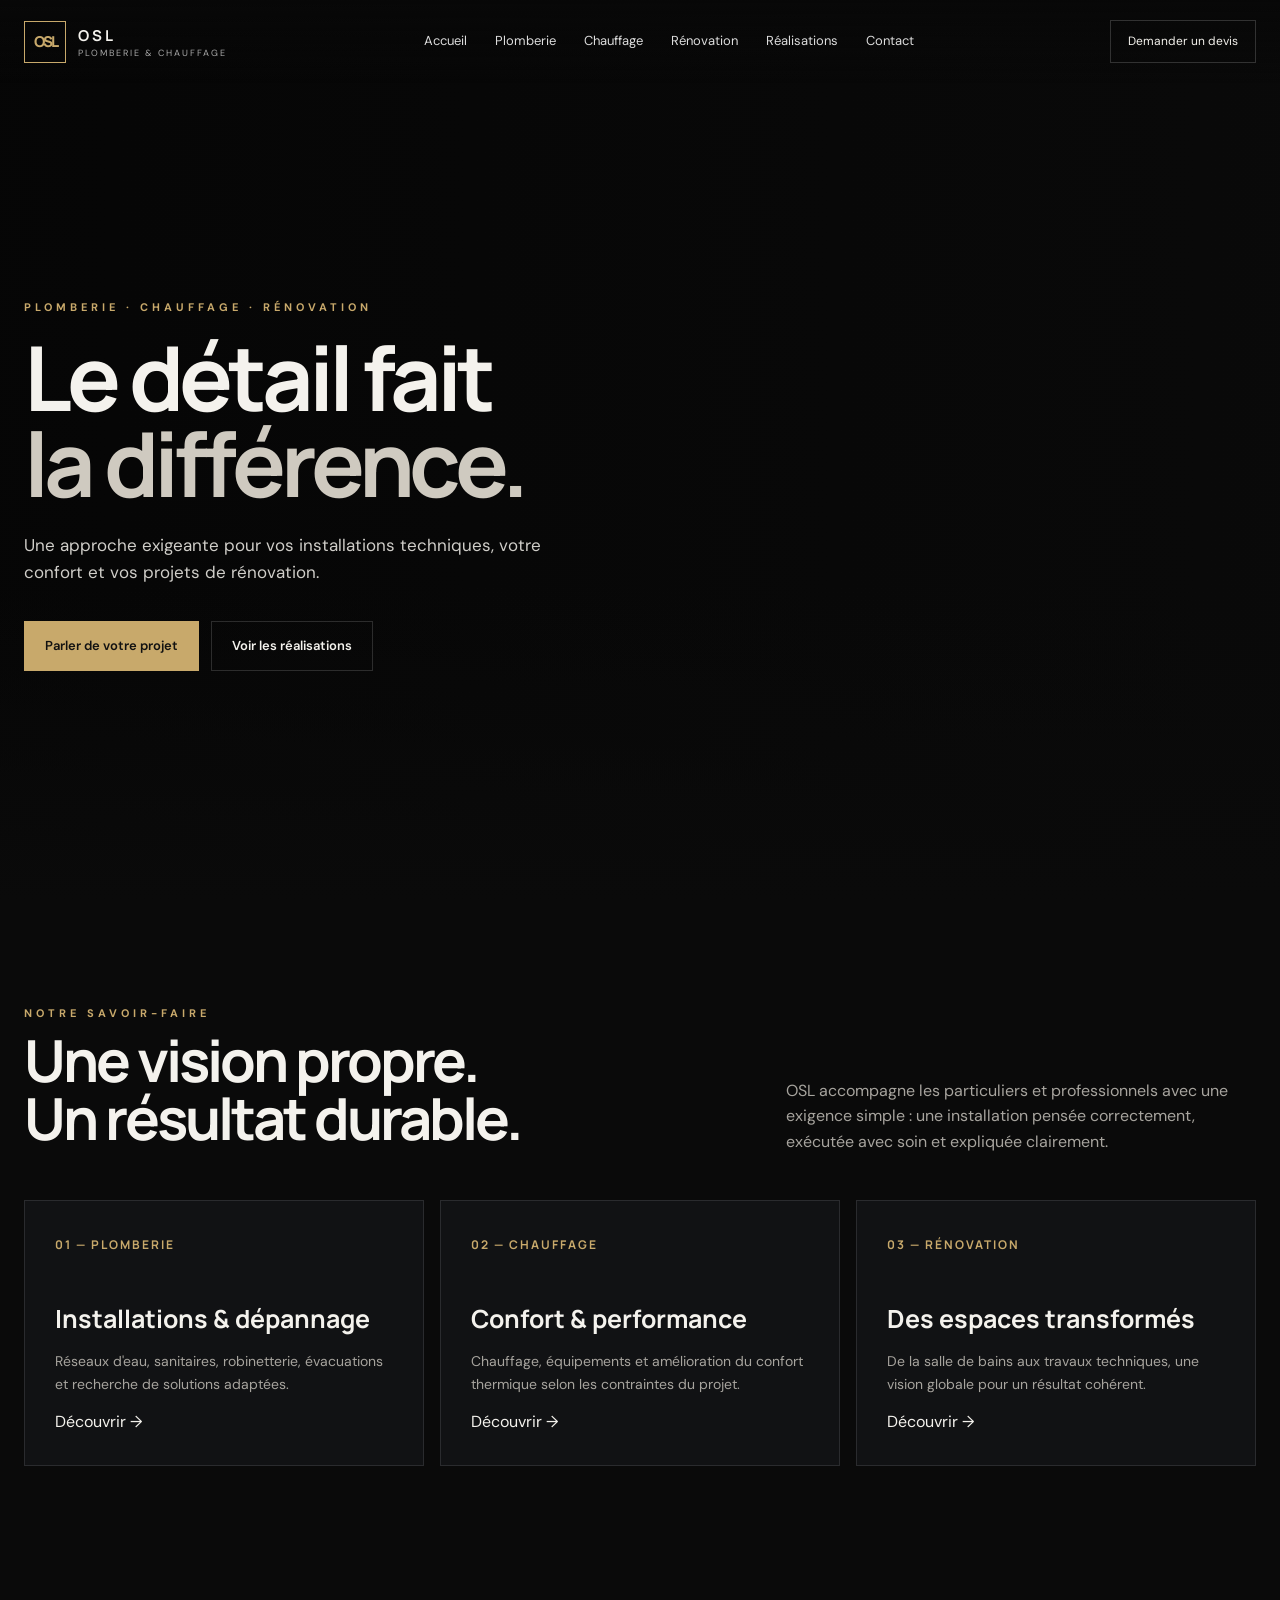
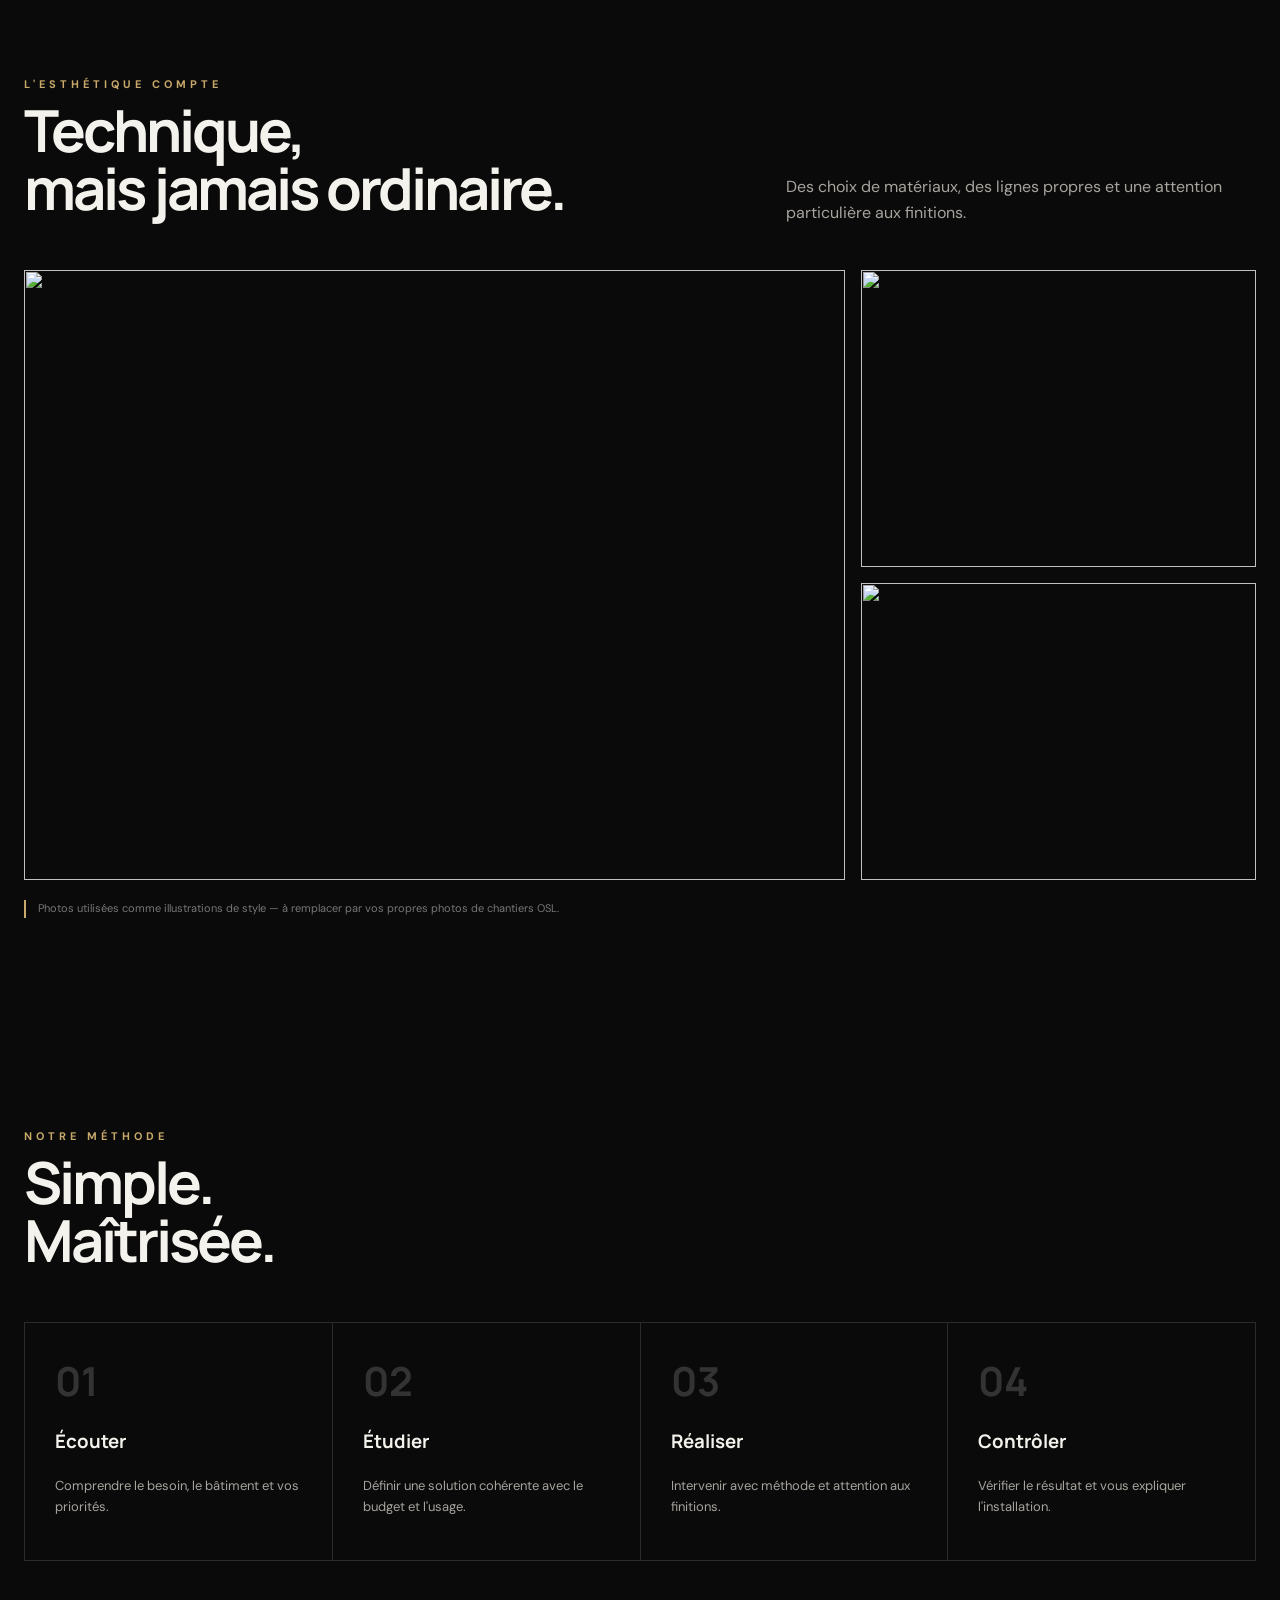
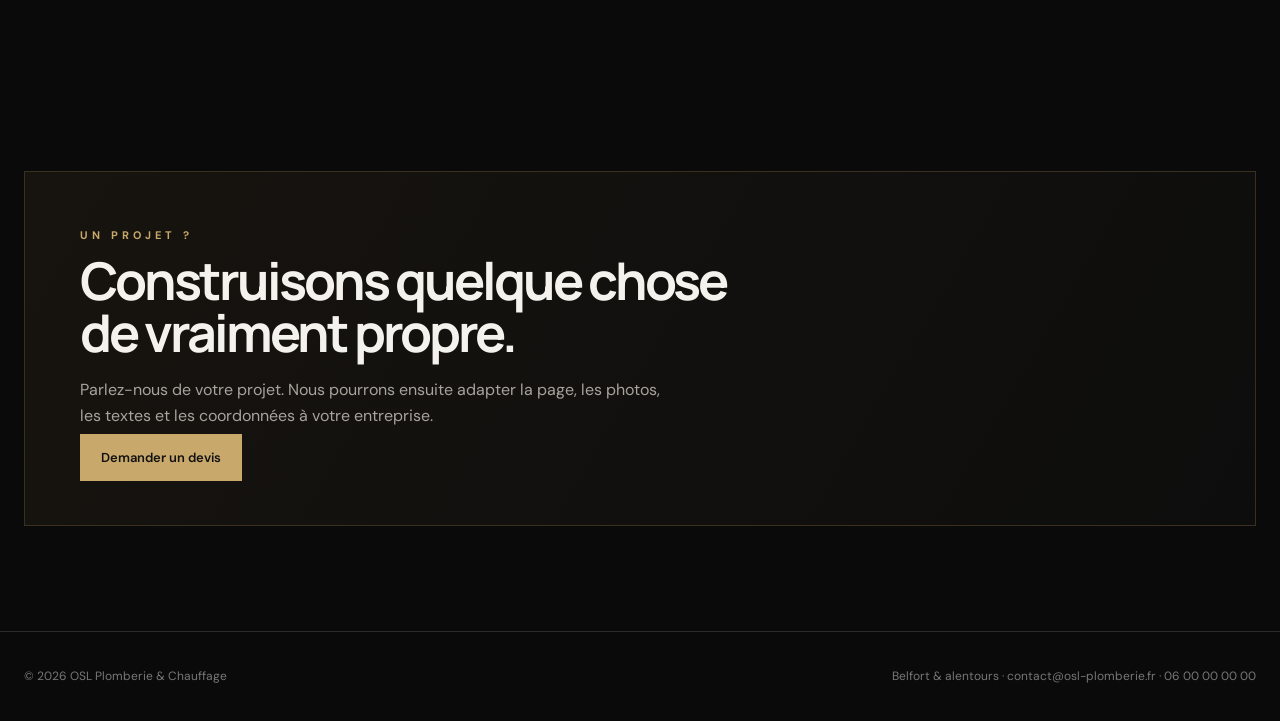
==== index.html @ 5820beb4 "Add files via upload" ====
<!doctype html><html lang="fr"><head><meta charset="utf-8"><meta name="viewport" content="width=device-width,initial-scale=1"><title>Accueil — OSL Plomberie & Chauffage</title><meta name="description" content="OSL Plomberie & Chauffage — plomberie, chauffage et rénovation à Belfort et alentours."><link rel="stylesheet" href="style.css"></head><body>
<nav class="nav"><div class="container navin"><a class="brand" href="index.html"><span class="mark">OSL</span><span><strong>OSL</strong><small>PLOMBERIE & CHAUFFAGE</small></span></a><div class="links"><a href="index.html">Accueil</a><a href="plomberie.html">Plomberie</a><a href="chauffage.html">Chauffage</a><a href="renovation.html">Rénovation</a><a href="realisations.html">Réalisations</a><a href="contact.html">Contact</a></div><a class="navcta" href="contact.html">Demander un devis</a><button class="menu">☰</button></div></nav>

<header class="hero"><div class="container reveal"><div class="eyebrow">Plomberie · Chauffage · Rénovation</div><h1>Le détail fait<br><em>la différence.</em></h1><p>Une approche exigeante pour vos installations techniques, votre confort et vos projets de rénovation.</p><div class="buttons"><a class="btn primary" href="contact.html">Parler de votre projet</a><a class="btn" href="realisations.html">Voir les réalisations</a></div></div></header>
<section><div class="container"><div class="head reveal"><div><div class="eyebrow">Notre savoir-faire</div><h2>Une vision propre.<br>Un résultat durable.</h2></div><p>OSL accompagne les particuliers et professionnels avec une exigence simple : une installation pensée correctement, exécutée avec soin et expliquée clairement.</p></div>
<div class="grid"><article class="card reveal"><span class="num">01 — PLOMBERIE</span><h3>Installations & dépannage</h3><p>Réseaux d'eau, sanitaires, robinetterie, évacuations et recherche de solutions adaptées.</p><a href="plomberie.html">Découvrir →</a></article><article class="card reveal"><span class="num">02 — CHAUFFAGE</span><h3>Confort & performance</h3><p>Chauffage, équipements et amélioration du confort thermique selon les contraintes du projet.</p><a href="chauffage.html">Découvrir →</a></article><article class="card reveal"><span class="num">03 — RÉNOVATION</span><h3>Des espaces transformés</h3><p>De la salle de bains aux travaux techniques, une vision globale pour un résultat cohérent.</p><a href="renovation.html">Découvrir →</a></article></div></div></section>
<section><div class="container"><div class="head reveal"><div><div class="eyebrow">L'esthétique compte</div><h2>Technique,<br>mais jamais ordinaire.</h2></div><p>Des choix de matériaux, des lignes propres et une attention particulière aux finitions.</p></div><div class="photo-grid reveal"><img class="big" src="https://images.unsplash.com/photo-1581578731548-c64695cc6952?auto=format&fit=crop&w=1400&q=85"><div class="stack"><img src="https://images.unsplash.com/photo-1621905252507-b35492cc74b4?auto=format&fit=crop&w=1000&q=85"><img src="https://images.unsplash.com/photo-1763485956310-55f3c0e822d5?auto=format&fit=crop&w=1000&q=85"></div></div><div class="notice">Photos utilisées comme illustrations de style — à remplacer par vos propres photos de chantiers OSL.</div></div></section>
<section><div class="container"><div class="head reveal"><div><div class="eyebrow">Notre méthode</div><h2>Simple.<br>Maîtrisée.</h2></div></div><div class="process"><div class="step reveal"><b>01</b><h3>Écouter</h3><p>Comprendre le besoin, le bâtiment et vos priorités.</p></div><div class="step reveal"><b>02</b><h3>Étudier</h3><p>Définir une solution cohérente avec le budget et l'usage.</p></div><div class="step reveal"><b>03</b><h3>Réaliser</h3><p>Intervenir avec méthode et attention aux finitions.</p></div><div class="step reveal"><b>04</b><h3>Contrôler</h3><p>Vérifier le résultat et vous expliquer l'installation.</p></div></div></div></section>
<section><div class="container"><div class="quote reveal"><div class="eyebrow">Un projet ?</div><h2>Construisons quelque chose<br>de vraiment propre.</h2><p>Parlez-nous de votre projet. Nous pourrons ensuite adapter la page, les photos, les textes et les coordonnées à votre entreprise.</p><a class="btn primary" href="contact.html">Demander un devis</a></div></div></section>

<footer class="footer"><div class="container footerin"><div>© 2026 OSL Plomberie & Chauffage</div><div>Belfort & alentours · contact@osl-plomberie.fr · 06 00 00 00 00</div></div></footer><script src="script.js"></script></body></html>
---- style.css ----
@import url('https://fonts.googleapis.com/css2?family=DM+Sans:wght@400;500;600;700&family=Manrope:wght@500;600;700;800&display=swap');
:root{--bg:#0a0a0a;--panel:#111214;--soft:#18191b;--line:#2a2b2e;--text:#f4f2ed;--muted:#a7a49e;--gold:#c8a96b;--gold2:#e2c98f;--max:1240px}
*{box-sizing:border-box}html{scroll-behavior:smooth}body{margin:0;background:var(--bg);color:var(--text);font-family:"DM Sans",sans-serif;line-height:1.6}a{text-decoration:none;color:inherit}img{display:block;width:100%;object-fit:cover}.container{width:min(calc(100% - 48px),var(--max));margin:auto}.nav{position:fixed;z-index:20;top:0;left:0;right:0;padding:20px 0;background:linear-gradient(#080808e8,transparent);transition:.3s}.nav.scrolled{background:#090909ed;border-bottom:1px solid #ffffff12;backdrop-filter:blur(16px)}.navin{display:flex;align-items:center;justify-content:space-between}.brand{display:flex;align-items:center;gap:12px}.mark{width:42px;height:42px;border:1px solid var(--gold);display:grid;place-items:center;font-family:Manrope;font-weight:800;letter-spacing:-2px;color:var(--gold);font-size:15px}.brand strong{font-family:Manrope;letter-spacing:3px;font-size:15px}.brand small{display:block;color:#aaa;font-size:9px;letter-spacing:2px;margin-top:-3px}.links{display:flex;gap:28px;font-size:13px;color:#ddd}.links a:hover{color:var(--gold)}.navcta{padding:11px 17px;border:1px solid #ffffff2b;font-size:12px}.menu{display:none;background:none;border:0;color:#fff;font-size:26px}.hero{min-height:100vh;display:grid;align-items:end;position:relative;overflow:hidden;background:linear-gradient(90deg,#050505dc 0%,#05050585 48%,#05050528),url("https://images.unsplash.com/photo-1504307651254-35680f356dfd?auto=format&fit=crop&w=2200&q=85") center/cover}.hero:after{content:"";position:absolute;inset:0;background:linear-gradient(0deg,#0a0a0a 0%,transparent 35%)}.hero .container{position:relative;z-index:2;padding:160px 0 90px}.eyebrow{color:var(--gold);text-transform:uppercase;letter-spacing:4px;font-size:11px;font-weight:700}.hero h1{font-family:Manrope;font-size:clamp(48px,7vw,96px);line-height:.96;letter-spacing:-5px;max-width:900px;margin:18px 0 26px}.hero h1 em{font-style:normal;color:#cfcac0}.hero p{max-width:580px;color:#d0cec9;font-size:17px}.buttons{display:flex;gap:12px;flex-wrap:wrap;margin-top:34px}.btn{padding:14px 20px;border:1px solid #ffffff26;font-weight:600;font-size:13px}.btn.primary{background:var(--gold);color:#111;border-color:var(--gold)}.btn:hover{transform:translateY(-2px)}section{padding:105px 0}.head{display:flex;justify-content:space-between;gap:40px;align-items:end;margin-bottom:45px}.head h2{font:700 clamp(34px,5vw,58px)/1 Manrope;letter-spacing:-3px;margin:8px 0}.head p{max-width:470px;color:var(--muted);margin:0}.grid{display:grid;grid-template-columns:repeat(3,1fr);gap:16px}.card{background:var(--panel);border:1px solid var(--line);padding:30px;min-height:250px;transition:.3s}.card:hover{transform:translateY(-5px);border-color:#6b5b3d}.num{font:700 12px Manrope;color:var(--gold);letter-spacing:2px}.card h3{font:700 25px Manrope;margin:45px 0 10px}.card p{color:var(--muted);font-size:14px}.photo-grid{display:grid;grid-template-columns:1.35fr .65fr;gap:16px}.photo-grid .big{height:610px}.photo-grid .stack{display:grid;gap:16px}.photo-grid .stack img{height:297px}.caption{display:flex;justify-content:space-between;margin-top:12px;font-size:12px;color:#aaa}.process{display:grid;grid-template-columns:repeat(4,1fr);gap:1px;background:var(--line);border:1px solid var(--line)}.step{background:var(--bg);padding:30px}.step b{font:700 40px Manrope;color:#333}.step h3{font-family:Manrope}.step p{font-size:13px;color:var(--muted)}.split{display:grid;grid-template-columns:1fr 1fr;gap:70px;align-items:center}.split img{height:600px}.quote{background:linear-gradient(120deg,#17140f,#0d0d0d);border:1px solid #3a3020;padding:55px}.quote h2{font:700 52px/1 Manrope;letter-spacing:-3px;margin:10px 0 18px}.quote p{color:var(--muted);max-width:600px}.facts{display:grid;grid-template-columns:repeat(3,1fr);gap:1px;background:var(--line);margin-top:35px}.fact{background:#0b0b0b;padding:24px}.fact strong{display:block;font:700 28px Manrope}.fact span{color:var(--muted);font-size:12px}.faq{border-top:1px solid var(--line)}details{border-bottom:1px solid var(--line);padding:20px 0}summary{cursor:pointer;font:600 17px Manrope}details p{color:var(--muted);max-width:760px}.contact{display:grid;grid-template-columns:.8fr 1.2fr;gap:45px}.contactbox{border:1px solid var(--line);padding:30px;background:var(--panel)}.contactbox h3{font-family:Manrope}.contactbox p,.contactbox a{color:var(--muted);display:block}.form{display:grid;grid-template-columns:1fr 1fr;gap:14px}.form .full{grid-column:1/-1}.form input,.form textarea,.form select{width:100%;background:#0d0d0e;border:1px solid var(--line);padding:15px;color:#fff;font:inherit}.form textarea{min-height:150px;resize:vertical}.footer{border-top:1px solid var(--line);padding:35px 0;color:#777;font-size:12px}.footerin{display:flex;justify-content:space-between;gap:20px}.reveal{opacity:0;transform:translateY(25px);transition:.7s}.reveal.show{opacity:1;transform:none}.subhero{padding:180px 0 90px;background:radial-gradient(circle at 80% 20%,#2a2418,transparent 35%)}.subhero h1{font:700 clamp(50px,7vw,90px)/.95 Manrope;letter-spacing:-5px;max-width:850px;margin:16px 0}.subhero p{color:var(--muted);max-width:650px;font-size:17px}.gallery{display:grid;grid-template-columns:repeat(2,1fr);gap:16px}.gallery figure{margin:0}.gallery img{height:440px}.gallery figcaption{padding:12px 0;color:#888;font-size:12px}.notice{font-size:11px;color:#777;border-left:2px solid var(--gold);padding-left:12px;margin-top:20px}
@media(max-width:800px){.container{width:min(calc(100% - 30px),var(--max))}.links,.navcta{display:none}.menu{display:block}.nav.open .links{display:flex;position:absolute;top:80px;left:15px;right:15px;flex-direction:column;background:#101010;padding:25px;border:1px solid var(--line)}.hero h1{letter-spacing:-3px}.hero .container{padding-bottom:65px}.grid,.process,.contact,.split,.gallery,.photo-grid{grid-template-columns:1fr}.photo-grid .big,.photo-grid .stack img{height:360px}.head{display:block}.facts{grid-template-columns:1fr}.quote{padding:30px}.quote h2{font-size:40px}.form{grid-template-columns:1fr}.form .full{grid-column:auto}.footerin{display:block}.footerin div+div{margin-top:10px}section{padding:75px 0}}
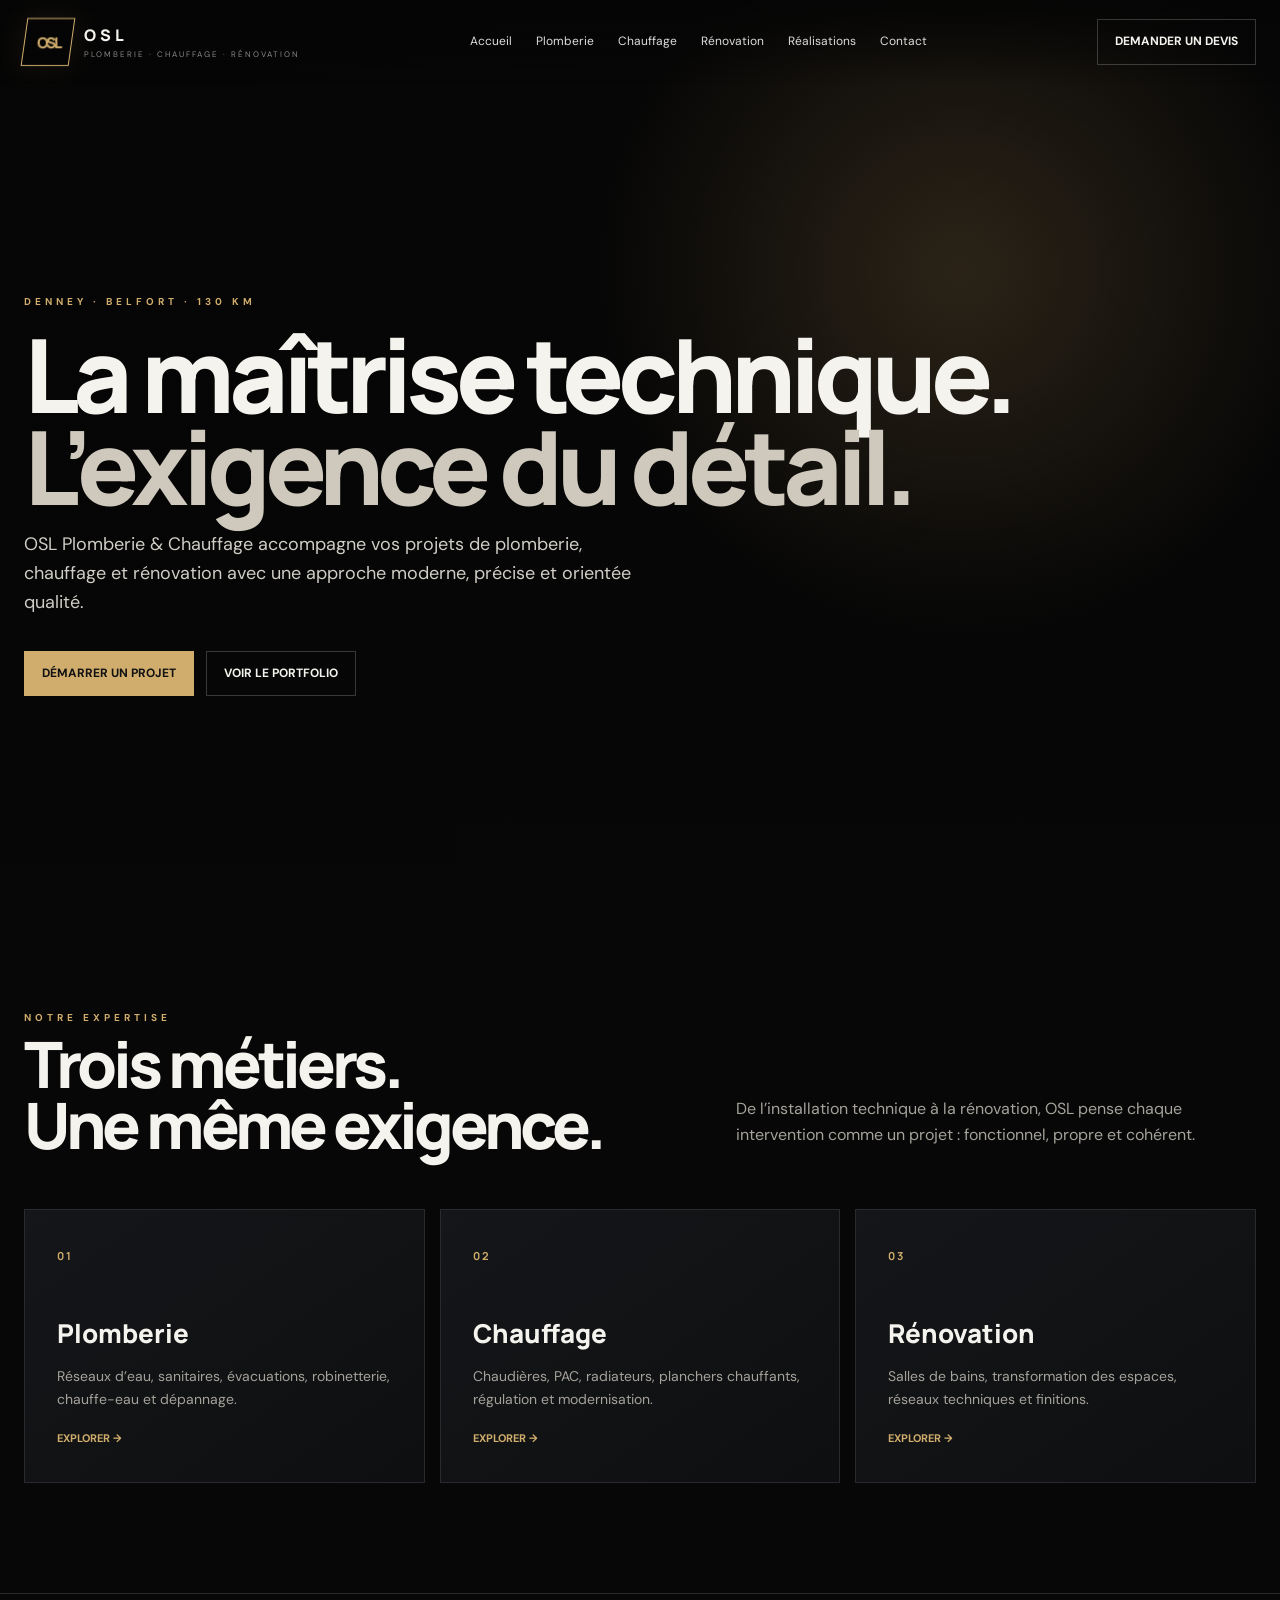
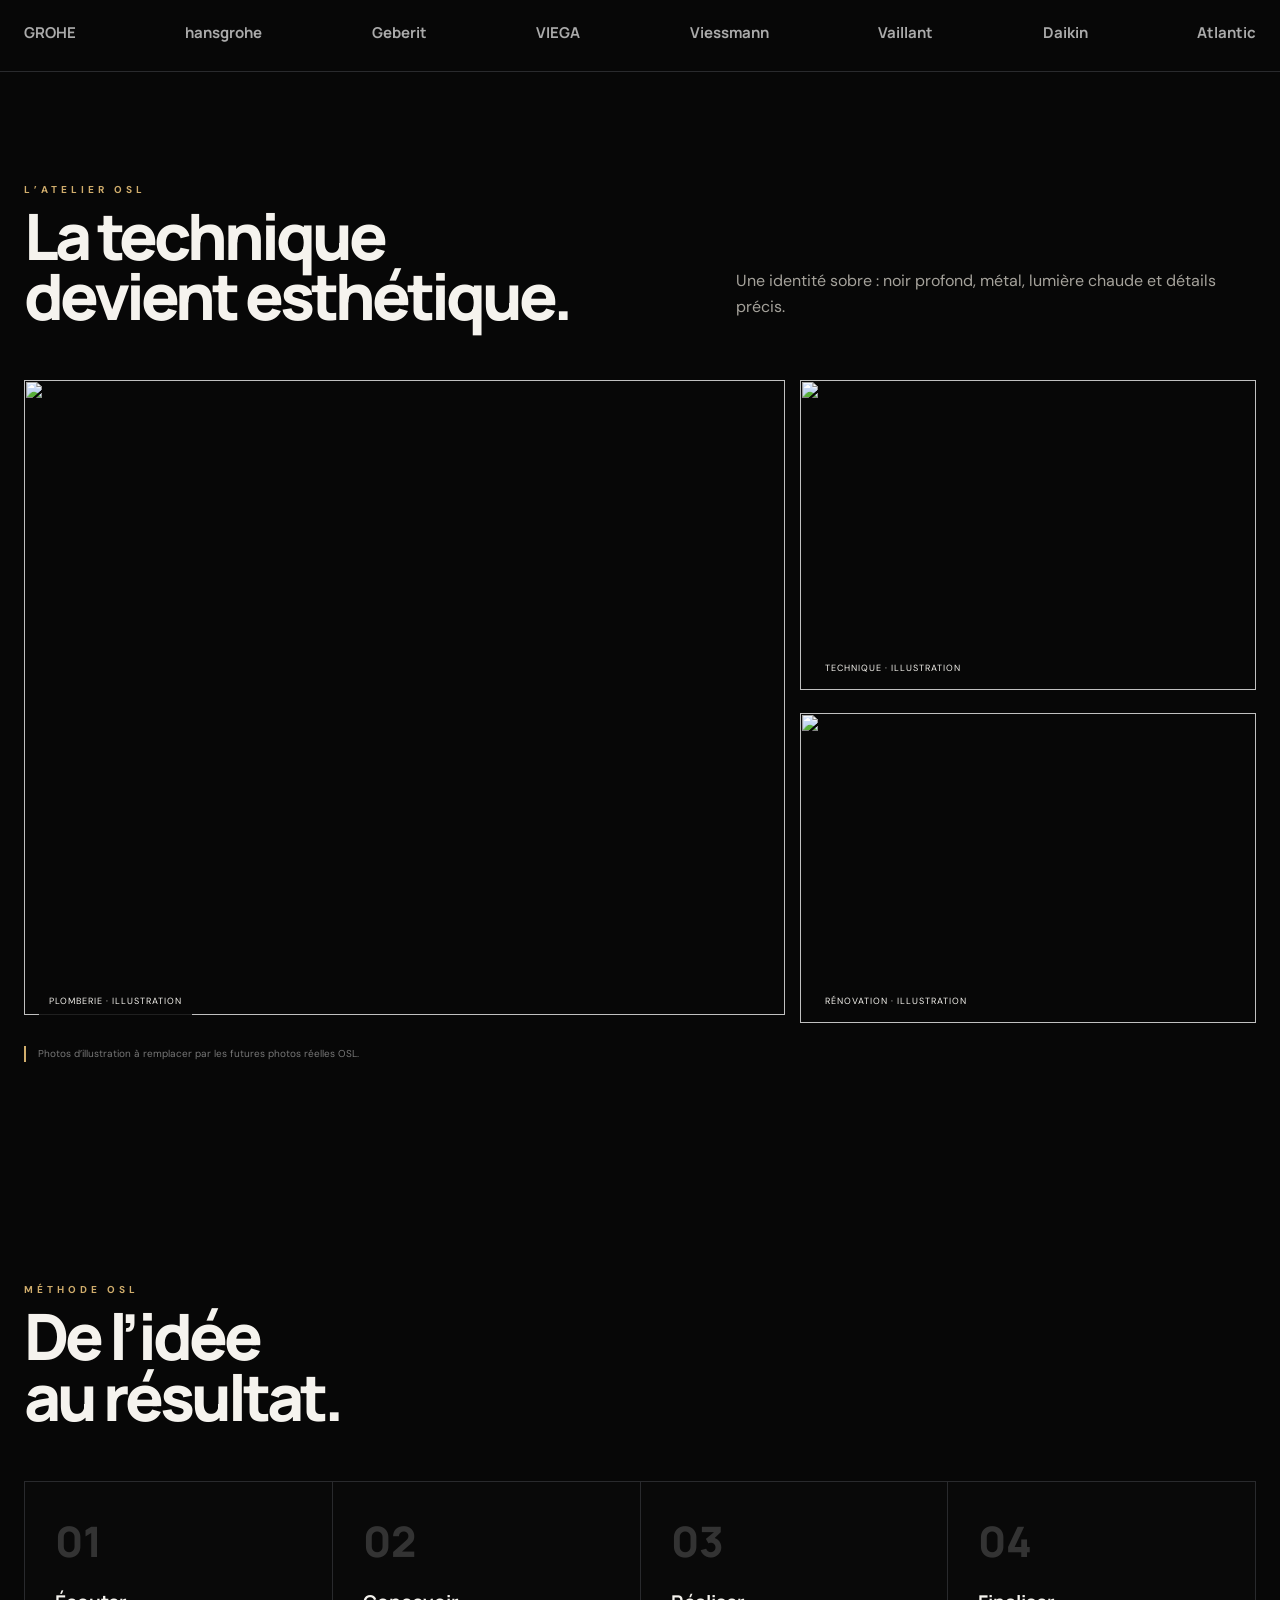
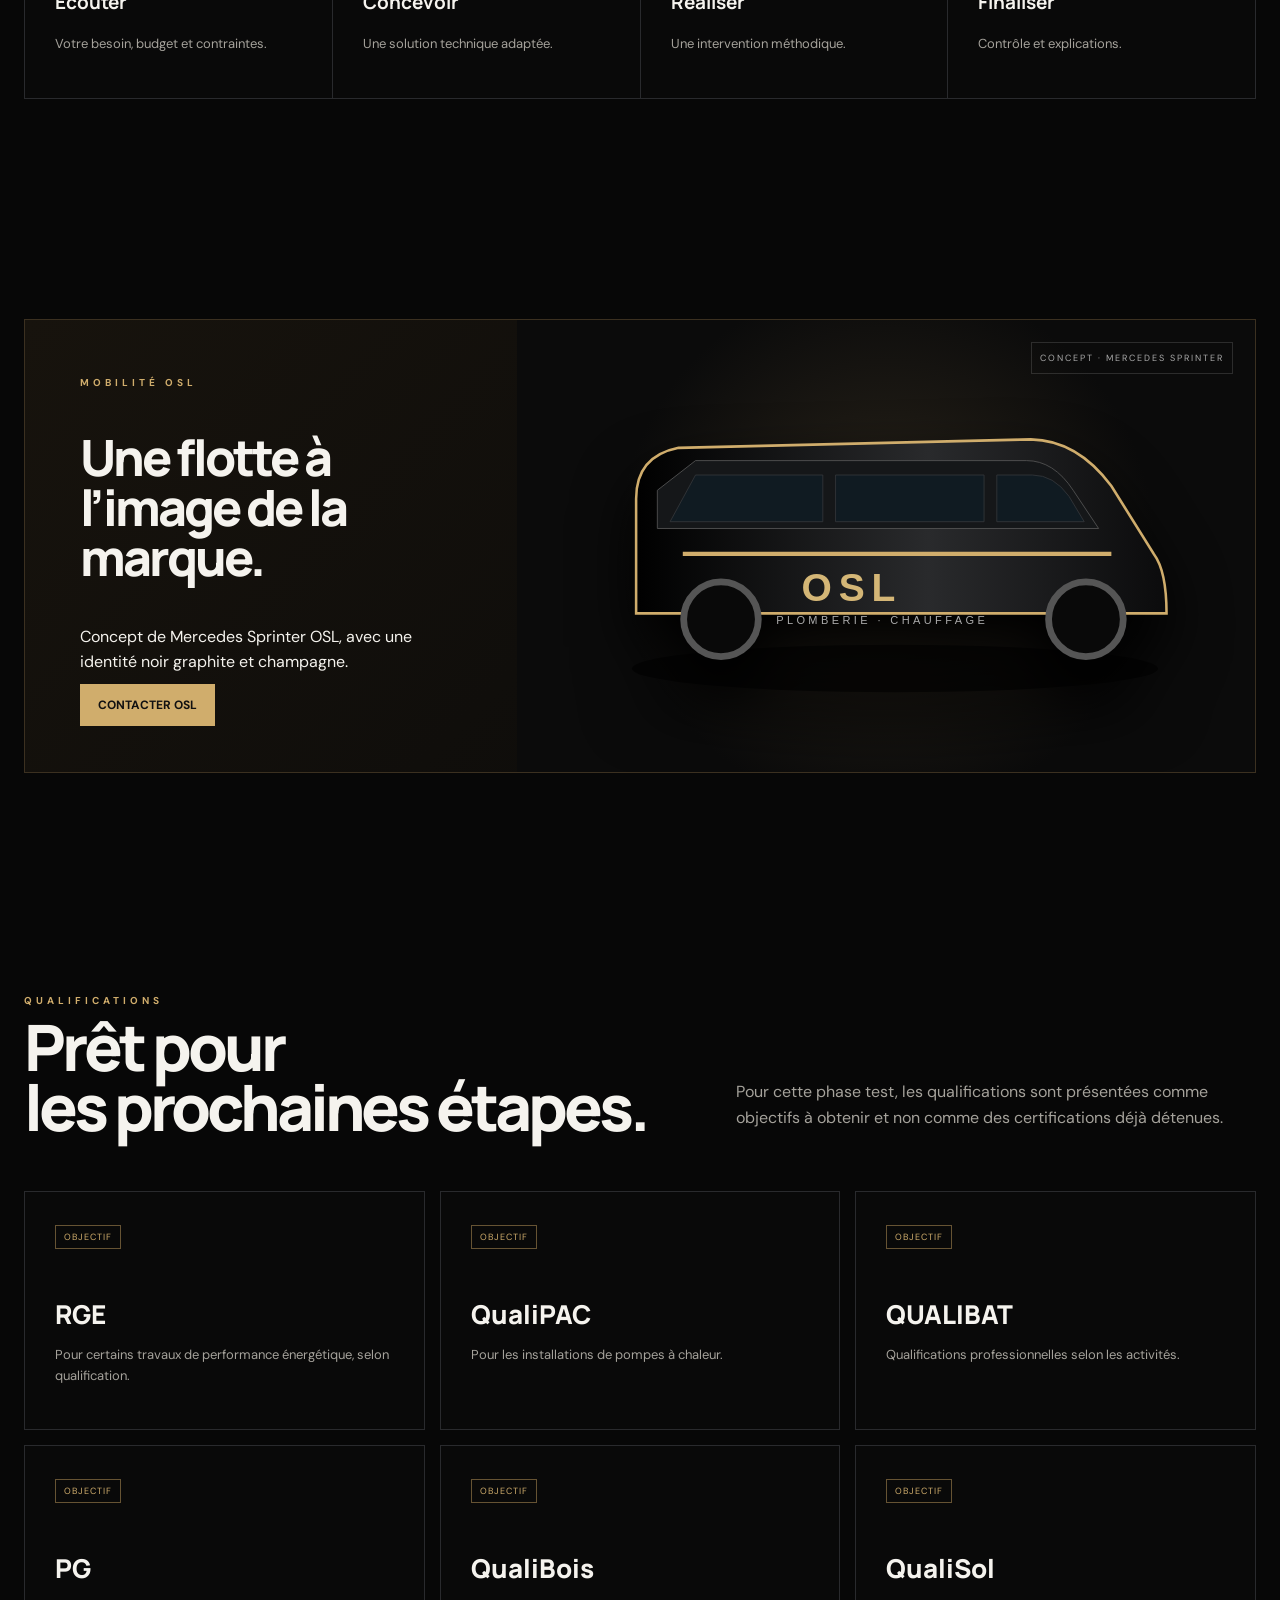
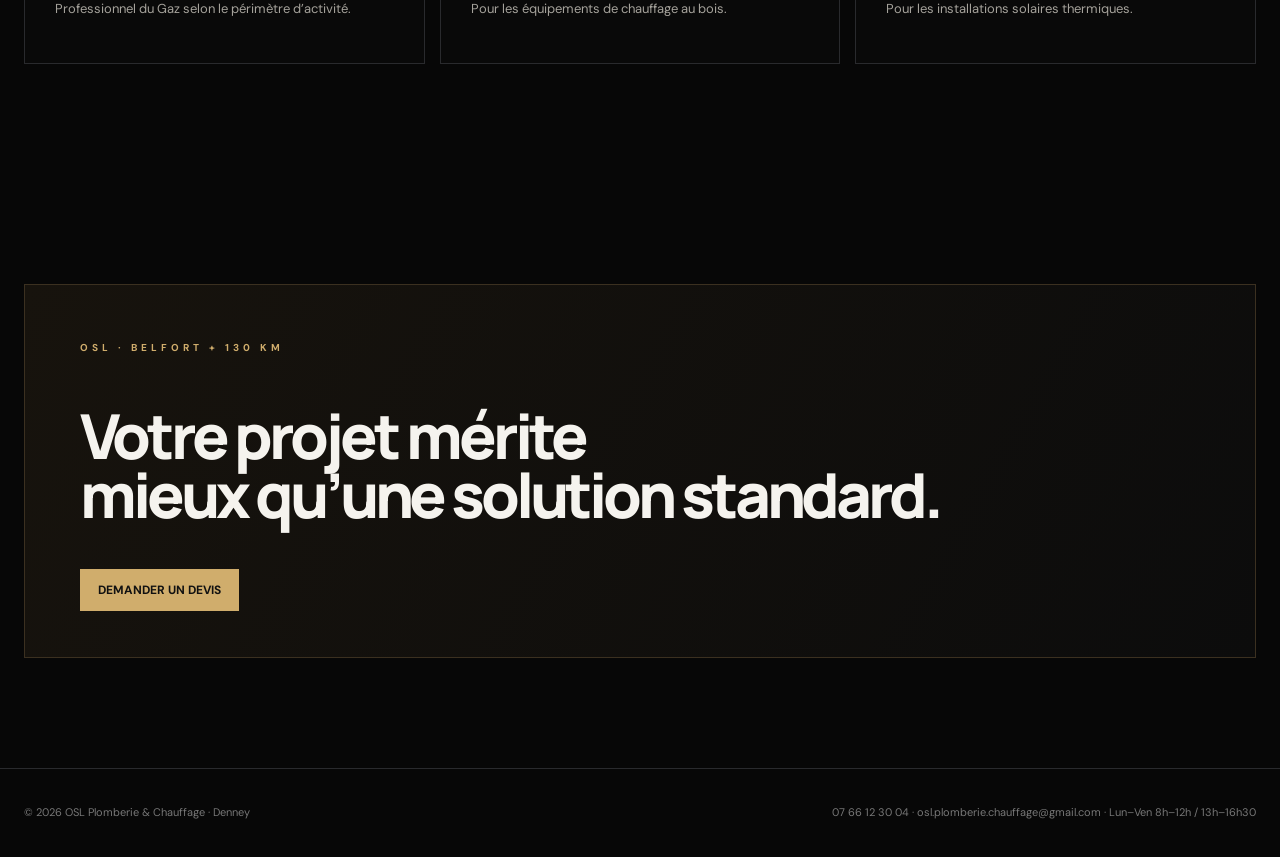
==== commit 5015d341: "Add files via upload" ====
--- a/index.html
+++ b/index.html
@@ -1,11 +1,8 @@
-<!doctype html><html lang="fr"><head><meta charset="utf-8"><meta name="viewport" content="width=device-width,initial-scale=1"><title>Accueil — OSL Plomberie & Chauffage</title><meta name="description" content="OSL Plomberie & Chauffage — plomberie, chauffage et rénovation à Belfort et alentours."><link rel="stylesheet" href="style.css"></head><body>
-<nav class="nav"><div class="container navin"><a class="brand" href="index.html"><span class="mark">OSL</span><span><strong>OSL</strong><small>PLOMBERIE & CHAUFFAGE</small></span></a><div class="links"><a href="index.html">Accueil</a><a href="plomberie.html">Plomberie</a><a href="chauffage.html">Chauffage</a><a href="renovation.html">Rénovation</a><a href="realisations.html">Réalisations</a><a href="contact.html">Contact</a></div><a class="navcta" href="contact.html">Demander un devis</a><button class="menu">☰</button></div></nav>
-
-<header class="hero"><div class="container reveal"><div class="eyebrow">Plomberie · Chauffage · Rénovation</div><h1>Le détail fait<br><em>la différence.</em></h1><p>Une approche exigeante pour vos installations techniques, votre confort et vos projets de rénovation.</p><div class="buttons"><a class="btn primary" href="contact.html">Parler de votre projet</a><a class="btn" href="realisations.html">Voir les réalisations</a></div></div></header>
-<section><div class="container"><div class="head reveal"><div><div class="eyebrow">Notre savoir-faire</div><h2>Une vision propre.<br>Un résultat durable.</h2></div><p>OSL accompagne les particuliers et professionnels avec une exigence simple : une installation pensée correctement, exécutée avec soin et expliquée clairement.</p></div>
-<div class="grid"><article class="card reveal"><span class="num">01 — PLOMBERIE</span><h3>Installations & dépannage</h3><p>Réseaux d'eau, sanitaires, robinetterie, évacuations et recherche de solutions adaptées.</p><a href="plomberie.html">Découvrir →</a></article><article class="card reveal"><span class="num">02 — CHAUFFAGE</span><h3>Confort & performance</h3><p>Chauffage, équipements et amélioration du confort thermique selon les contraintes du projet.</p><a href="chauffage.html">Découvrir →</a></article><article class="card reveal"><span class="num">03 — RÉNOVATION</span><h3>Des espaces transformés</h3><p>De la salle de bains aux travaux techniques, une vision globale pour un résultat cohérent.</p><a href="renovation.html">Découvrir →</a></article></div></div></section>
-<section><div class="container"><div class="head reveal"><div><div class="eyebrow">L'esthétique compte</div><h2>Technique,<br>mais jamais ordinaire.</h2></div><p>Des choix de matériaux, des lignes propres et une attention particulière aux finitions.</p></div><div class="photo-grid reveal"><img class="big" src="https://images.unsplash.com/photo-1581578731548-c64695cc6952?auto=format&fit=crop&w=1400&q=85"><div class="stack"><img src="https://images.unsplash.com/photo-1621905252507-b35492cc74b4?auto=format&fit=crop&w=1000&q=85"><img src="https://images.unsplash.com/photo-1763485956310-55f3c0e822d5?auto=format&fit=crop&w=1000&q=85"></div></div><div class="notice">Photos utilisées comme illustrations de style — à remplacer par vos propres photos de chantiers OSL.</div></div></section>
-<section><div class="container"><div class="head reveal"><div><div class="eyebrow">Notre méthode</div><h2>Simple.<br>Maîtrisée.</h2></div></div><div class="process"><div class="step reveal"><b>01</b><h3>Écouter</h3><p>Comprendre le besoin, le bâtiment et vos priorités.</p></div><div class="step reveal"><b>02</b><h3>Étudier</h3><p>Définir une solution cohérente avec le budget et l'usage.</p></div><div class="step reveal"><b>03</b><h3>Réaliser</h3><p>Intervenir avec méthode et attention aux finitions.</p></div><div class="step reveal"><b>04</b><h3>Contrôler</h3><p>Vérifier le résultat et vous expliquer l'installation.</p></div></div></div></section>
-<section><div class="container"><div class="quote reveal"><div class="eyebrow">Un projet ?</div><h2>Construisons quelque chose<br>de vraiment propre.</h2><p>Parlez-nous de votre projet. Nous pourrons ensuite adapter la page, les photos, les textes et les coordonnées à votre entreprise.</p><a class="btn primary" href="contact.html">Demander un devis</a></div></div></section>
-
-<footer class="footer"><div class="container footerin"><div>© 2026 OSL Plomberie & Chauffage</div><div>Belfort & alentours · contact@osl-plomberie.fr · 06 00 00 00 00</div></div></footer><script src="script.js"></script></body></html>+<!doctype html><html lang="fr"><head><meta charset="utf-8"><meta name="viewport" content="width=device-width,initial-scale=1"><title>Accueil — OSL</title><meta name="description" content="OSL Plomberie & Chauffage à Denney, Belfort et alentours jusqu’à 130 km."><link rel="stylesheet" href="style.css"></head><body><nav class="nav"><div class="container navin"><a class="brand" href="index.html"><span class="logo"><b>OSL</b></span><span><strong>OSL</strong><small>PLOMBERIE · CHAUFFAGE · RÉNOVATION</small></span></a><div class="links"><a href="index.html">Accueil</a><a href="plomberie.html">Plomberie</a><a href="chauffage.html">Chauffage</a><a href="renovation.html">Rénovation</a><a href="realisations.html">Réalisations</a><a href="contact.html">Contact</a></div><a class="navcta" href="contact.html">DEMANDER UN DEVIS</a><button class="menu">☰</button></div></nav><header class="hero"><div class="container reveal"><div class="eyebrow">Denney · Belfort · 130 km</div><h1>La maîtrise technique.<br><span>L’exigence du détail.</span></h1><p>OSL Plomberie & Chauffage accompagne vos projets de plomberie, chauffage et rénovation avec une approche moderne, précise et orientée qualité.</p><div class="actions"><a class="btn primary" href="contact.html">DÉMARRER UN PROJET</a><a class="btn" href="realisations.html">VOIR LE PORTFOLIO</a></div></div></header>
+<section><div class="container"><div class="head reveal"><div><div class="eyebrow">Notre expertise</div><h2>Trois métiers.<br>Une même exigence.</h2></div><p>De l’installation technique à la rénovation, OSL pense chaque intervention comme un projet : fonctionnel, propre et cohérent.</p></div><div class="grid"><article class="card tilt reveal"><span class="num">01</span><h3>Plomberie</h3><p>Réseaux d’eau, sanitaires, évacuations, robinetterie, chauffe-eau et dépannage.</p><a href="plomberie.html">EXPLORER →</a></article><article class="card tilt reveal"><span class="num">02</span><h3>Chauffage</h3><p>Chaudières, PAC, radiateurs, planchers chauffants, régulation et modernisation.</p><a href="chauffage.html">EXPLORER →</a></article><article class="card tilt reveal"><span class="num">03</span><h3>Rénovation</h3><p>Salles de bains, transformation des espaces, réseaux techniques et finitions.</p><a href="renovation.html">EXPLORER →</a></article></div></div></section>
+<div class="strip"><div class="container brands"><b>GROHE</b><b>hansgrohe</b><b>Geberit</b><b>VIEGA</b><b>Viessmann</b><b>Vaillant</b><b>Daikin</b><b>Atlantic</b></div></div>
+<section><div class="container"><div class="head reveal"><div><div class="eyebrow">L’atelier OSL</div><h2>La technique<br>devient esthétique.</h2></div><p>Une identité sobre : noir profond, métal, lumière chaude et détails précis.</p></div><div class="visual reveal"><figure><img class="large" src="https://images.unsplash.com/photo-1581578731548-c64695cc6952?auto=format&fit=crop&w=1500&q=88"><span class="label">PLOMBERIE · ILLUSTRATION</span></figure><div class="stack"><figure><img src="https://images.unsplash.com/photo-1621905252507-b35492cc74b4?auto=format&fit=crop&w=1000&q=88"><span class="label">TECHNIQUE · ILLUSTRATION</span></figure><figure><img src="https://images.unsplash.com/photo-1763485956310-55f3c0e822d5?auto=format&fit=crop&w=1000&q=88"><span class="label">RÉNOVATION · ILLUSTRATION</span></figure></div></div><div class="notice">Photos d’illustration à remplacer par les futures photos réelles OSL.</div></div></section>
+<section><div class="container"><div class="head reveal"><div><div class="eyebrow">Méthode OSL</div><h2>De l’idée<br>au résultat.</h2></div></div><div class="process"><div class="step reveal"><strong>01</strong><h3>Écouter</h3><p>Votre besoin, budget et contraintes.</p></div><div class="step reveal"><strong>02</strong><h3>Concevoir</h3><p>Une solution technique adaptée.</p></div><div class="step reveal"><strong>03</strong><h3>Réaliser</h3><p>Une intervention méthodique.</p></div><div class="step reveal"><strong>04</strong><h3>Finaliser</h3><p>Contrôle et explications.</p></div></div></div></section>
+<section><div class="container fleet"><div class="fleetin"><div class="fleettext reveal"><div class="eyebrow">Mobilité OSL</div><h2>Une flotte à l’image de la marque.</h2><p>Concept de Mercedes Sprinter OSL, avec une identité noir graphite et champagne.</p><a class="btn primary" href="contact.html">CONTACTER OSL</a></div><div class="van reveal"><span class="badge">CONCEPT · MERCEDES SPRINTER</span><svg viewBox="0 0 800 430"><defs><linearGradient id="g"><stop/><stop offset=".55" stop-color="#292a2c"/><stop offset="1" stop-color="#0b0b0c"/></linearGradient></defs><ellipse cx="410" cy="360" rx="310" ry="28" fill="#000" opacity=".6"/><path d="M105 295V160Q105 110 155 100L570 90Q625 91 665 145L715 225Q730 245 730 295Z" fill="url(#g)" stroke="#d0ad6c" stroke-width="3"/><path d="M130 150l45-35h390q32 0 55 35l30 45H130z" fill="#151719" stroke="#555"/><path d="M175 132h150v55H145zM340 132h175v55H340zM530 132h42q25 0 43 25l18 30H530z" fill="#101b22" stroke="#34373a"/><path d="M160 225h505" stroke="#d0ad6c" stroke-width="5"/><text x="300" y="280" fill="#d4b676" font-family="Arial" font-size="46" font-weight="800" letter-spacing="8">OSL</text><text x="270" y="307" fill="#aaa" font-family="Arial" font-size="13" letter-spacing="4">PLOMBERIE · CHAUFFAGE</text><circle cx="205" cy="302" r="44" fill="#090909" stroke="#555" stroke-width="8"/><circle cx="635" cy="302" r="44" fill="#090909" stroke="#555" stroke-width="8"/></svg></div></div></div></section>
+<section><div class="container"><div class="head reveal"><div><div class="eyebrow">Qualifications</div><h2>Prêt pour<br>les prochaines étapes.</h2></div><p>Pour cette phase test, les qualifications sont présentées comme objectifs à obtenir et non comme des certifications déjà détenues.</p></div><div class="cert"><div class="card reveal"><span class="tag">OBJECTIF</span><h3>RGE</h3><p>Pour certains travaux de performance énergétique, selon qualification.</p></div><div class="card reveal"><span class="tag">OBJECTIF</span><h3>QualiPAC</h3><p>Pour les installations de pompes à chaleur.</p></div><div class="card reveal"><span class="tag">OBJECTIF</span><h3>QUALIBAT</h3><p>Qualifications professionnelles selon les activités.</p></div><div class="card reveal"><span class="tag">OBJECTIF</span><h3>PG</h3><p>Professionnel du Gaz selon le périmètre d’activité.</p></div><div class="card reveal"><span class="tag">OBJECTIF</span><h3>QualiBois</h3><p>Pour les équipements de chauffage au bois.</p></div><div class="card reveal"><span class="tag">OBJECTIF</span><h3>QualiSol</h3><p>Pour les installations solaires thermiques.</p></div></div></div></section>
+<section><div class="container"><div style="padding:55px;background:linear-gradient(120deg,#17130d,#0c0c0c);border:1px solid #3b3020" class="reveal"><div class="eyebrow">OSL · Belfort + 130 km</div><h2 style="font:800 clamp(38px,5vw,62px)/.95 Manrope;letter-spacing:-4px">Votre projet mérite<br>mieux qu’une solution standard.</h2><a class="btn primary" href="contact.html">DEMANDER UN DEVIS</a></div></div></section><footer class="footer"><div class="container footerin"><div>© 2026 OSL Plomberie & Chauffage · Denney</div><div>07 66 12 30 04 · osl.plomberie.chauffage@gmail.com · Lun–Ven 8h–12h / 13h–16h30</div></div></footer><script src="script.js"></script></body></html>
--- a/style.css
+++ b/style.css
@@ -1,5 +1,3 @@
-
-@import url('https://fonts.googleapis.com/css2?family=DM+Sans:wght@400;500;600;700&family=Manrope:wght@500;600;700;800&display=swap');
-:root{--bg:#0a0a0a;--panel:#111214;--soft:#18191b;--line:#2a2b2e;--text:#f4f2ed;--muted:#a7a49e;--gold:#c8a96b;--gold2:#e2c98f;--max:1240px}
-*{box-sizing:border-box}html{scroll-behavior:smooth}body{margin:0;background:var(--bg);color:var(--text);font-family:"DM Sans",sans-serif;line-height:1.6}a{text-decoration:none;color:inherit}img{display:block;width:100%;object-fit:cover}.container{width:min(calc(100% - 48px),var(--max));margin:auto}.nav{position:fixed;z-index:20;top:0;left:0;right:0;padding:20px 0;background:linear-gradient(#080808e8,transparent);transition:.3s}.nav.scrolled{background:#090909ed;border-bottom:1px solid #ffffff12;backdrop-filter:blur(16px)}.navin{display:flex;align-items:center;justify-content:space-between}.brand{display:flex;align-items:center;gap:12px}.mark{width:42px;height:42px;border:1px solid var(--gold);display:grid;place-items:center;font-family:Manrope;font-weight:800;letter-spacing:-2px;color:var(--gold);font-size:15px}.brand strong{font-family:Manrope;letter-spacing:3px;font-size:15px}.brand small{display:block;color:#aaa;font-size:9px;letter-spacing:2px;margin-top:-3px}.links{display:flex;gap:28px;font-size:13px;color:#ddd}.links a:hover{color:var(--gold)}.navcta{padding:11px 17px;border:1px solid #ffffff2b;font-size:12px}.menu{display:none;background:none;border:0;color:#fff;font-size:26px}.hero{min-height:100vh;display:grid;align-items:end;position:relative;overflow:hidden;background:linear-gradient(90deg,#050505dc 0%,#05050585 48%,#05050528),url("https://images.unsplash.com/photo-1504307651254-35680f356dfd?auto=format&fit=crop&w=2200&q=85") center/cover}.hero:after{content:"";position:absolute;inset:0;background:linear-gradient(0deg,#0a0a0a 0%,transparent 35%)}.hero .container{position:relative;z-index:2;padding:160px 0 90px}.eyebrow{color:var(--gold);text-transform:uppercase;letter-spacing:4px;font-size:11px;font-weight:700}.hero h1{font-family:Manrope;font-size:clamp(48px,7vw,96px);line-height:.96;letter-spacing:-5px;max-width:900px;margin:18px 0 26px}.hero h1 em{font-style:normal;color:#cfcac0}.hero p{max-width:580px;color:#d0cec9;font-size:17px}.buttons{display:flex;gap:12px;flex-wrap:wrap;margin-top:34px}.btn{padding:14px 20px;border:1px solid #ffffff26;font-weight:600;font-size:13px}.btn.primary{background:var(--gold);color:#111;border-color:var(--gold)}.btn:hover{transform:translateY(-2px)}section{padding:105px 0}.head{display:flex;justify-content:space-between;gap:40px;align-items:end;margin-bottom:45px}.head h2{font:700 clamp(34px,5vw,58px)/1 Manrope;letter-spacing:-3px;margin:8px 0}.head p{max-width:470px;color:var(--muted);margin:0}.grid{display:grid;grid-template-columns:repeat(3,1fr);gap:16px}.card{background:var(--panel);border:1px solid var(--line);padding:30px;min-height:250px;transition:.3s}.card:hover{transform:translateY(-5px);border-color:#6b5b3d}.num{font:700 12px Manrope;color:var(--gold);letter-spacing:2px}.card h3{font:700 25px Manrope;margin:45px 0 10px}.card p{color:var(--muted);font-size:14px}.photo-grid{display:grid;grid-template-columns:1.35fr .65fr;gap:16px}.photo-grid .big{height:610px}.photo-grid .stack{display:grid;gap:16px}.photo-grid .stack img{height:297px}.caption{display:flex;justify-content:space-between;margin-top:12px;font-size:12px;color:#aaa}.process{display:grid;grid-template-columns:repeat(4,1fr);gap:1px;background:var(--line);border:1px solid var(--line)}.step{background:var(--bg);padding:30px}.step b{font:700 40px Manrope;color:#333}.step h3{font-family:Manrope}.step p{font-size:13px;color:var(--muted)}.split{display:grid;grid-template-columns:1fr 1fr;gap:70px;align-items:center}.split img{height:600px}.quote{background:linear-gradient(120deg,#17140f,#0d0d0d);border:1px solid #3a3020;padding:55px}.quote h2{font:700 52px/1 Manrope;letter-spacing:-3px;margin:10px 0 18px}.quote p{color:var(--muted);max-width:600px}.facts{display:grid;grid-template-columns:repeat(3,1fr);gap:1px;background:var(--line);margin-top:35px}.fact{background:#0b0b0b;padding:24px}.fact strong{display:block;font:700 28px Manrope}.fact span{color:var(--muted);font-size:12px}.faq{border-top:1px solid var(--line)}details{border-bottom:1px solid var(--line);padding:20px 0}summary{cursor:pointer;font:600 17px Manrope}details p{color:var(--muted);max-width:760px}.contact{display:grid;grid-template-columns:.8fr 1.2fr;gap:45px}.contactbox{border:1px solid var(--line);padding:30px;background:var(--panel)}.contactbox h3{font-family:Manrope}.contactbox p,.contactbox a{color:var(--muted);display:block}.form{display:grid;grid-template-columns:1fr 1fr;gap:14px}.form .full{grid-column:1/-1}.form input,.form textarea,.form select{width:100%;background:#0d0d0e;border:1px solid var(--line);padding:15px;color:#fff;font:inherit}.form textarea{min-height:150px;resize:vertical}.footer{border-top:1px solid var(--line);padding:35px 0;color:#777;font-size:12px}.footerin{display:flex;justify-content:space-between;gap:20px}.reveal{opacity:0;transform:translateY(25px);transition:.7s}.reveal.show{opacity:1;transform:none}.subhero{padding:180px 0 90px;background:radial-gradient(circle at 80% 20%,#2a2418,transparent 35%)}.subhero h1{font:700 clamp(50px,7vw,90px)/.95 Manrope;letter-spacing:-5px;max-width:850px;margin:16px 0}.subhero p{color:var(--muted);max-width:650px;font-size:17px}.gallery{display:grid;grid-template-columns:repeat(2,1fr);gap:16px}.gallery figure{margin:0}.gallery img{height:440px}.gallery figcaption{padding:12px 0;color:#888;font-size:12px}.notice{font-size:11px;color:#777;border-left:2px solid var(--gold);padding-left:12px;margin-top:20px}
-@media(max-width:800px){.container{width:min(calc(100% - 30px),var(--max))}.links,.navcta{display:none}.menu{display:block}.nav.open .links{display:flex;position:absolute;top:80px;left:15px;right:15px;flex-direction:column;background:#101010;padding:25px;border:1px solid var(--line)}.hero h1{letter-spacing:-3px}.hero .container{padding-bottom:65px}.grid,.process,.contact,.split,.gallery,.photo-grid{grid-template-columns:1fr}.photo-grid .big,.photo-grid .stack img{height:360px}.head{display:block}.facts{grid-template-columns:1fr}.quote{padding:30px}.quote h2{font-size:40px}.form{grid-template-columns:1fr}.form .full{grid-column:auto}.footerin{display:block}.footerin div+div{margin-top:10px}section{padding:75px 0}}
+@import url("https://fonts.googleapis.com/css2?family=DM+Sans:wght@400;600;700&family=Manrope:wght@600;800&display=swap");
+:root{--bg:#070707;--p:#111214;--l:#292a2d;--t:#f5f3ee;--m:#a5a29b;--g:#d0ad6c;--max:1280px}*{box-sizing:border-box}html{scroll-behavior:smooth}body{margin:0;background:var(--bg);color:var(--t);font-family:"DM Sans";line-height:1.6}a{color:inherit;text-decoration:none}.container{width:min(calc(100% - 48px),var(--max));margin:auto}.nav{position:fixed;z-index:9;inset:0 0 auto;padding:18px 0;background:linear-gradient(#050505ed,transparent);transition:.3s}.nav.scrolled{background:#080808e8;backdrop-filter:blur(18px);border-bottom:1px solid #fff1}.navin{display:flex;align-items:center;justify-content:space-between}.brand{display:flex;align-items:center;gap:12px}.logo{width:48px;height:48px;border:1px solid var(--g);display:grid;place-items:center;transform:skew(-8deg);box-shadow:0 0 30px #d0ad6c18}.logo b{color:var(--g);font:800 15px Manrope;transform:skew(8deg);letter-spacing:-2px}.brand strong{font:800 16px Manrope;letter-spacing:4px}.brand small{display:block;color:#888;font-size:8px;letter-spacing:2px}.links{display:flex;gap:24px;font-size:12px;color:#ddd}.links a:hover{color:var(--g)}.navcta,.btn{border:1px solid #fff3;padding:12px 17px;font-size:12px;font-weight:700}.menu{display:none;background:none;border:0;color:#fff;font-size:25px}.hero{min-height:100vh;display:grid;align-items:end;position:relative;overflow:hidden;background:radial-gradient(circle at 75% 30%,#2b2317,transparent 32%),linear-gradient(90deg,#050505f0,#05050575,#05050520),url("https://images.unsplash.com/photo-1504307651254-35680f356dfd?auto=format&fit=crop&w=2400&q=90") center/cover}.hero:after{content:"";position:absolute;inset:0;background:linear-gradient(0deg,#070707,transparent 45%)}.hero .container{position:relative;z-index:2;padding:180px 0 90px}.eyebrow{color:var(--g);text-transform:uppercase;letter-spacing:4px;font-size:10px;font-weight:700}.hero h1{font:800 clamp(52px,8vw,112px)/.9 Manrope;letter-spacing:-6px;max-width:1050px;margin:18px 0}.hero h1 span{color:#cfc9bd}.hero p{font-size:18px;color:#d0cdc6;max-width:620px}.actions{display:flex;gap:12px;flex-wrap:wrap;margin-top:34px}.primary{background:var(--g);color:#111;border-color:var(--g)}.btn:hover,.navcta:hover{transform:translateY(-3px)}section{padding:110px 0}.head{display:flex;justify-content:space-between;align-items:end;gap:40px;margin-bottom:45px}.head h2{font:800 clamp(36px,5.5vw,64px)/.95 Manrope;letter-spacing:-4px;margin:8px 0}.head p{color:var(--m);max-width:520px}.grid{display:grid;grid-template-columns:repeat(3,1fr);gap:15px}.card{background:linear-gradient(145deg,#151619,#0e0f10);border:1px solid var(--l);padding:32px;min-height:270px;transition:.4s;transform-style:preserve-3d;overflow:hidden}.card:hover{transform:perspective(900px) rotateX(2deg) rotateY(-3deg) translateY(-7px);border-color:#6b5837;box-shadow:0 25px 60px #0008}.num{color:var(--g);font:700 11px Manrope;letter-spacing:2px}.card h3{font:800 26px Manrope;margin:48px 0 10px}.card p{color:var(--m);font-size:14px}.card a{color:var(--g);font-size:11px;font-weight:700}.strip{border-block:1px solid var(--l);padding:28px 0}.brands{display:flex;justify-content:space-between;gap:25px;flex-wrap:wrap;color:#aaa}.brands b{font:700 15px Manrope}.visual{display:grid;grid-template-columns:1.25fr .75fr;gap:15px}.visual figure{margin:0;position:relative;overflow:hidden}.visual img{width:100%;height:310px;object-fit:cover;transition:.6s}.visual .large{height:635px}.visual figure:hover img{transform:scale(1.04)}.label{position:absolute;bottom:15px;left:15px;background:#070707dd;padding:7px 10px;font-size:9px;letter-spacing:1px}.stack{display:grid;gap:15px}.process,.cert{display:grid;grid-template-columns:repeat(4,1fr);gap:1px;background:var(--l);border:1px solid var(--l)}.step,.cert .card{background:#090909;padding:30px}.step strong{font:800 42px Manrope;color:#333}.step h3{font:700 19px Manrope}.step p,.cert p{color:var(--m);font-size:13px}.cert{grid-template-columns:repeat(3,1fr);background:transparent;border:0;gap:15px}.cert .card{border:1px solid var(--l);min-height:185px}.tag{border:1px solid #665333;color:var(--g);padding:5px 8px;font-size:9px;letter-spacing:1px}.fleet{background:linear-gradient(135deg,#17130d,#090909);border:1px solid #3b3020;overflow:hidden}.fleetin{display:grid;grid-template-columns:.8fr 1.2fr}.fleettext{padding:55px}.fleettext h2{font:800 50px/1 Manrope;letter-spacing:-3px}.van{min-height:420px;display:grid;place-items:center;background:radial-gradient(circle,#2b251b,#0b0b0b 62%);position:relative}.van svg{width:92%;filter:drop-shadow(0 30px 30px #000)}.badge{position:absolute;right:22px;top:22px;color:#aaa;border:1px solid #fff2;padding:8px;font-size:9px;letter-spacing:2px}.split{display:grid;grid-template-columns:1fr 1fr;gap:65px;align-items:center}.split img{width:100%;height:600px;object-fit:cover}.list{list-style:none;padding:0}.list li{border-bottom:1px solid var(--l);padding:11px 0;font-size:13px}.list li:before{content:"✦";color:var(--g);margin-right:10px}.contact{display:grid;grid-template-columns:.75fr 1.25fr;gap:18px}.contactbox{background:var(--p);border:1px solid var(--l);padding:35px}.contactbox a,.contactbox p{display:block;color:var(--m)}.form{display:grid;grid-template-columns:1fr 1fr;gap:13px}.full{grid-column:1/-1}.form input,.form textarea,.form select{background:#0b0c0d;color:#fff;border:1px solid var(--l);padding:15px}.form textarea{min-height:145px}.footer{border-top:1px solid var(--l);padding:35px 0;color:#777;font-size:11px}.footerin{display:flex;justify-content:space-between}.reveal{opacity:0;transform:translateY(25px);transition:.8s}.reveal.show{opacity:1;transform:none}.notice{font-size:10px;color:#777;border-left:2px solid var(--g);padding-left:12px;margin-top:16px}
+@media(max-width:850px){.container{width:min(calc(100% - 30px),var(--max))}.links,.navcta{display:none}.menu{display:block}.nav.open .links{display:flex;position:absolute;top:76px;left:15px;right:15px;flex-direction:column;background:#0d0d0d;padding:24px;border:1px solid var(--l)}.hero h1{letter-spacing:-3px}.grid,.visual,.process,.cert,.fleetin,.split,.contact{grid-template-columns:1fr}.visual .large,.visual img{height:360px}.fleettext{padding:32px}.fleettext h2{font-size:39px}.van{min-height:280px}.form{grid-template-columns:1fr}.full{grid-column:auto}.footerin{display:block}.footerin div+div{margin-top:10px}section{padding:78px 0}.head{display:block}}
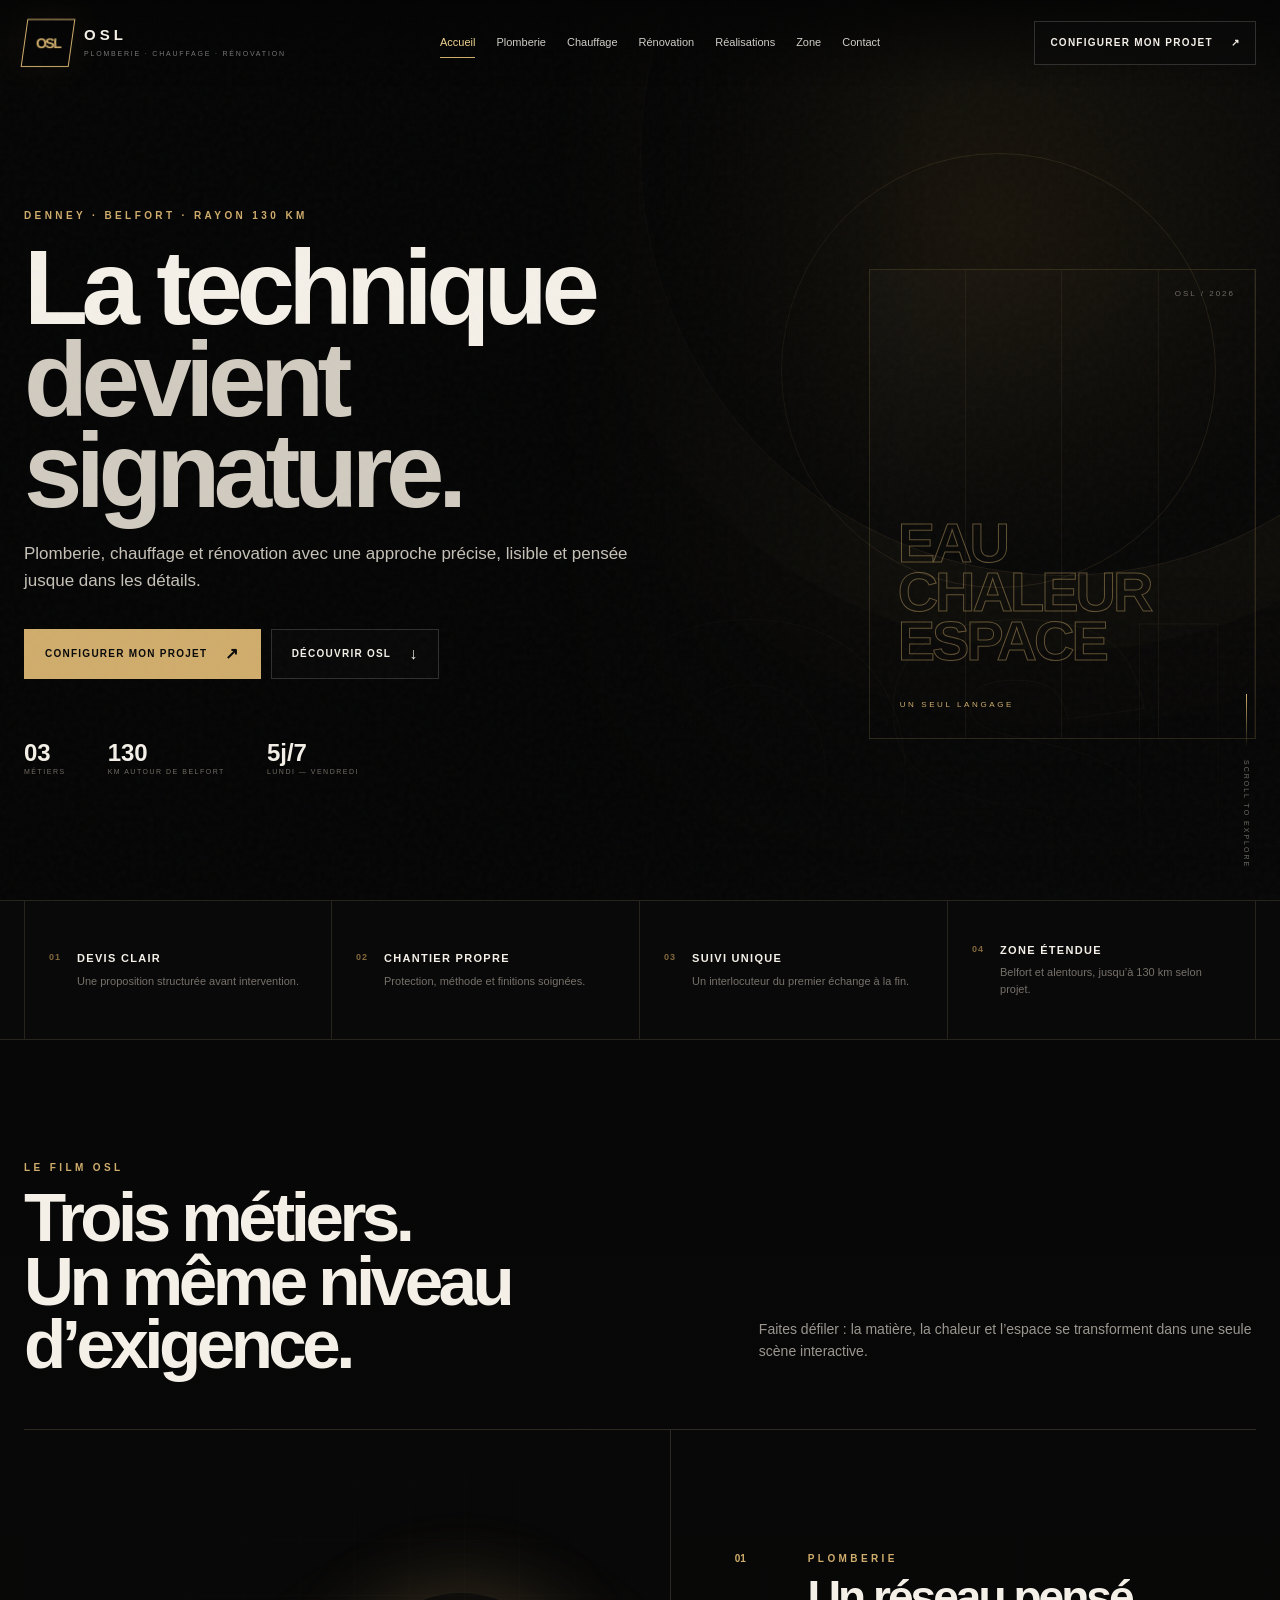
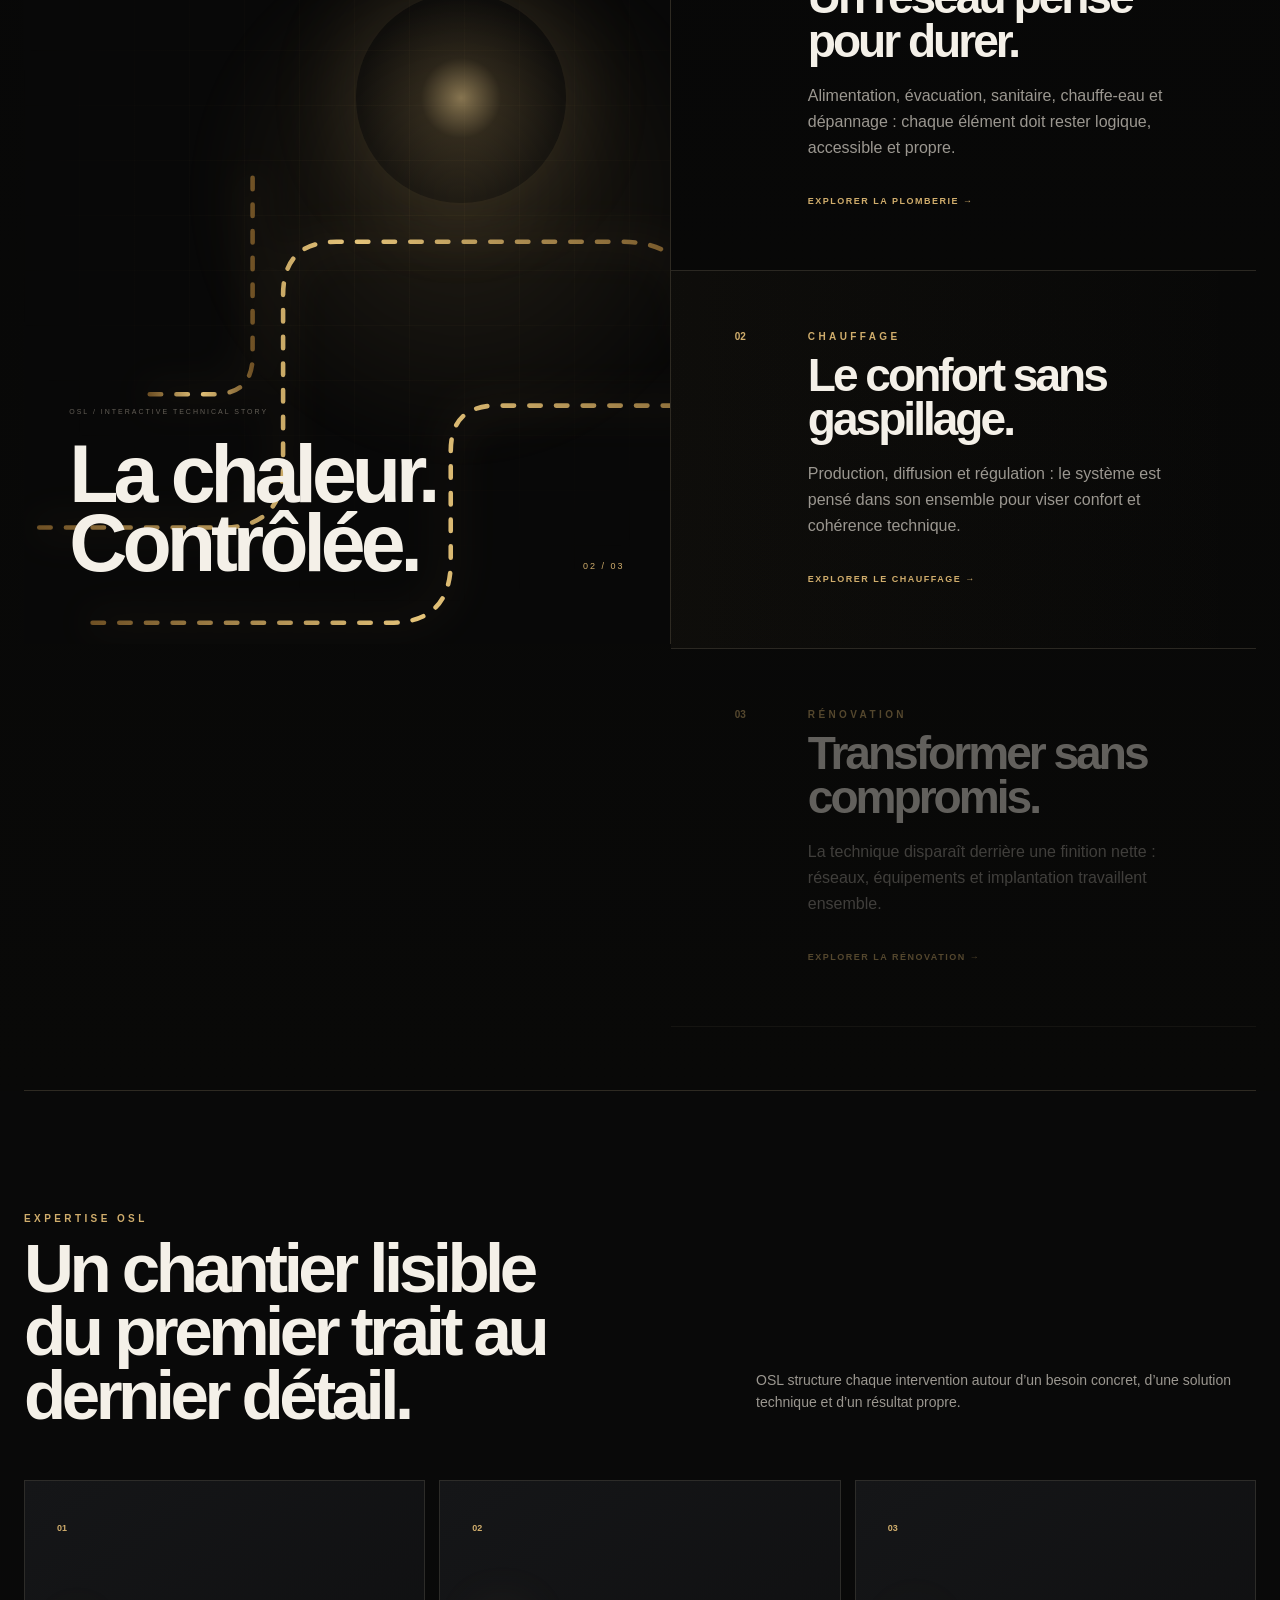
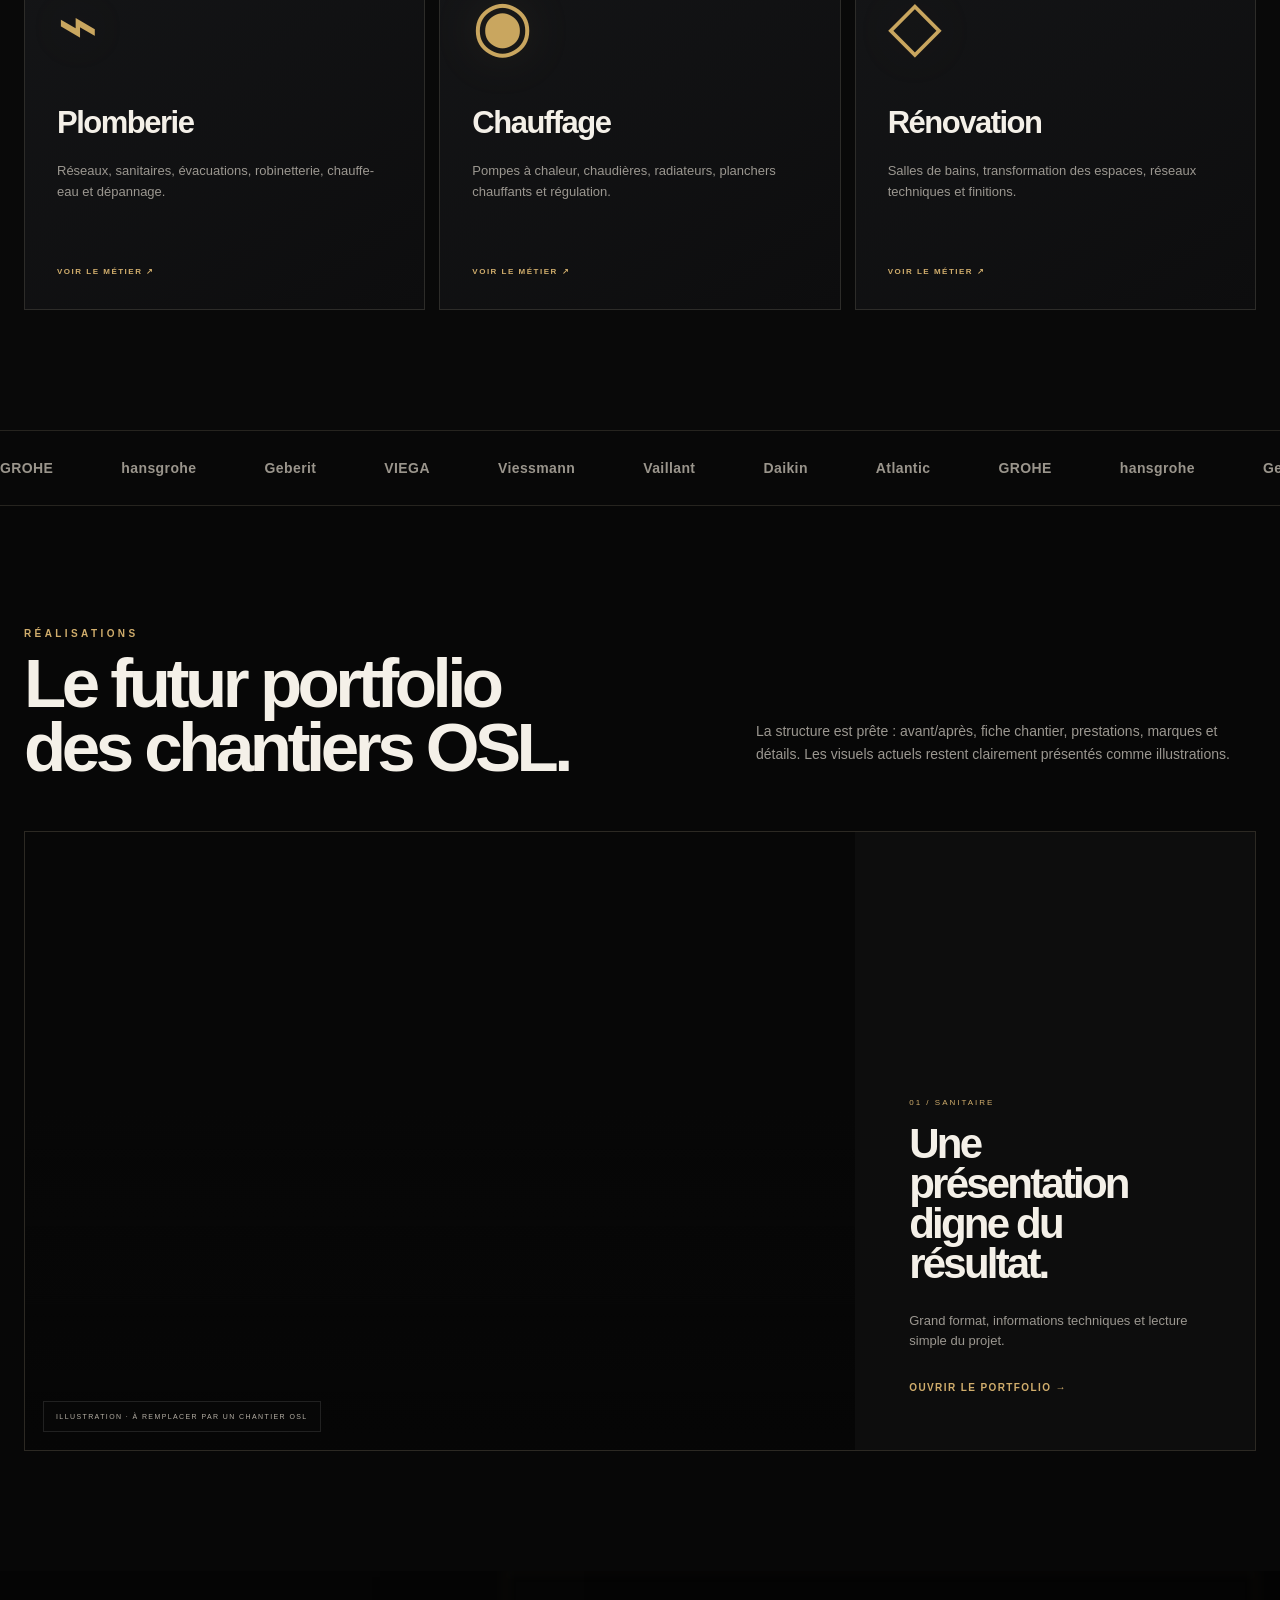
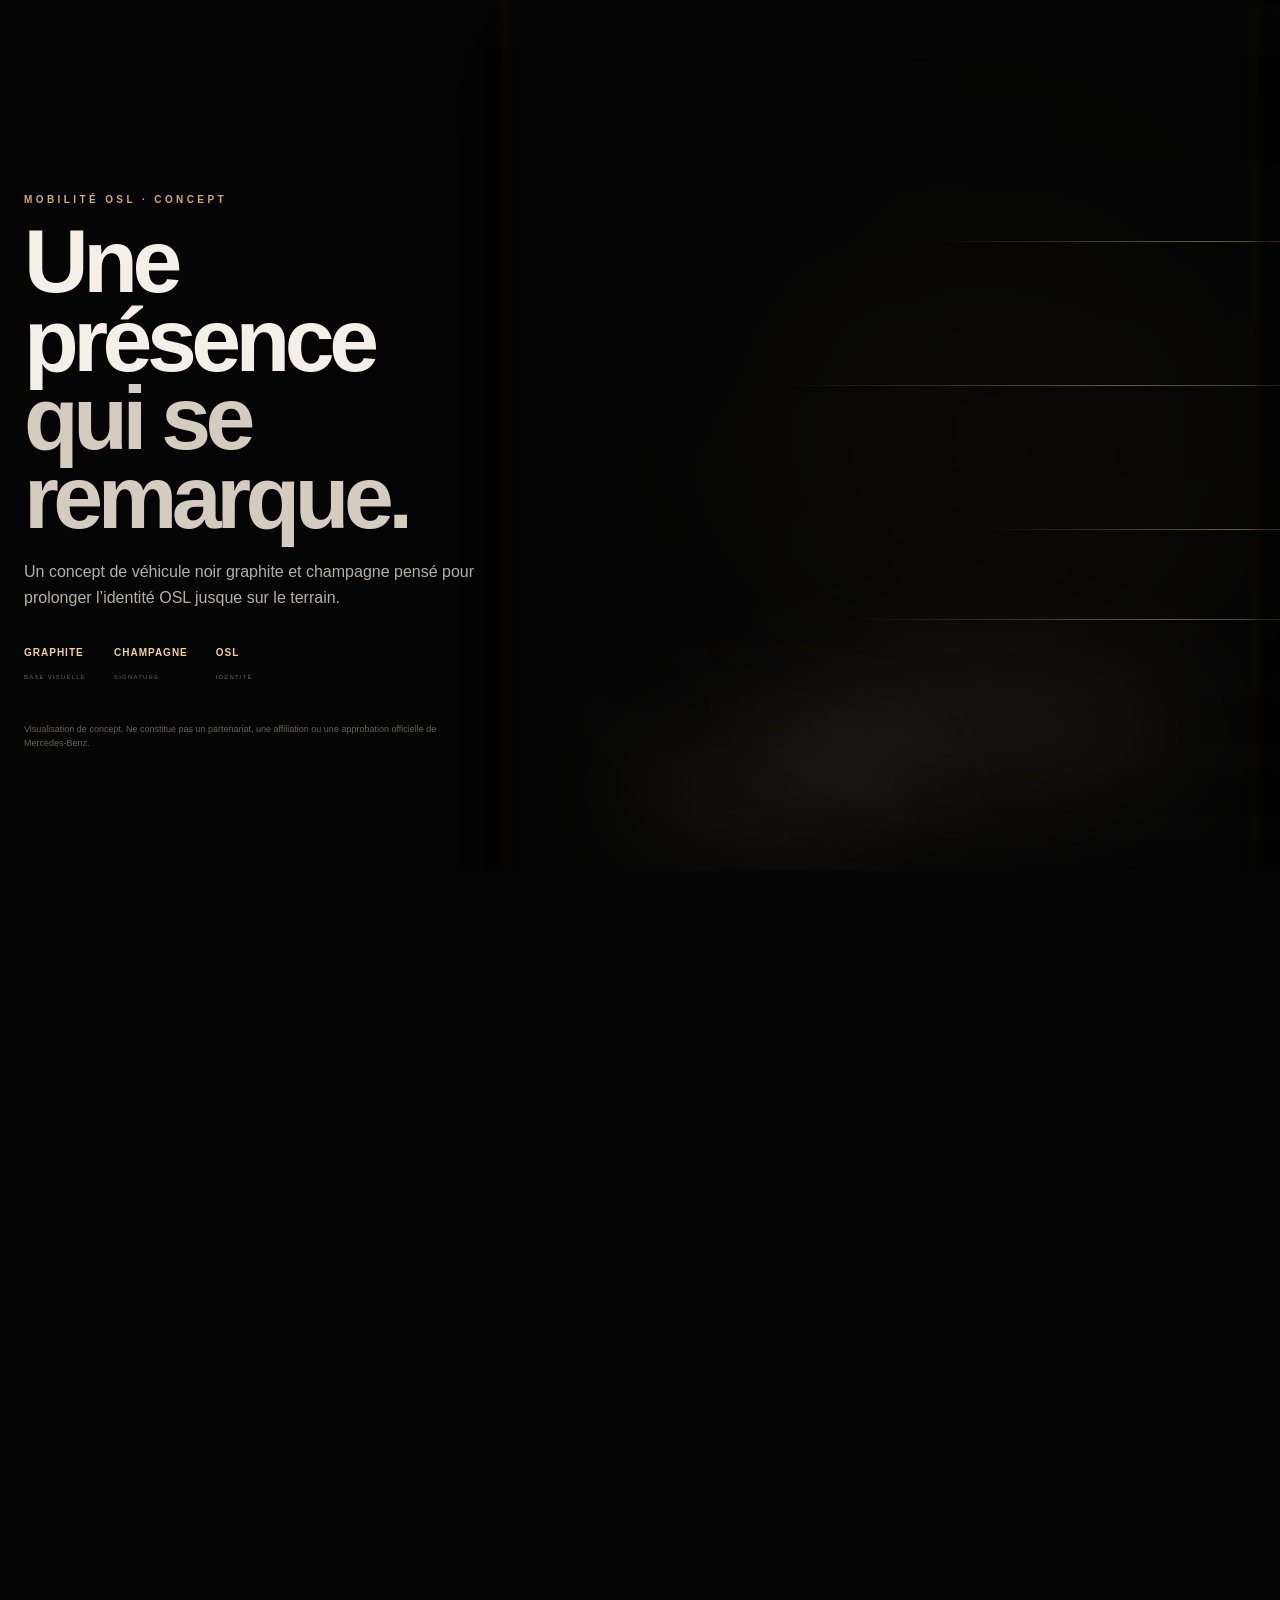
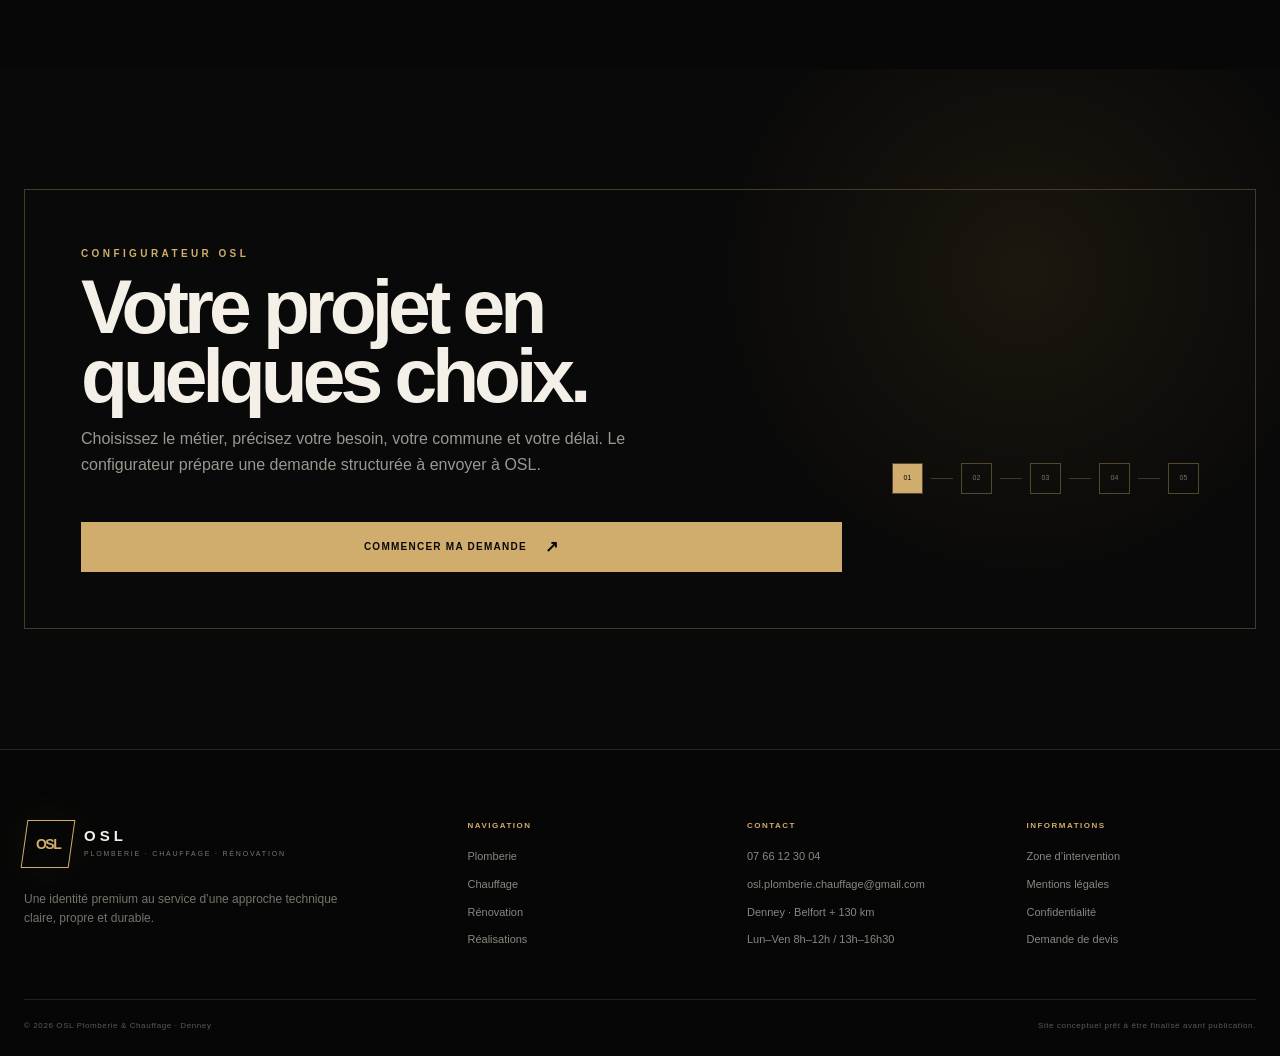
==== commit 72669a62: "Add files via upload" ====
--- a/index.html
+++ b/index.html
@@ -1,8 +1,243 @@
-<!doctype html><html lang="fr"><head><meta charset="utf-8"><meta name="viewport" content="width=device-width,initial-scale=1"><title>Accueil — OSL</title><meta name="description" content="OSL Plomberie & Chauffage à Denney, Belfort et alentours jusqu’à 130 km."><link rel="stylesheet" href="style.css"></head><body><nav class="nav"><div class="container navin"><a class="brand" href="index.html"><span class="logo"><b>OSL</b></span><span><strong>OSL</strong><small>PLOMBERIE · CHAUFFAGE · RÉNOVATION</small></span></a><div class="links"><a href="index.html">Accueil</a><a href="plomberie.html">Plomberie</a><a href="chauffage.html">Chauffage</a><a href="renovation.html">Rénovation</a><a href="realisations.html">Réalisations</a><a href="contact.html">Contact</a></div><a class="navcta" href="contact.html">DEMANDER UN DEVIS</a><button class="menu">☰</button></div></nav><header class="hero"><div class="container reveal"><div class="eyebrow">Denney · Belfort · 130 km</div><h1>La maîtrise technique.<br><span>L’exigence du détail.</span></h1><p>OSL Plomberie & Chauffage accompagne vos projets de plomberie, chauffage et rénovation avec une approche moderne, précise et orientée qualité.</p><div class="actions"><a class="btn primary" href="contact.html">DÉMARRER UN PROJET</a><a class="btn" href="realisations.html">VOIR LE PORTFOLIO</a></div></div></header>
-<section><div class="container"><div class="head reveal"><div><div class="eyebrow">Notre expertise</div><h2>Trois métiers.<br>Une même exigence.</h2></div><p>De l’installation technique à la rénovation, OSL pense chaque intervention comme un projet : fonctionnel, propre et cohérent.</p></div><div class="grid"><article class="card tilt reveal"><span class="num">01</span><h3>Plomberie</h3><p>Réseaux d’eau, sanitaires, évacuations, robinetterie, chauffe-eau et dépannage.</p><a href="plomberie.html">EXPLORER →</a></article><article class="card tilt reveal"><span class="num">02</span><h3>Chauffage</h3><p>Chaudières, PAC, radiateurs, planchers chauffants, régulation et modernisation.</p><a href="chauffage.html">EXPLORER →</a></article><article class="card tilt reveal"><span class="num">03</span><h3>Rénovation</h3><p>Salles de bains, transformation des espaces, réseaux techniques et finitions.</p><a href="renovation.html">EXPLORER →</a></article></div></div></section>
-<div class="strip"><div class="container brands"><b>GROHE</b><b>hansgrohe</b><b>Geberit</b><b>VIEGA</b><b>Viessmann</b><b>Vaillant</b><b>Daikin</b><b>Atlantic</b></div></div>
-<section><div class="container"><div class="head reveal"><div><div class="eyebrow">L’atelier OSL</div><h2>La technique<br>devient esthétique.</h2></div><p>Une identité sobre : noir profond, métal, lumière chaude et détails précis.</p></div><div class="visual reveal"><figure><img class="large" src="https://images.unsplash.com/photo-1581578731548-c64695cc6952?auto=format&fit=crop&w=1500&q=88"><span class="label">PLOMBERIE · ILLUSTRATION</span></figure><div class="stack"><figure><img src="https://images.unsplash.com/photo-1621905252507-b35492cc74b4?auto=format&fit=crop&w=1000&q=88"><span class="label">TECHNIQUE · ILLUSTRATION</span></figure><figure><img src="https://images.unsplash.com/photo-1763485956310-55f3c0e822d5?auto=format&fit=crop&w=1000&q=88"><span class="label">RÉNOVATION · ILLUSTRATION</span></figure></div></div><div class="notice">Photos d’illustration à remplacer par les futures photos réelles OSL.</div></div></section>
-<section><div class="container"><div class="head reveal"><div><div class="eyebrow">Méthode OSL</div><h2>De l’idée<br>au résultat.</h2></div></div><div class="process"><div class="step reveal"><strong>01</strong><h3>Écouter</h3><p>Votre besoin, budget et contraintes.</p></div><div class="step reveal"><strong>02</strong><h3>Concevoir</h3><p>Une solution technique adaptée.</p></div><div class="step reveal"><strong>03</strong><h3>Réaliser</h3><p>Une intervention méthodique.</p></div><div class="step reveal"><strong>04</strong><h3>Finaliser</h3><p>Contrôle et explications.</p></div></div></div></section>
-<section><div class="container fleet"><div class="fleetin"><div class="fleettext reveal"><div class="eyebrow">Mobilité OSL</div><h2>Une flotte à l’image de la marque.</h2><p>Concept de Mercedes Sprinter OSL, avec une identité noir graphite et champagne.</p><a class="btn primary" href="contact.html">CONTACTER OSL</a></div><div class="van reveal"><span class="badge">CONCEPT · MERCEDES SPRINTER</span><svg viewBox="0 0 800 430"><defs><linearGradient id="g"><stop/><stop offset=".55" stop-color="#292a2c"/><stop offset="1" stop-color="#0b0b0c"/></linearGradient></defs><ellipse cx="410" cy="360" rx="310" ry="28" fill="#000" opacity=".6"/><path d="M105 295V160Q105 110 155 100L570 90Q625 91 665 145L715 225Q730 245 730 295Z" fill="url(#g)" stroke="#d0ad6c" stroke-width="3"/><path d="M130 150l45-35h390q32 0 55 35l30 45H130z" fill="#151719" stroke="#555"/><path d="M175 132h150v55H145zM340 132h175v55H340zM530 132h42q25 0 43 25l18 30H530z" fill="#101b22" stroke="#34373a"/><path d="M160 225h505" stroke="#d0ad6c" stroke-width="5"/><text x="300" y="280" fill="#d4b676" font-family="Arial" font-size="46" font-weight="800" letter-spacing="8">OSL</text><text x="270" y="307" fill="#aaa" font-family="Arial" font-size="13" letter-spacing="4">PLOMBERIE · CHAUFFAGE</text><circle cx="205" cy="302" r="44" fill="#090909" stroke="#555" stroke-width="8"/><circle cx="635" cy="302" r="44" fill="#090909" stroke="#555" stroke-width="8"/></svg></div></div></div></section>
-<section><div class="container"><div class="head reveal"><div><div class="eyebrow">Qualifications</div><h2>Prêt pour<br>les prochaines étapes.</h2></div><p>Pour cette phase test, les qualifications sont présentées comme objectifs à obtenir et non comme des certifications déjà détenues.</p></div><div class="cert"><div class="card reveal"><span class="tag">OBJECTIF</span><h3>RGE</h3><p>Pour certains travaux de performance énergétique, selon qualification.</p></div><div class="card reveal"><span class="tag">OBJECTIF</span><h3>QualiPAC</h3><p>Pour les installations de pompes à chaleur.</p></div><div class="card reveal"><span class="tag">OBJECTIF</span><h3>QUALIBAT</h3><p>Qualifications professionnelles selon les activités.</p></div><div class="card reveal"><span class="tag">OBJECTIF</span><h3>PG</h3><p>Professionnel du Gaz selon le périmètre d’activité.</p></div><div class="card reveal"><span class="tag">OBJECTIF</span><h3>QualiBois</h3><p>Pour les équipements de chauffage au bois.</p></div><div class="card reveal"><span class="tag">OBJECTIF</span><h3>QualiSol</h3><p>Pour les installations solaires thermiques.</p></div></div></div></section>
-<section><div class="container"><div style="padding:55px;background:linear-gradient(120deg,#17130d,#0c0c0c);border:1px solid #3b3020" class="reveal"><div class="eyebrow">OSL · Belfort + 130 km</div><h2 style="font:800 clamp(38px,5vw,62px)/.95 Manrope;letter-spacing:-4px">Votre projet mérite<br>mieux qu’une solution standard.</h2><a class="btn primary" href="contact.html">DEMANDER UN DEVIS</a></div></div></section><footer class="footer"><div class="container footerin"><div>© 2026 OSL Plomberie & Chauffage · Denney</div><div>07 66 12 30 04 · osl.plomberie.chauffage@gmail.com · Lun–Ven 8h–12h / 13h–16h30</div></div></footer><script src="script.js"></script></body></html>+<!doctype html>
+<html lang="fr">
+<head>
+<meta charset="utf-8">
+<meta name="viewport" content="width=device-width,initial-scale=1,viewport-fit=cover">
+<meta name="theme-color" content="#070707">
+<meta name="color-scheme" content="dark">
+<title>OSL Plomberie & Chauffage — Denney, Belfort et alentours</title>
+<meta name="description" content="OSL Plomberie & Chauffage à Denney : plomberie, chauffage et rénovation autour de Belfort jusqu’à 130 km. Découvrez l’univers OSL et configurez votre projet.">
+<meta property="og:title" content="OSL Plomberie & Chauffage — Denney, Belfort et alentours">
+<meta property="og:description" content="OSL Plomberie & Chauffage à Denney : plomberie, chauffage et rénovation autour de Belfort jusqu’à 130 km. Découvrez l’univers OSL et configurez votre projet.">
+<meta property="og:type" content="website">
+<link rel="icon" href="assets/favicon.svg" type="image/svg+xml">
+<link rel="stylesheet" href="style.css">
+<script type="application/ld+json">
+{"@context":"https://schema.org","@type":"HomeAndConstructionBusiness","name":"OSL Plomberie & Chauffage","email":"osl.plomberie.chauffage@gmail.com","telephone":"+33766123004","areaServed":"Belfort et alentours jusqu’à 130 km","address":{"@type":"PostalAddress","addressLocality":"Denney","addressCountry":"FR"},"openingHours":"Mo-Fr 08:00-12:00,13:00-16:30"}
+</script></head>
+<body class="home-page">
+<div class="scroll-progress" aria-hidden="true"></div>
+<div class="grain" aria-hidden="true"></div>
+<div class="cursor-glow" aria-hidden="true"></div>
+
+<a class="skip-link" href="#main">Aller au contenu</a>
+<nav class="nav" aria-label="Navigation principale">
+  <div class="container navin">
+    <a class="brand" href="index.html" aria-label="OSL — Accueil">
+      <span class="logo"><b>OSL</b></span>
+      <span class="brand-copy"><strong>OSL</strong><small>PLOMBERIE · CHAUFFAGE · RÉNOVATION</small></span>
+    </a>
+    <div class="links">
+      <a href="index.html">Accueil</a>
+      <a href="plomberie.html">Plomberie</a>
+      <a href="chauffage.html">Chauffage</a>
+      <a href="renovation.html">Rénovation</a>
+      <a href="realisations.html">Réalisations</a>
+      <a href="zones.html">Zone</a>
+      <a href="contact.html">Contact</a>
+    </div>
+    <a class="navcta magnetic" href="devis.html">CONFIGURER MON PROJET <span>↗</span></a>
+    <button class="menu" aria-label="Ouvrir le menu" aria-expanded="false"><span></span><span></span></button>
+  </div>
+</nav>
+
+
+<div class="site-loader" aria-hidden="true">
+  <div class="loader-frame"><span>OSL</span><i></i><small>SIGNATURE / 08</small></div>
+  <p>PLOMBERIE · CHAUFFAGE · RÉNOVATION</p>
+</div>
+
+<main id="main">
+<header class="signature-hero">
+  <div class="hero-noise" aria-hidden="true"></div>
+  <div class="hero-ring ring-one" aria-hidden="true"></div>
+  <div class="hero-ring ring-two" aria-hidden="true"></div>
+  <div class="hero-scan" aria-hidden="true"></div>
+  <div class="hero-ghost" aria-hidden="true">OSL</div>
+  <div class="container hero-layout">
+    <div class="hero-copy reveal">
+      <div class="eyebrow">DENNEY · BELFORT · RAYON 130 KM</div>
+      <h1>La technique<br><span>devient signature.</span></h1>
+      <p>Plomberie, chauffage et rénovation avec une approche précise, lisible et pensée jusque dans les détails.</p>
+      <div class="actions">
+        <a class="btn primary magnetic" href="devis.html">CONFIGURER MON PROJET <i>↗</i></a>
+        <a class="btn magnetic" href="#signature-story">DÉCOUVRIR OSL <i>↓</i></a>
+      </div>
+      <div class="hero-metrics" aria-label="Informations clés">
+        <span><b data-count="3">03</b><small>MÉTIERS</small></span>
+        <span><b data-count="130">130</b><small>KM AUTOUR DE BELFORT</small></span>
+        <span><b>5j/7</b><small>LUNDI — VENDREDI</small></span>
+      </div>
+    </div>
+    <div class="hero-signature reveal" aria-hidden="true">
+      <div class="signature-card">
+        <span class="signature-index">OSL / 2026</span>
+        <div class="signature-lines"><i></i><i></i><i></i><i></i></div>
+        <strong>EAU<br>CHALEUR<br>ESPACE</strong>
+        <small>UN SEUL LANGAGE</small>
+      </div>
+    </div>
+  </div>
+  <div class="scroll-cue"><span></span>SCROLL TO EXPLORE</div>
+</header>
+
+<section class="trust-rail">
+  <div class="container trust-grid">
+    <article><span>01</span><div><b>DEVIS CLAIR</b><small>Une proposition structurée avant intervention.</small></div></article>
+    <article><span>02</span><div><b>CHANTIER PROPRE</b><small>Protection, méthode et finitions soignées.</small></div></article>
+    <article><span>03</span><div><b>SUIVI UNIQUE</b><small>Un interlocuteur du premier échange à la fin.</small></div></article>
+    <article><span>04</span><div><b>ZONE ÉTENDUE</b><small>Belfort et alentours, jusqu’à 130 km selon projet.</small></div></article>
+  </div>
+</section>
+
+<section class="story-shell" id="signature-story">
+  <div class="container story-head reveal">
+    <div><div class="eyebrow">LE FILM OSL</div><h2>Trois métiers.<br>Un même niveau d’exigence.</h2></div>
+    <p>Faites défiler : la matière, la chaleur et l’espace se transforment dans une seule scène interactive.</p>
+  </div>
+  <div class="story-wrap">
+    <div class="story-visual" data-scene="water">
+      <div class="story-grid" aria-hidden="true"></div>
+      <div class="story-aura" aria-hidden="true"></div>
+      <div class="water-drop" aria-hidden="true"></div>
+      <div class="heat-core" aria-hidden="true"></div>
+      <div class="reno-frame frame-a" aria-hidden="true"></div>
+      <div class="reno-frame frame-b" aria-hidden="true"></div>
+      <svg class="story-pipes" viewBox="0 0 1000 760" aria-hidden="true">
+        <defs><linearGradient id="storyGold" x1="0" x2="1"><stop stop-color="#6f5125"/><stop offset=".48" stop-color="#e5c47a"/><stop offset="1" stop-color="#6f5125"/></linearGradient></defs>
+        <path d="M20 565H260Q340 565 340 485V260Q340 190 410 190H785Q880 190 880 285V330"/>
+        <path d="M90 690H480Q560 690 560 610V465Q560 405 620 405H985"/>
+        <path d="M165 390H250Q300 390 300 340V95"/>
+      </svg>
+      <div class="story-display">
+        <small>OSL / INTERACTIVE TECHNICAL STORY</small>
+        <strong class="story-title">L’eau.<br>Maîtrisée.</strong>
+        <span class="story-counter">01 / 03</span>
+      </div>
+    </div>
+    <div class="story-chapters">
+      <article class="story-chapter active" data-scene="water" data-title="L’eau.|Maîtrisée." data-index="01 / 03">
+        <span>01</span><div><div class="eyebrow">PLOMBERIE</div><h3>Un réseau pensé pour durer.</h3><p>Alimentation, évacuation, sanitaire, chauffe-eau et dépannage : chaque élément doit rester logique, accessible et propre.</p><a href="plomberie.html">EXPLORER LA PLOMBERIE →</a></div>
+      </article>
+      <article class="story-chapter" data-scene="heat" data-title="La chaleur.|Contrôlée." data-index="02 / 03">
+        <span>02</span><div><div class="eyebrow">CHAUFFAGE</div><h3>Le confort sans gaspillage.</h3><p>Production, diffusion et régulation : le système est pensé dans son ensemble pour viser confort et cohérence technique.</p><a href="chauffage.html">EXPLORER LE CHAUFFAGE →</a></div>
+      </article>
+      <article class="story-chapter" data-scene="reno" data-title="L’espace.|Transformé." data-index="03 / 03">
+        <span>03</span><div><div class="eyebrow">RÉNOVATION</div><h3>Transformer sans compromis.</h3><p>La technique disparaît derrière une finition nette : réseaux, équipements et implantation travaillent ensemble.</p><a href="renovation.html">EXPLORER LA RÉNOVATION →</a></div>
+      </article>
+    </div>
+  </div>
+</section>
+
+<section class="expertise">
+  <div class="container">
+    <div class="section-head reveal"><div><div class="eyebrow">EXPERTISE OSL</div><h2>Un chantier lisible<br>du premier trait au dernier détail.</h2></div><p>OSL structure chaque intervention autour d’un besoin concret, d’une solution technique et d’un résultat propre.</p></div>
+    <div class="expertise-grid">
+      <a class="expertise-card tilt reveal" href="plomberie.html"><span>01</span><div class="service-symbol water-symbol">⌁</div><h3>Plomberie</h3><p>Réseaux, sanitaires, évacuations, robinetterie, chauffe-eau et dépannage.</p><b>VOIR LE MÉTIER ↗</b></a>
+      <a class="expertise-card tilt reveal" href="chauffage.html"><span>02</span><div class="service-symbol heat-symbol">◉</div><h3>Chauffage</h3><p>Pompes à chaleur, chaudières, radiateurs, planchers chauffants et régulation.</p><b>VOIR LE MÉTIER ↗</b></a>
+      <a class="expertise-card tilt reveal" href="renovation.html"><span>03</span><div class="service-symbol reno-symbol">◇</div><h3>Rénovation</h3><p>Salles de bains, transformation des espaces, réseaux techniques et finitions.</p><b>VOIR LE MÉTIER ↗</b></a>
+    </div>
+  </div>
+</section>
+
+<div class="brand-marquee" aria-label="Marques de référence du secteur">
+  <div class="brand-track">
+    <b>GROHE</b><b>hansgrohe</b><b>Geberit</b><b>VIEGA</b><b>Viessmann</b><b>Vaillant</b><b>Daikin</b><b>Atlantic</b>
+    <b>GROHE</b><b>hansgrohe</b><b>Geberit</b><b>VIEGA</b><b>Viessmann</b><b>Vaillant</b><b>Daikin</b><b>Atlantic</b>
+  </div>
+</div>
+
+<section class="portfolio-tease">
+  <div class="container">
+    <div class="section-head reveal"><div><div class="eyebrow">RÉALISATIONS</div><h2>Le futur portfolio<br>des chantiers OSL.</h2></div><p>La structure est prête : avant/après, fiche chantier, prestations, marques et détails. Les visuels actuels restent clairement présentés comme illustrations.</p></div>
+    <div class="portfolio-feature reveal">
+      <div class="portfolio-image pi-one"><span>ILLUSTRATION · À REMPLACER PAR UN CHANTIER OSL</span></div>
+      <div class="portfolio-copy"><span>01 / SANITAIRE</span><h3>Une présentation digne du résultat.</h3><p>Grand format, informations techniques et lecture simple du projet.</p><a class="text-link" href="realisations.html">OUVRIR LE PORTFOLIO →</a></div>
+    </div>
+  </div>
+</section>
+
+<section class="vehicle-cinema" id="flotte">
+  <div class="vehicle-sticky">
+    <div class="vehicle-bg" aria-hidden="true"></div>
+    <div class="vehicle-speed-lines" aria-hidden="true"><i></i><i></i><i></i><i></i></div>
+    <div class="vehicle-light-sweep" aria-hidden="true"></div>
+    <div class="vehicle-smoke smoke-a" aria-hidden="true"></div>
+    <div class="vehicle-smoke smoke-b" aria-hidden="true"></div>
+    <div class="container vehicle-layout">
+      <div class="vehicle-copy">
+        <div class="eyebrow">MOBILITÉ OSL · CONCEPT</div>
+        <h2>Une présence<br><span>qui se remarque.</span></h2>
+        <p>Un concept de véhicule noir graphite et champagne pensé pour prolonger l’identité OSL jusque sur le terrain.</p>
+        <div class="vehicle-stats">
+          <span><b>GRAPHITE</b><small>BASE VISUELLE</small></span>
+          <span><b>CHAMPAGNE</b><small>SIGNATURE</small></span>
+          <span><b>OSL</b><small>IDENTITÉ</small></span>
+        </div>
+        <small class="concept-note">Visualisation de concept. Ne constitue pas un partenariat, une affiliation ou une approbation officielle de Mercedes-Benz.</small>
+      </div>
+      <div class="vehicle-frame">
+        <picture>
+          <source media="(max-width:700px)" srcset="assets/sprinter-mobile.webp">
+          <img src="assets/sprinter-cinematic.webp" width="1800" height="1000" loading="lazy" alt="Concept visuel d’un fourgon OSL noir graphite et champagne">
+        </picture>
+        <div class="vehicle-hud hud-a"><b>01</b><span>PLOMBERIE</span></div>
+        <div class="vehicle-hud hud-b"><b>02</b><span>CHAUFFAGE</span></div>
+        <div class="vehicle-hud hud-c"><b>03</b><span>RÉNOVATION</span></div>
+        <div class="vehicle-caption">CONCEPT OSL / CINEMATIC FLEET 01</div>
+      </div>
+    </div>
+  </div>
+</section>
+
+<section class="method">
+  <div class="container">
+    <div class="section-head reveal"><div><div class="eyebrow">MÉTHODE OSL</div><h2>Simple pour le client.<br>Structuré derrière.</h2></div><p>Le projet avance étape par étape, sans brouiller les responsabilités ni les décisions.</p></div>
+    <div class="method-grid">
+      <article class="reveal"><span>01</span><h3>Comprendre</h3><p>Besoin, contraintes, commune, délai et niveau de finition recherché.</p></article>
+      <article class="reveal"><span>02</span><h3>Concevoir</h3><p>Choix de la solution, implantation, matériels et logique d’intervention.</p></article>
+      <article class="reveal"><span>03</span><h3>Réaliser</h3><p>Organisation du chantier, protection, pose et contrôles intermédiaires.</p></article>
+      <article class="reveal"><span>04</span><h3>Finaliser</h3><p>Contrôle final, explications et remise d’un résultat propre.</p></article>
+    </div>
+  </div>
+</section>
+
+<section class="qualification-section">
+  <div class="container">
+    <div class="section-head reveal"><div><div class="eyebrow">QUALIFICATIONS</div><h2>Des objectifs affichés<br>sans les présenter comme acquis.</h2></div><p>Les mentions ci-dessous restent des objectifs de développement à mettre à jour uniquement après obtention réelle.</p></div>
+    <div class="qualification-grid">
+      <article class="reveal"><span>OBJECTIF</span><b>RGE</b></article>
+      <article class="reveal"><span>OBJECTIF</span><b>QualiPAC</b></article>
+      <article class="reveal"><span>OBJECTIF</span><b>QUALIBAT</b></article>
+      <article class="reveal"><span>OBJECTIF</span><b>PG</b></article>
+      <article class="reveal"><span>OBJECTIF</span><b>QualiBois</b></article>
+      <article class="reveal"><span>OBJECTIF</span><b>QualiSol</b></article>
+    </div>
+  </div>
+</section>
+
+<section class="project-config-tease">
+  <div class="container config-panel reveal">
+    <div><div class="eyebrow">CONFIGURATEUR OSL</div><h2>Votre projet en<br>quelques choix.</h2><p>Choisissez le métier, précisez votre besoin, votre commune et votre délai. Le configurateur prépare une demande structurée à envoyer à OSL.</p></div>
+    <div class="config-preview" aria-hidden="true"><span class="active">01</span><i></i><span>02</span><i></i><span>03</span><i></i><span>04</span><i></i><span>05</span></div>
+    <a class="btn primary magnetic" href="devis.html">COMMENCER MA DEMANDE <i>↗</i></a>
+  </div>
+</section>
+</main>
+
+<footer class="footer">
+  <div class="container footer-grid">
+    <div class="footer-brand">
+      <a class="brand" href="index.html"><span class="logo"><b>OSL</b></span><span class="brand-copy"><strong>OSL</strong><small>PLOMBERIE · CHAUFFAGE · RÉNOVATION</small></span></a>
+      <p>Une identité premium au service d’une approche technique claire, propre et durable.</p>
+    </div>
+    <div><b>NAVIGATION</b><a href="plomberie.html">Plomberie</a><a href="chauffage.html">Chauffage</a><a href="renovation.html">Rénovation</a><a href="realisations.html">Réalisations</a></div>
+    <div><b>CONTACT</b><a href="tel:0766123004">07 66 12 30 04</a><a href="mailto:osl.plomberie.chauffage@gmail.com">osl.plomberie.chauffage@gmail.com</a><span>Denney · Belfort + 130 km</span><span>Lun–Ven 8h–12h / 13h–16h30</span></div>
+    <div><b>INFORMATIONS</b><a href="zones.html">Zone d’intervention</a><a href="mentions-legales.html">Mentions légales</a><a href="confidentialite.html">Confidentialité</a><a href="devis.html">Demande de devis</a></div>
+  </div>
+  <div class="container footer-bottom"><span>© 2026 OSL Plomberie & Chauffage · Denney</span><span>Site conceptuel prêt à être finalisé avant publication.</span></div>
+</footer>
+<a class="mobile-call" href="tel:0766123004">APPELER OSL <span>↗</span></a>
+<script src="script.js"></script>
+
+</body></html>
--- a/style.css
+++ b/style.css
@@ -1,3 +1,300 @@
-@import url("https://fonts.googleapis.com/css2?family=DM+Sans:wght@400;600;700&family=Manrope:wght@600;800&display=swap");
-:root{--bg:#070707;--p:#111214;--l:#292a2d;--t:#f5f3ee;--m:#a5a29b;--g:#d0ad6c;--max:1280px}*{box-sizing:border-box}html{scroll-behavior:smooth}body{margin:0;background:var(--bg);color:var(--t);font-family:"DM Sans";line-height:1.6}a{color:inherit;text-decoration:none}.container{width:min(calc(100% - 48px),var(--max));margin:auto}.nav{position:fixed;z-index:9;inset:0 0 auto;padding:18px 0;background:linear-gradient(#050505ed,transparent);transition:.3s}.nav.scrolled{background:#080808e8;backdrop-filter:blur(18px);border-bottom:1px solid #fff1}.navin{display:flex;align-items:center;justify-content:space-between}.brand{display:flex;align-items:center;gap:12px}.logo{width:48px;height:48px;border:1px solid var(--g);display:grid;place-items:center;transform:skew(-8deg);box-shadow:0 0 30px #d0ad6c18}.logo b{color:var(--g);font:800 15px Manrope;transform:skew(8deg);letter-spacing:-2px}.brand strong{font:800 16px Manrope;letter-spacing:4px}.brand small{display:block;color:#888;font-size:8px;letter-spacing:2px}.links{display:flex;gap:24px;font-size:12px;color:#ddd}.links a:hover{color:var(--g)}.navcta,.btn{border:1px solid #fff3;padding:12px 17px;font-size:12px;font-weight:700}.menu{display:none;background:none;border:0;color:#fff;font-size:25px}.hero{min-height:100vh;display:grid;align-items:end;position:relative;overflow:hidden;background:radial-gradient(circle at 75% 30%,#2b2317,transparent 32%),linear-gradient(90deg,#050505f0,#05050575,#05050520),url("https://images.unsplash.com/photo-1504307651254-35680f356dfd?auto=format&fit=crop&w=2400&q=90") center/cover}.hero:after{content:"";position:absolute;inset:0;background:linear-gradient(0deg,#070707,transparent 45%)}.hero .container{position:relative;z-index:2;padding:180px 0 90px}.eyebrow{color:var(--g);text-transform:uppercase;letter-spacing:4px;font-size:10px;font-weight:700}.hero h1{font:800 clamp(52px,8vw,112px)/.9 Manrope;letter-spacing:-6px;max-width:1050px;margin:18px 0}.hero h1 span{color:#cfc9bd}.hero p{font-size:18px;color:#d0cdc6;max-width:620px}.actions{display:flex;gap:12px;flex-wrap:wrap;margin-top:34px}.primary{background:var(--g);color:#111;border-color:var(--g)}.btn:hover,.navcta:hover{transform:translateY(-3px)}section{padding:110px 0}.head{display:flex;justify-content:space-between;align-items:end;gap:40px;margin-bottom:45px}.head h2{font:800 clamp(36px,5.5vw,64px)/.95 Manrope;letter-spacing:-4px;margin:8px 0}.head p{color:var(--m);max-width:520px}.grid{display:grid;grid-template-columns:repeat(3,1fr);gap:15px}.card{background:linear-gradient(145deg,#151619,#0e0f10);border:1px solid var(--l);padding:32px;min-height:270px;transition:.4s;transform-style:preserve-3d;overflow:hidden}.card:hover{transform:perspective(900px) rotateX(2deg) rotateY(-3deg) translateY(-7px);border-color:#6b5837;box-shadow:0 25px 60px #0008}.num{color:var(--g);font:700 11px Manrope;letter-spacing:2px}.card h3{font:800 26px Manrope;margin:48px 0 10px}.card p{color:var(--m);font-size:14px}.card a{color:var(--g);font-size:11px;font-weight:700}.strip{border-block:1px solid var(--l);padding:28px 0}.brands{display:flex;justify-content:space-between;gap:25px;flex-wrap:wrap;color:#aaa}.brands b{font:700 15px Manrope}.visual{display:grid;grid-template-columns:1.25fr .75fr;gap:15px}.visual figure{margin:0;position:relative;overflow:hidden}.visual img{width:100%;height:310px;object-fit:cover;transition:.6s}.visual .large{height:635px}.visual figure:hover img{transform:scale(1.04)}.label{position:absolute;bottom:15px;left:15px;background:#070707dd;padding:7px 10px;font-size:9px;letter-spacing:1px}.stack{display:grid;gap:15px}.process,.cert{display:grid;grid-template-columns:repeat(4,1fr);gap:1px;background:var(--l);border:1px solid var(--l)}.step,.cert .card{background:#090909;padding:30px}.step strong{font:800 42px Manrope;color:#333}.step h3{font:700 19px Manrope}.step p,.cert p{color:var(--m);font-size:13px}.cert{grid-template-columns:repeat(3,1fr);background:transparent;border:0;gap:15px}.cert .card{border:1px solid var(--l);min-height:185px}.tag{border:1px solid #665333;color:var(--g);padding:5px 8px;font-size:9px;letter-spacing:1px}.fleet{background:linear-gradient(135deg,#17130d,#090909);border:1px solid #3b3020;overflow:hidden}.fleetin{display:grid;grid-template-columns:.8fr 1.2fr}.fleettext{padding:55px}.fleettext h2{font:800 50px/1 Manrope;letter-spacing:-3px}.van{min-height:420px;display:grid;place-items:center;background:radial-gradient(circle,#2b251b,#0b0b0b 62%);position:relative}.van svg{width:92%;filter:drop-shadow(0 30px 30px #000)}.badge{position:absolute;right:22px;top:22px;color:#aaa;border:1px solid #fff2;padding:8px;font-size:9px;letter-spacing:2px}.split{display:grid;grid-template-columns:1fr 1fr;gap:65px;align-items:center}.split img{width:100%;height:600px;object-fit:cover}.list{list-style:none;padding:0}.list li{border-bottom:1px solid var(--l);padding:11px 0;font-size:13px}.list li:before{content:"✦";color:var(--g);margin-right:10px}.contact{display:grid;grid-template-columns:.75fr 1.25fr;gap:18px}.contactbox{background:var(--p);border:1px solid var(--l);padding:35px}.contactbox a,.contactbox p{display:block;color:var(--m)}.form{display:grid;grid-template-columns:1fr 1fr;gap:13px}.full{grid-column:1/-1}.form input,.form textarea,.form select{background:#0b0c0d;color:#fff;border:1px solid var(--l);padding:15px}.form textarea{min-height:145px}.footer{border-top:1px solid var(--l);padding:35px 0;color:#777;font-size:11px}.footerin{display:flex;justify-content:space-between}.reveal{opacity:0;transform:translateY(25px);transition:.8s}.reveal.show{opacity:1;transform:none}.notice{font-size:10px;color:#777;border-left:2px solid var(--g);padding-left:12px;margin-top:16px}
-@media(max-width:850px){.container{width:min(calc(100% - 30px),var(--max))}.links,.navcta{display:none}.menu{display:block}.nav.open .links{display:flex;position:absolute;top:76px;left:15px;right:15px;flex-direction:column;background:#0d0d0d;padding:24px;border:1px solid var(--l)}.hero h1{letter-spacing:-3px}.grid,.visual,.process,.cert,.fleetin,.split,.contact{grid-template-columns:1fr}.visual .large,.visual img{height:360px}.fleettext{padding:32px}.fleettext h2{font-size:39px}.van{min-height:280px}.form{grid-template-columns:1fr}.full{grid-column:auto}.footerin{display:block}.footerin div+div{margin-top:10px}section{padding:78px 0}.head{display:block}}
+
+:root{
+  --bg:#070707;--bg2:#0b0b0b;--panel:#111214;--panel2:#161719;--line:#2b2a27;
+  --text:#f4f0e8;--muted:#9b9790;--muted2:#6f6b65;--gold:#d0ad6c;--gold2:#efd391;
+  --max:1280px;--radius:2px;--nav:86px;
+}
+*{box-sizing:border-box}
+html{scroll-behavior:smooth;background:var(--bg)}
+body{margin:0;background:var(--bg);color:var(--text);font-family:Inter,ui-sans-serif,-apple-system,BlinkMacSystemFont,"Segoe UI",Roboto,Helvetica,Arial,sans-serif;line-height:1.6;overflow-x:hidden}
+body::selection{background:#d0ad6c;color:#080808}
+a{color:inherit;text-decoration:none}
+button,input,select,textarea{font:inherit}
+img{display:block;max-width:100%}
+.container{width:min(calc(100% - 48px),var(--max));margin:auto}
+.skip-link{position:fixed;left:16px;top:-80px;z-index:12000;background:var(--gold);color:#080808;padding:12px 16px;font-weight:800;transition:.2s}
+.skip-link:focus{top:16px}
+:focus-visible{outline:2px solid var(--gold2);outline-offset:4px}
+.scroll-progress{position:fixed;left:0;top:0;height:2px;width:0;background:linear-gradient(90deg,#806134,var(--gold2));z-index:10000}
+.grain{position:fixed;inset:0;pointer-events:none;z-index:999;opacity:.035;background-image:url("data:image/svg+xml,%3Csvg viewBox='0 0 180 180' xmlns='http://www.w3.org/2000/svg'%3E%3Cfilter id='n'%3E%3CfeTurbulence type='fractalNoise' baseFrequency='.9' numOctaves='3' stitchTiles='stitch'/%3E%3C/filter%3E%3Crect width='100%25' height='100%25' filter='url(%23n)' opacity='.8'/%3E%3C/svg%3E")}
+.cursor-glow{position:fixed;width:540px;height:540px;border-radius:50%;background:radial-gradient(circle,#d0ad6c0f,transparent 67%);translate:-50% -50%;pointer-events:none;z-index:1;opacity:0;transition:opacity .35s}
+.eyebrow{color:var(--gold);font-size:10px;font-weight:800;letter-spacing:3.4px;text-transform:uppercase}
+section{padding:120px 0;position:relative}
+.reveal{opacity:0;transform:translateY(26px);transition:opacity .8s cubic-bezier(.2,.8,.2,1),transform .8s cubic-bezier(.2,.8,.2,1)}
+.reveal.show{opacity:1;transform:none}
+.btn,.navcta{display:inline-flex;align-items:center;justify-content:center;gap:18px;min-height:50px;padding:0 20px;border:1px solid #ffffff28;background:#0b0b0bb5;color:var(--text);font-size:10px;font-weight:850;letter-spacing:1.25px;text-transform:uppercase;transition:transform .25s,border-color .25s,background .25s}
+.btn:hover,.navcta:hover{transform:translateY(-3px);border-color:#d0ad6c88}
+.btn.primary{background:var(--gold);color:#090909;border-color:var(--gold)}
+.btn i{font-style:normal;font-size:16px}
+.text-link{color:var(--gold);font-size:10px;font-weight:850;letter-spacing:1.4px}
+.actions{display:flex;flex-wrap:wrap;gap:10px;margin-top:34px}
+.notice{border:1px solid #d0ad6c4d;background:#d0ad6c0b;padding:18px 20px;color:#b7b1a6;font-size:13px}
+.notice strong{color:var(--gold2)}
+
+/* NAV */
+.nav{position:fixed;z-index:5000;inset:0 0 auto;height:var(--nav);display:flex;align-items:center;transition:.35s;background:linear-gradient(#050505e8,transparent)}
+.nav.scrolled{background:#080808e9;backdrop-filter:blur(18px);border-bottom:1px solid #ffffff10}
+.navin{display:flex;align-items:center;justify-content:space-between;gap:24px}
+.brand{display:flex;align-items:center;gap:12px;min-width:max-content}
+.logo{width:48px;height:48px;border:1px solid var(--gold);display:grid;place-items:center;transform:skew(-8deg);box-shadow:0 0 40px #d0ad6c11}
+.logo b{color:var(--gold);font-size:14px;font-weight:900;letter-spacing:-1.5px;transform:skew(8deg)}
+.brand-copy strong{display:block;font-size:15px;font-weight:900;letter-spacing:4px;line-height:1.1}
+.brand-copy small{display:block;color:#777;font-size:7px;letter-spacing:1.8px;margin-top:4px}
+.links{display:flex;align-items:center;gap:21px;font-size:11px;color:#d1cec7}
+.links a{position:relative;padding:10px 0}
+.links a::after{content:"";position:absolute;left:0;right:100%;bottom:4px;height:1px;background:var(--gold);transition:.3s}
+.links a:hover,.links a.active{color:var(--gold2)}
+.links a:hover::after,.links a.active::after{right:0}
+.navcta{min-height:44px;padding:0 15px}
+.menu{display:none;width:46px;height:46px;border:1px solid #ffffff20;background:#0b0b0b;position:relative}
+.menu span{position:absolute;left:12px;right:12px;height:1px;background:#eee;transition:.3s}
+.menu span:first-child{top:18px}.menu span:last-child{top:27px}
+.nav.open .menu span:first-child{top:22px;transform:rotate(45deg)}.nav.open .menu span:last-child{top:22px;transform:rotate(-45deg)}
+
+/* LOADER */
+.site-loader{position:fixed;inset:0;z-index:11000;background:#050505;display:grid;place-content:center;text-align:center;transition:opacity .75s,visibility .75s}
+.site-loader.hide{opacity:0;visibility:hidden}
+.loader-frame{position:relative;width:min(440px,82vw);height:180px;border:1px solid #d0ad6c2c;display:grid;place-items:center}
+.loader-frame::before,.loader-frame::after{content:"";position:absolute;width:20px;height:20px;border-color:var(--gold);opacity:.7}
+.loader-frame::before{left:-1px;top:-1px;border-left:1px solid;border-top:1px solid}.loader-frame::after{right:-1px;bottom:-1px;border-right:1px solid;border-bottom:1px solid}
+.loader-frame span{font-size:clamp(68px,12vw,130px);font-weight:950;letter-spacing:-8px;color:var(--gold)}
+.loader-frame i{position:absolute;left:12%;right:12%;bottom:22px;height:1px;background:#2e291f;overflow:hidden}
+.loader-frame i::before{content:"";display:block;width:34%;height:100%;background:linear-gradient(90deg,transparent,var(--gold2),transparent);animation:loadrun 1.15s linear infinite}
+.loader-frame small{position:absolute;right:12px;top:10px;color:#615d56;font-size:7px;letter-spacing:2px}
+.site-loader>p{color:#6c675f;font-size:8px;letter-spacing:2.6px;margin:18px 0 0}
+@keyframes loadrun{from{transform:translateX(-120%)}to{transform:translateX(360%)}}
+
+/* HOME HERO */
+.signature-hero{min-height:100svh;position:relative;display:grid;align-items:end;overflow:hidden;background:
+ radial-gradient(circle at 78% 25%,#8c67231e 0,transparent 28%),
+ radial-gradient(circle at 28% 75%,#d0ad6c0a 0,transparent 26%),
+ linear-gradient(135deg,#050505 0,#0a0a09 48%,#060606 100%)}
+.signature-hero::before{content:"";position:absolute;inset:0;background:linear-gradient(90deg,#050505 0 42%,transparent 72%),linear-gradient(0deg,#070707 0,transparent 36%);z-index:1}
+.hero-noise{position:absolute;inset:0;opacity:.16;background-image:linear-gradient(#d0ad6c0b 1px,transparent 1px),linear-gradient(90deg,#d0ad6c0b 1px,transparent 1px);background-size:74px 74px;mask-image:radial-gradient(circle at 70% 45%,#000,transparent 62%)}
+.hero-ring{position:absolute;border:1px solid #d0ad6c1e;border-radius:50%;right:-16vw;top:-21vw;z-index:0;animation:orbit 10s ease-in-out infinite}
+.ring-one{width:66vw;height:66vw;box-shadow:0 0 0 75px #d0ad6c05,0 0 0 150px #d0ad6c03}.ring-two{width:34vw;height:34vw;right:5vw;top:17vh;animation-delay:-3s}
+.hero-scan{position:absolute;top:0;bottom:0;left:-30%;width:22%;background:linear-gradient(90deg,transparent,#eed4940d,transparent);transform:skewX(-18deg);z-index:2;animation:scan 8s ease-in-out 1.2s infinite}
+.hero-ghost{position:absolute;right:-4vw;bottom:-3vw;font-size:clamp(180px,33vw,640px);font-weight:950;letter-spacing:-38px;line-height:.72;color:transparent;-webkit-text-stroke:1px #d0ad6c11;z-index:0;user-select:none}
+.hero-layout{position:relative;z-index:3;display:grid;grid-template-columns:1.1fr .55fr;gap:70px;align-items:end;padding:180px 0 95px}
+.hero-copy h1{font-size:clamp(58px,8.2vw,116px);line-height:.87;letter-spacing:-6.5px;margin:18px 0 24px;font-weight:900;max-width:940px}
+.hero-copy h1 span{color:#d1cbc0}
+.hero-copy>p{max-width:610px;color:#c7c2b8;font-size:17px}
+.hero-metrics{display:flex;gap:42px;margin-top:62px}
+.hero-metrics span{display:grid;gap:1px}
+.hero-metrics b{font-size:24px;line-height:1;font-weight:850;color:var(--text);font-variant-numeric:tabular-nums}
+.hero-metrics small{font-size:7px;letter-spacing:1.5px;color:#716c64}
+.hero-signature{padding-bottom:38px}
+.signature-card{height:470px;border:1px solid #d0ad6c2c;position:relative;padding:30px;overflow:hidden;background:linear-gradient(145deg,#ffffff06,transparent 50%)}
+.signature-index{position:absolute;right:20px;top:18px;font-size:8px;letter-spacing:2px;color:#706a61}
+.signature-lines{position:absolute;inset:0;display:grid;grid-template-columns:repeat(4,1fr)}
+.signature-lines i{border-right:1px solid #d0ad6c12}
+.signature-card strong{position:absolute;left:28px;bottom:72px;font-size:56px;line-height:.88;letter-spacing:-3px;color:transparent;-webkit-text-stroke:1px #d0ad6c70;font-weight:900}
+.signature-card small{position:absolute;left:30px;bottom:26px;color:var(--gold);font-size:8px;letter-spacing:2.6px}
+.scroll-cue{position:absolute;z-index:4;right:28px;bottom:32px;display:flex;align-items:center;gap:12px;font-size:7px;letter-spacing:2px;color:#6f6a61;writing-mode:vertical-rl}
+.scroll-cue span{height:54px;width:1px;background:linear-gradient(var(--gold),transparent);animation:scrollcue 1.8s ease-in-out infinite}
+@keyframes orbit{50%{transform:translate(-20px,14px) scale(1.035)}}
+@keyframes scan{0%,56%{left:-30%;opacity:0}70%{opacity:1}88%,100%{left:115%;opacity:0}}
+@keyframes scrollcue{50%{transform:translateY(8px);opacity:.45}}
+
+/* TRUST */
+.trust-rail{padding:0;background:#090909;border-block:1px solid #27231d}
+.trust-grid{display:grid;grid-template-columns:repeat(4,1fr)}
+.trust-grid article{min-height:138px;padding:28px 24px;border-right:1px solid #27231d;display:grid;grid-template-columns:auto 1fr;gap:16px;align-content:center}
+.trust-grid article:first-child{border-left:1px solid #27231d}
+.trust-grid article>span{font-size:9px;color:#81673b;font-weight:800;letter-spacing:1px}
+.trust-grid b{display:block;font-size:11px;letter-spacing:1.3px}.trust-grid small{display:block;color:#77716a;font-size:11px;line-height:1.55;margin-top:5px}
+
+/* SHARED HEADS */
+.section-head,.story-head{display:flex;justify-content:space-between;align-items:end;gap:55px;margin-bottom:52px}
+.section-head h2,.story-head h2{font-size:clamp(40px,5.4vw,70px);line-height:.92;letter-spacing:-4.5px;margin:10px 0 0;font-weight:900}
+.section-head p,.story-head p{max-width:500px;color:var(--muted);font-size:14px}
+
+/* STORY */
+.story-shell{padding-bottom:0;background:linear-gradient(180deg,#070707,#090908)}
+.story-wrap{width:min(calc(100% - 48px),1500px);margin:auto;display:grid;grid-template-columns:1.05fr .95fr;border-top:1px solid #2e2a22;border-bottom:1px solid #2e2a22;min-height:1200px}
+.story-visual{position:sticky;top:var(--nav);height:calc(100svh - var(--nav));min-height:680px;overflow:hidden;background:#080808;border-right:1px solid #2e2a22;align-self:start}
+.story-grid{position:absolute;inset:0;background-image:linear-gradient(#d0ad6c0b 1px,transparent 1px),linear-gradient(90deg,#d0ad6c0b 1px,transparent 1px);background-size:55px 55px;mask-image:radial-gradient(circle at 60% 45%,#000,transparent 72%)}
+.story-aura{position:absolute;width:600px;height:600px;border-radius:50%;right:-90px;top:8%;background:radial-gradient(circle,#d0ad6c20,transparent 64%);filter:blur(10px);transition:.8s}
+.story-pipes{position:absolute;width:118%;right:-18%;bottom:-4%;fill:none;stroke:url(#storyGold);stroke-width:4;stroke-linecap:round;stroke-linejoin:round;stroke-dasharray:15 20;filter:drop-shadow(0 0 12px #d0ad6c22);transition:.8s;animation:pipeflow 10s linear infinite}
+.water-drop{position:absolute;width:155px;height:190px;border:1px solid #d0ad6c88;border-radius:65% 35% 64% 36%/72% 34% 66% 28%;right:17%;top:18%;transform:rotate(45deg);box-shadow:inset 0 0 55px #d0ad6c0c,0 0 60px #d0ad6c10;transition:.8s}
+.heat-core{position:absolute;width:210px;height:210px;border-radius:50%;right:16%;top:20%;background:radial-gradient(circle,#f3d28f80 0,#d0ad6c20 27%,transparent 68%);box-shadow:0 0 90px #d0ad6c33;opacity:0;transform:scale(.6);transition:.8s}
+.reno-frame{position:absolute;border:1px solid #d0ad6c55;right:15%;top:17%;width:260px;height:260px;opacity:0;transition:.8s}.frame-a{transform:rotate(18deg)}.frame-b{transform:rotate(-12deg) scale(.72)}
+.story-display{position:absolute;left:7%;right:7%;bottom:8%;z-index:3}
+.story-display small{color:#635e56;font-size:7px;letter-spacing:2px}
+.story-display strong{display:block;font-size:clamp(52px,6.3vw,90px);line-height:.86;letter-spacing:-5px;margin-top:18px;white-space:pre-line}
+.story-counter{position:absolute;right:0;bottom:5px;color:var(--gold);font-size:9px;letter-spacing:2px}
+.story-chapters{padding:7vh 0}
+.story-chapter{min-height:42vh;border-bottom:1px solid #2b2822;padding:55px clamp(28px,5vw,70px);display:grid;grid-template-columns:48px 1fr;gap:25px;align-content:center;opacity:.38;transition:.6s}
+.story-chapter.active{opacity:1;background:linear-gradient(90deg,#d0ad6c08,transparent)}
+.story-chapter>span{color:var(--gold);font-size:10px;font-weight:800}
+.story-chapter h3{font-size:clamp(32px,3.6vw,54px);line-height:.95;letter-spacing:-3px;margin:9px 0 20px}
+.story-chapter p{color:var(--muted);max-width:530px}
+.story-chapter a{display:inline-block;margin-top:18px;color:var(--gold);font-size:9px;font-weight:850;letter-spacing:1.5px}
+.story-visual[data-scene="heat"] .water-drop{opacity:0;transform:rotate(45deg) scale(.5)}
+.story-visual[data-scene="heat"] .heat-core{opacity:1;transform:scale(1)}
+.story-visual[data-scene="heat"] .story-pipes{stroke-width:6;filter:drop-shadow(0 0 20px #d0ad6c77)}
+.story-visual[data-scene="reno"] .water-drop,.story-visual[data-scene="reno"] .heat-core{opacity:0}
+.story-visual[data-scene="reno"] .reno-frame{opacity:1}.story-visual[data-scene="reno"] .story-pipes{transform:translateX(80px) rotate(-5deg);opacity:.36}
+@keyframes pipeflow{to{stroke-dashoffset:-350}}
+
+/* EXPERTISE */
+.expertise{background:#090909}
+.expertise-grid{display:grid;grid-template-columns:repeat(3,1fr);gap:14px}
+.expertise-card{position:relative;min-height:430px;padding:32px;border:1px solid #2d2c29;background:linear-gradient(145deg,#151618,#0d0d0e);overflow:hidden;transition:border-color .35s,box-shadow .35s;transform-style:preserve-3d}
+.expertise-card::after{content:"";position:absolute;inset:0;background:radial-gradient(circle at var(--mx,50%) var(--my,50%),#d0ad6c12,transparent 32%);opacity:0;transition:.3s}
+.expertise-card:hover::after{opacity:1}.expertise-card:hover{border-color:#6e5834;box-shadow:0 28px 80px #0008}
+.expertise-card>span{color:var(--gold);font-size:9px;font-weight:800}
+.service-symbol{font-size:70px;color:#c9a65f;margin:52px 0 38px;line-height:1;filter:drop-shadow(0 0 24px #d0ad6c1c)}
+.expertise-card h3{font-size:31px;letter-spacing:-1.5px;margin:0 0 12px}.expertise-card p{color:var(--muted);font-size:13px;max-width:330px}.expertise-card b{position:absolute;left:32px;bottom:30px;color:var(--gold);font-size:8px;letter-spacing:1.5px}
+.brand-marquee{overflow:hidden;border-block:1px solid #26241f;background:#080808}
+.brand-track{display:flex;gap:68px;width:max-content;padding:26px 0;animation:brandrun 30s linear infinite;color:#9a958c}
+.brand-track b{font-size:14px;letter-spacing:.4px;white-space:nowrap}
+@keyframes brandrun{to{transform:translateX(-50%)}}
+
+/* PORTFOLIO TEASE */
+.portfolio-tease{background:#070707}
+.portfolio-feature{display:grid;grid-template-columns:1.35fr .65fr;min-height:620px;border:1px solid #2c2923}
+.portfolio-image{position:relative;overflow:hidden;background-position:center;background-size:cover}
+.pi-one{background-image:linear-gradient(0deg,#050505a0,transparent 55%),url("https://images.unsplash.com/photo-1581578731548-c64695cc6952?auto=format&fit=crop&w=1800&q=86")}
+.portfolio-image::after{content:"";position:absolute;inset:0;background:linear-gradient(120deg,transparent,#d0ad6c10,transparent);transform:translateX(-100%);transition:1s}
+.portfolio-feature:hover .portfolio-image::after{transform:translateX(100%)}
+.portfolio-image>span{position:absolute;left:18px;bottom:18px;background:#080808d9;border:1px solid #ffffff1b;padding:9px 12px;font-size:7px;letter-spacing:1.4px;color:#b5afa5}
+.portfolio-copy{padding:54px;display:flex;flex-direction:column;justify-content:end;background:#0d0d0d}.portfolio-copy>span{color:var(--gold);font-size:8px;letter-spacing:2px}.portfolio-copy h3{font-size:42px;line-height:.95;letter-spacing:-2.8px;margin:14px 0}.portfolio-copy p{color:var(--muted);font-size:13px;margin-bottom:28px}
+
+/* VEHICLE */
+.vehicle-cinema{height:210vh;padding:0;background:#050505}
+.vehicle-sticky{position:sticky;top:0;height:100svh;overflow:hidden;display:grid;align-items:center;background:#050505}
+.vehicle-bg{position:absolute;inset:-8%;background:radial-gradient(circle at 72% 50%,#b88b3d22,transparent 28%),linear-gradient(90deg,#050505 0 38%,transparent 70%),url("assets/sprinter-cinematic.webp") center right/cover no-repeat;filter:blur(calc((1 - var(--drive,0))*4px));transform:scale(calc(1.08 + var(--drive,0)*.02));opacity:.34}
+.vehicle-bg::after{content:"";position:absolute;inset:0;background:linear-gradient(0deg,#050505,transparent 32%,#050505 100%)}
+.vehicle-layout{position:relative;z-index:3;display:grid;grid-template-columns:.75fr 1.25fr;gap:30px;align-items:center}
+.vehicle-copy{position:relative;z-index:5}
+.vehicle-copy h2{font-size:clamp(52px,7vw,92px);line-height:.88;letter-spacing:-5.5px;margin:14px 0 22px}.vehicle-copy h2 span{color:#d3ccbf}.vehicle-copy>p{color:#b5b0a7;max-width:470px}
+.vehicle-stats{display:flex;gap:28px;margin:35px 0}.vehicle-stats b{display:block;color:var(--gold2);font-size:10px;letter-spacing:1px}.vehicle-stats small{font-size:6px;letter-spacing:1.2px;color:#66615a}
+.concept-note{display:block;color:#66615a;max-width:490px;font-size:9px;line-height:1.6}
+.vehicle-frame{position:relative;transform:translateX(calc((1 - var(--drive,0))*18%)) scale(calc(.92 + var(--drive,0)*.08));opacity:calc(.25 + var(--drive,0)*.75);filter:blur(calc((1 - var(--drive,0))*5px));transition:filter .05s}
+.vehicle-frame picture{display:block;position:relative}
+.vehicle-frame img{width:100%;aspect-ratio:1.8/1;object-fit:cover;border:1px solid #d0ad6c28;box-shadow:0 45px 110px #000}
+.vehicle-frame::after{content:"";position:absolute;inset:0;pointer-events:none;background:linear-gradient(100deg,transparent 0 40%,#fff8db1a 48%,transparent 56%);transform:translateX(calc(-180% + var(--drive,0)*270%)) skewX(-16deg)}
+.vehicle-caption{position:absolute;right:16px;bottom:14px;background:#050505d6;border:1px solid #d0ad6c34;padding:10px 12px;font-size:7px;letter-spacing:1.5px}
+.vehicle-hud{position:absolute;border-left:1px solid var(--gold);padding-left:9px;color:#969086;opacity:calc(var(--drive,0)*.85);transition:.2s}.vehicle-hud b{display:block;color:var(--gold);font-size:8px}.vehicle-hud span{font-size:7px;letter-spacing:1.1px}.hud-a{left:4%;top:27%}.hud-b{right:3%;top:34%}.hud-c{right:10%;bottom:19%}
+.vehicle-speed-lines i{position:absolute;right:-15%;height:1px;background:linear-gradient(90deg,transparent,#d0ad6ca0,transparent);width:42vw;opacity:calc((1 - var(--drive,0))*.8)}.vehicle-speed-lines i:nth-child(1){top:30%}.vehicle-speed-lines i:nth-child(2){top:46%;width:54vw}.vehicle-speed-lines i:nth-child(3){top:62%;width:38vw}.vehicle-speed-lines i:nth-child(4){top:72%;width:48vw}
+.vehicle-light-sweep{position:absolute;inset:10% auto 10% -35%;width:23%;background:linear-gradient(90deg,transparent,#f4d99813,transparent);transform:skewX(-18deg) translateX(calc(var(--drive,0)*650%));filter:blur(3px)}
+.vehicle-smoke{position:absolute;border-radius:50%;filter:blur(55px);background:#9e8d7133;opacity:calc((1 - var(--drive,0))*.55)}.smoke-a{width:420px;height:160px;right:7%;bottom:7%}.smoke-b{width:300px;height:130px;right:28%;bottom:2%}
+
+/* METHOD + QUAL */
+.method{background:#090909}
+.method-grid{display:grid;grid-template-columns:repeat(4,1fr);border:1px solid #2c2923}
+.method-grid article{min-height:300px;padding:30px;border-right:1px solid #2c2923;position:relative}.method-grid article:last-child{border-right:0}.method-grid span{color:var(--gold);font-size:9px}.method-grid h3{font-size:26px;margin:85px 0 10px}.method-grid p{color:var(--muted);font-size:12px}
+.qualification-section{background:#070707}.qualification-grid{display:grid;grid-template-columns:repeat(6,1fr);border:1px solid #2c2923}.qualification-grid article{min-height:150px;padding:22px;border-right:1px solid #2c2923;display:flex;flex-direction:column;justify-content:space-between}.qualification-grid article:last-child{border-right:0}.qualification-grid span{color:#8e7041;font-size:7px;letter-spacing:1.4px}.qualification-grid b{font-size:18px}
+.project-config-tease{background:radial-gradient(circle at 80% 30%,#a1793220,transparent 28%),#090909}.config-panel{border:1px solid #473a28;padding:56px;display:grid;grid-template-columns:1fr auto;gap:28px 50px;align-items:end}.config-panel h2{font-size:clamp(46px,6vw,80px);line-height:.9;letter-spacing:-5px;margin:10px 0}.config-panel p{color:var(--muted);max-width:610px}.config-preview{grid-column:2;grid-row:1;display:flex;align-items:center;gap:8px}.config-preview span{width:31px;height:31px;border:1px solid #55462f;display:grid;place-items:center;font-size:7px;color:#7a7266}.config-preview span.active{background:var(--gold);color:#080808}.config-preview i{width:22px;height:1px;background:#40382d}
+
+/* PAGE HERO */
+.page-hero{min-height:76svh;padding:180px 0 90px;display:grid;align-items:end;position:relative;overflow:hidden;background:radial-gradient(circle at 78% 28%,#9a70221b,transparent 27%),#070707}
+.page-hero::after{content:"";position:absolute;inset:0;background:linear-gradient(90deg,#050505 0 38%,transparent),linear-gradient(0deg,#070707 0,transparent 38%);pointer-events:none}
+.page-hero-grid{position:relative;z-index:2;display:grid;grid-template-columns:1.05fr .65fr;gap:60px;align-items:end}
+.page-hero h1{font-size:clamp(58px,8vw,105px);line-height:.87;letter-spacing:-6px;margin:16px 0 24px}.page-hero h1 span{color:#cec8bd}.page-hero p{max-width:650px;color:#aaa49b;font-size:16px}
+.page-grid{position:absolute;inset:0;background-image:linear-gradient(#d0ad6c0b 1px,transparent 1px),linear-gradient(90deg,#d0ad6c0b 1px,transparent 1px);background-size:70px 70px;mask-image:radial-gradient(circle at 78% 45%,#000,transparent 60%)}
+.page-orbit{position:absolute;width:580px;height:580px;border:1px solid #d0ad6c1f;border-radius:50%;right:-8%;top:8%;box-shadow:0 0 0 70px #d0ad6c05}
+.service-visual{height:430px;border:1px solid #d0ad6c2b;position:relative;display:grid;place-items:center;background:#0a0a09aa}.service-giant-icon{font-size:150px;color:#d0ad6c;filter:drop-shadow(0 0 40px #d0ad6c30)}.service-orbits i{position:absolute;border:1px solid #d0ad6c22;border-radius:50%;inset:14%;animation:serviceorbit 8s ease-in-out infinite}.service-orbits i:nth-child(2){inset:25%;animation-delay:-2s}.service-orbits i:nth-child(3){inset:38%;animation-delay:-4s}.service-visual small{position:absolute;left:18px;bottom:15px;color:#6d675e;font-size:7px;letter-spacing:1.6px}
+@keyframes serviceorbit{50%{transform:scale(1.04) rotate(5deg)}}
+.service-grid{display:grid;grid-template-columns:repeat(3,1fr);gap:12px}.service-card{min-height:260px;padding:28px;border:1px solid #2c2b28;background:#101112}.service-card>span{color:var(--gold);font-size:8px}.service-card h3{font-size:25px;margin:65px 0 10px}.service-card p{color:var(--muted);font-size:12px}
+.service-note{margin-top:28px;border:1px solid #d0ad6c4d;background:#d0ad6c0a;padding:22px;display:flex;gap:20px;align-items:start}.service-note .tag{background:var(--gold);color:#080808;padding:6px 8px;font-size:7px;font-weight:900;letter-spacing:1px}.service-note p{margin:0;color:#b6b0a7;font-size:12px}
+.technical-detail{background:#0a0a0a}.detail-layout{display:grid;grid-template-columns:.72fr 1.28fr;gap:70px}.detail-sticky{position:sticky;top:120px;align-self:start}.detail-sticky h2{font-size:clamp(44px,5vw,68px);line-height:.92;letter-spacing:-4px;margin:12px 0}.detail-sticky p{color:var(--muted)}.detail-list{border-top:1px solid #302d27}.detail-row{display:grid;grid-template-columns:60px 1fr;gap:25px;padding:34px 0;border-bottom:1px solid #302d27}.detail-row>span{color:var(--gold);font-size:8px}.detail-row h3{font-size:28px;margin:0 0 8px}.detail-row p{color:var(--muted);margin:0}
+.brands-wall{display:grid;grid-template-columns:repeat(6,1fr);border:1px solid #2e2b25}.brands-wall b{min-height:115px;display:grid;place-items:center;border-right:1px solid #2e2b25;font-size:13px;color:#a29c92}.brands-wall b:last-child{border-right:0}
+.faq-section{background:#090909}.faq-layout{display:grid;grid-template-columns:.65fr 1.35fr;gap:70px}.faq-layout h2{font-size:56px;line-height:.9;letter-spacing:-3.5px;margin:10px 0}.faq-layout>div:first-child p{color:var(--muted)}
+.faq-item{border-top:1px solid #312e27}.faq-item:last-child{border-bottom:1px solid #312e27}.faq-item summary{list-style:none;cursor:pointer;padding:24px 0;font-weight:750;display:flex;justify-content:space-between;gap:20px}.faq-item summary::-webkit-details-marker{display:none}.faq-item summary span{color:var(--gold);font-size:22px;transition:.3s}.faq-item[open] summary span{transform:rotate(45deg)}.faq-item p{color:var(--muted);padding:0 40px 25px 0;margin:0}
+
+/* PORTFOLIO PAGE */
+.portfolio-hero-mark{height:400px;border:1px solid #d0ad6c2b;display:flex;flex-direction:column;justify-content:center;align-items:center;position:relative}.portfolio-hero-mark b{font-size:110px;letter-spacing:-8px;color:transparent;-webkit-text-stroke:1px #d0ad6c88}.portfolio-hero-mark span{font-size:8px;letter-spacing:3px;color:#8f897f}.portfolio-hero-mark i{position:absolute;right:15px;top:14px;font-style:normal;font-size:7px;color:#6f695f}
+.portfolio-demo{padding-top:50px}.portfolio-toolbar{display:flex;gap:8px;margin:35px 0}.filter{border:1px solid #3a352c;background:#0d0d0d;color:#aaa39a;padding:10px 14px;font-size:8px;font-weight:800;letter-spacing:1.2px;cursor:pointer}.filter.active,.filter:hover{background:var(--gold);color:#080808;border-color:var(--gold)}
+.project-grid{display:grid;grid-template-columns:repeat(2,1fr);gap:16px}.project-card{border:1px solid #2d2a24;background:#0d0d0d;overflow:hidden;transition:.35s}.project-card.hidden{display:none}.project-card:hover{border-color:#745d37}.project-photo{height:430px;background-size:cover;background-position:center;position:relative}.project-photo::after{content:"";position:absolute;inset:0;background:linear-gradient(0deg,#070707b8,transparent 50%)}.project-photo span{position:absolute;z-index:2;left:16px;bottom:15px;background:#070707d8;border:1px solid #ffffff1d;padding:8px 10px;font-size:7px;letter-spacing:1px}
+.project-p1{background-image:url("https://images.unsplash.com/photo-1581578731548-c64695cc6952?auto=format&fit=crop&w=1200&q=84")}
+.project-p2{background-image:url("https://images.unsplash.com/photo-1621905252507-b35492cc74b4?auto=format&fit=crop&w=1200&q=84")}
+.project-p3{background-image:url("https://images.unsplash.com/photo-1763485956310-55f3c0e822d5?auto=format&fit=crop&w=1200&q=84")}
+.project-p4{background-image:url("https://images.unsplash.com/photo-1585704032915-c3400ca199e7?auto=format&fit=crop&w=1200&q=84")}
+.project-p5{background-image:url("https://images.unsplash.com/photo-1581092160607-ee22621dd758?auto=format&fit=crop&w=1200&q=84")}
+.project-p6{background-image:url("https://images.unsplash.com/photo-1552321554-5fefe8c9ef14?auto=format&fit=crop&w=1200&q=84")}
+.project-meta{padding:28px}.project-meta>span{color:var(--gold);font-size:8px;letter-spacing:1.4px}.project-meta h2{font-size:30px;letter-spacing:-1.6px;margin:7px 0}.project-meta p{color:var(--muted);font-size:12px}
+.before-after-demo{background:#090909}.ba-wrap{height:min(70vw,720px);position:relative;overflow:hidden;border:1px solid #3a3226}.ba-image{position:absolute;inset:0;background-size:cover;background-position:center}.ba-before{background-image:linear-gradient(0deg,#05050565,transparent),url("https://images.unsplash.com/photo-1505693416388-ac5ce068fe85?auto=format&fit=crop&w=1700&q=84")}.ba-after{background-image:linear-gradient(0deg,#05050545,transparent),url("https://images.unsplash.com/photo-1600607687939-ce8a6c25118c?auto=format&fit=crop&w=1700&q=84");clip-path:inset(0 0 0 var(--ba))}
+.ba-image span{position:absolute;left:18px;top:18px;background:#070707cc;border:1px solid #ffffff1f;padding:9px 12px;font-size:7px;letter-spacing:1px}.ba-after span{left:auto;right:18px}
+.ba-divider{position:absolute;left:var(--ba);top:0;bottom:0;width:1px;background:var(--gold2);z-index:3;transform:translateX(-1px)}.ba-divider i{position:absolute;top:50%;left:50%;width:44px;height:44px;border-radius:50%;background:var(--gold);color:#080808;display:grid;place-items:center;transform:translate(-50%,-50%);font-style:normal}.ba-range{position:absolute;inset:0;width:100%;height:100%;opacity:0;cursor:ew-resize;z-index:5}
+
+/* WIZARD */
+.devis-hero{min-height:62svh}.devis-hero-progress{display:flex;align-items:center;justify-content:center;gap:8px;height:220px;border:1px solid #d0ad6c2b}.devis-hero-progress span{width:34px;height:34px;border:1px solid #50432f;display:grid;place-items:center;font-size:8px;color:#706a61}.devis-hero-progress span.active{background:var(--gold);color:#080808}.devis-hero-progress i{width:34px;height:1px;background:#423a2f}
+.wizard-section{padding-top:55px}.wizard{max-width:1050px;margin:auto;border:1px solid #312d26;background:#0b0b0b;padding:36px}.wizard-top{display:flex;justify-content:space-between;gap:30px;align-items:end;padding-bottom:28px;border-bottom:1px solid #302c25}.wizard-top>div:first-child{display:grid;gap:7px}.wizard-top span{color:var(--gold);font-size:8px;letter-spacing:1.4px}.wizard-top b{font-size:26px}.wizard-progress{width:260px;height:1px;background:#352e24}.wizard-progress i{display:block;height:100%;width:20%;background:var(--gold);transition:.45s}
+.wizard-step{display:none;padding:46px 0 28px;min-height:420px}.wizard-step.active{display:block;animation:stepin .45s ease both}@keyframes stepin{from{opacity:0;transform:translateX(16px)}}
+.choice-grid{display:grid;grid-template-columns:repeat(3,1fr);gap:12px}.choice{position:relative;min-height:270px;border:1px solid #302f2c;background:#101112;padding:28px;cursor:pointer;display:flex;flex-direction:column;transition:.3s}.choice input{position:absolute;opacity:0}.choice:has(input:checked){border-color:var(--gold);background:linear-gradient(145deg,#d0ad6c12,#101112)}.choice-icon{font-size:58px;color:var(--gold);margin:20px 0 auto}.choice b{font-size:24px}.choice small{color:var(--muted);font-size:11px;margin-top:8px}.choice:has(input:checked)::after{content:"✓";position:absolute;right:18px;top:16px;color:#080808;background:var(--gold);width:24px;height:24px;display:grid;place-items:center;font-weight:900}
+.field-grid{display:grid;grid-template-columns:1fr 1fr;gap:18px}.field-grid label{display:grid;gap:8px}.field-grid label>span{font-size:9px;color:#b0aaa0;letter-spacing:.8px}.field-grid label>span small{color:#706a61}.field-grid .full{grid-column:1/-1}
+input,select,textarea{width:100%;background:#0f1011;color:#eee;border:1px solid #353330;border-radius:0;padding:15px 14px;outline:none;transition:border-color .2s}input:focus,select:focus,textarea:focus{border-color:var(--gold)}textarea{resize:vertical;min-height:130px}select{appearance:none;background-image:linear-gradient(45deg,transparent 50%,#8b806f 50%),linear-gradient(135deg,#8b806f 50%,transparent 50%);background-position:calc(100% - 18px) 50%,calc(100% - 13px) 50%;background-size:5px 5px;background-repeat:no-repeat}
+.zone-note,.wizard-fineprint{margin-top:22px;padding:16px;border-left:1px solid var(--gold);background:#d0ad6c08;color:#8f8980;font-size:11px}.upload-box{position:relative;border:1px dashed #51442f;padding:22px}.upload-box input{position:absolute;inset:0;opacity:0;cursor:pointer}.upload-box>b{color:var(--gold);font-size:10px;letter-spacing:1px}.upload-box>small{color:#777168}
+.consent{display:flex;align-items:flex-start;gap:12px;margin-top:24px;color:#9d978e;font-size:11px}.consent input{width:18px;height:18px;flex:0 0 auto}.consent a{text-decoration:underline}
+.wizard-summary{margin-top:26px;border:1px solid #312d26;background:#0e0e0e;padding:22px;display:grid;grid-template-columns:repeat(2,1fr);gap:12px}.wizard-summary div{border-bottom:1px solid #27241f;padding-bottom:9px}.wizard-summary span{display:block;color:#6f695f;font-size:7px;letter-spacing:1px}.wizard-summary b{font-size:12px}.wizard-error{min-height:22px;color:#e4a98f;font-size:11px}.wizard-actions{display:flex;justify-content:space-between;gap:10px;border-top:1px solid #302c25;padding-top:26px}.wizard-actions #wizardSubmit{display:none}.wizard-send-note{color:#655f57;font-size:9px;line-height:1.6;margin-top:20px}
+
+/* CONTACT / ZONES */
+.contact-orbit{display:grid;grid-template-columns:repeat(5,1fr);height:230px;border:1px solid #d0ad6c2b}.contact-orbit span{display:grid;place-items:center;border-right:1px solid #d0ad6c18;color:#d0ad6c;font-size:28px;font-weight:800}.contact-orbit span:last-child{border-right:0}.contact-grid{display:grid;grid-template-columns:1fr 1fr;gap:15px}.contact-panel{border:1px solid #2f2c26;background:#0d0d0d;padding:40px;min-height:470px}.contact-panel h2{font-size:38px;line-height:1;letter-spacing:-2px;margin:12px 0 40px}.contact-line{display:grid;gap:4px;padding:19px 0;border-top:1px solid #2d2923}.contact-line span{font-size:7px;letter-spacing:1.4px;color:#796a4e}.contact-line b{font-size:13px}.contact-project{display:flex;flex-direction:column;justify-content:end;background:radial-gradient(circle at 80% 20%,#d0ad6c1a,transparent 35%),#0d0d0d}.contact-project p{color:var(--muted);max-width:490px}.contact-project .btn{align-self:flex-start;margin:24px 0}.contact-project .text-link{margin-top:10px}
+.radar{width:390px;height:390px;border-radius:50%;border:1px solid #d0ad6c3c;position:relative;justify-self:end}.radar i{position:absolute;border:1px solid #d0ad6c20;border-radius:50%;inset:12%}.radar i:nth-child(2){inset:27%}.radar i:nth-child(3){inset:42%}.radar::after{content:"";position:absolute;left:50%;top:50%;width:47%;height:1px;background:linear-gradient(90deg,var(--gold),transparent);transform-origin:left;animation:radarsweep 5s linear infinite}.radar b{position:absolute;left:50%;top:50%;transform:translate(-50%,-50%);color:var(--gold);font-size:20px}.radar span{position:absolute;right:12%;bottom:18%;font-size:8px;letter-spacing:1.5px;color:#786e61}@keyframes radarsweep{to{transform:rotate(360deg)}}
+.zones-grid{display:grid;grid-template-columns:repeat(3,1fr);gap:12px}.zones-grid article{min-height:250px;border:1px solid #2f2c26;padding:28px;background:#0d0d0d}.zones-grid span{color:var(--gold);font-size:8px}.zones-grid h3{font-size:25px;margin:70px 0 8px}.zones-grid p{color:var(--muted);font-size:12px}
+
+/* LEGAL */
+.legal-hero{min-height:50svh}.legal-section{padding-top:40px}.legal-card{max-width:940px;border:1px solid #312e28;background:#0d0d0d;padding:42px}.legal-card h2{font-size:24px;margin:38px 0 10px}.legal-card p{color:var(--muted);font-size:13px;line-height:1.8}.legal-card a{text-decoration:underline;text-underline-offset:3px}
+
+/* CTA + FOOTER */
+.final-cta{background:radial-gradient(circle at 82% 30%,#a47c3120,transparent 28%),#080808}.cta-panel{border:1px solid #443823;padding:52px;display:grid;grid-template-columns:1.2fr .6fr;gap:50px;align-items:end}.cta-panel h2{font-size:clamp(43px,5.5vw,74px);line-height:.9;letter-spacing:-4.5px;margin:10px 0}.cta-panel p{color:var(--muted)}
+.footer{border-top:1px solid #292620;background:#060606;padding:70px 0 24px;position:relative;z-index:2}.footer-grid{display:grid;grid-template-columns:1.2fr repeat(3,.7fr);gap:50px}.footer-brand p{color:#78736c;max-width:330px;font-size:12px;margin-top:22px}.footer-grid>div:not(.footer-brand){display:flex;flex-direction:column;gap:10px;font-size:11px;color:#8b867e}.footer-grid>div>b{color:#d0ad6c;font-size:8px;letter-spacing:1.5px;margin-bottom:6px}.footer-grid a:hover{color:var(--gold2)}.footer-bottom{display:flex;justify-content:space-between;gap:30px;border-top:1px solid #24211c;margin-top:50px;padding-top:20px;color:#5e5953;font-size:8px;letter-spacing:.6px}.mobile-call{display:none}
+
+/* PERFORMANCE / CONTENT VISIBILITY */
+@supports(content-visibility:auto){.method,.qualification-section,.faq-section,.portfolio-demo,.before-after-demo{content-visibility:auto;contain-intrinsic-size:800px}}
+
+/* RESPONSIVE */
+@media(max-width:1080px){
+  .links{display:none}.navcta{margin-left:auto}.menu{display:block}
+  .nav.open{height:100svh;background:#080808}
+  .nav.open .navin{align-items:flex-start;padding-top:18px;height:100%}
+  .nav.open .links{position:absolute;left:24px;right:24px;top:110px;display:flex;flex-direction:column;gap:0;font-size:24px;font-weight:800}
+  .nav.open .links a{padding:13px 0;border-bottom:1px solid #292620}
+  .nav.open .navcta{display:none}
+  .hero-layout{grid-template-columns:1fr .45fr}.signature-card{height:390px}.signature-card strong{font-size:44px}
+  .story-wrap{grid-template-columns:.9fr 1.1fr}.vehicle-layout{grid-template-columns:.8fr 1.2fr}
+  .qualification-grid{grid-template-columns:repeat(3,1fr)}.qualification-grid article:nth-child(3){border-right:0}.qualification-grid article:nth-child(-n+3){border-bottom:1px solid #2c2923}
+  .brands-wall{grid-template-columns:repeat(3,1fr)}.brands-wall b:nth-child(3){border-right:0}.brands-wall b:nth-child(-n+3){border-bottom:1px solid #2e2b25}
+}
+@media(max-width:820px){
+  :root{--nav:76px}.container{width:min(calc(100% - 32px),var(--max))}section{padding:88px 0}
+  .brand-copy small{display:none}.navcta{font-size:8px;min-height:42px;padding:0 10px}.logo{width:43px;height:43px}
+  .hero-layout,.page-hero-grid,.detail-layout,.faq-layout,.contact-grid,.cta-panel{grid-template-columns:1fr}
+  .hero-layout{padding:150px 0 80px}.hero-signature{display:none}.hero-copy h1,.page-hero h1{letter-spacing:-4.5px}.hero-metrics{gap:24px}
+  .trust-grid{grid-template-columns:1fr 1fr}.trust-grid article:nth-child(2){border-right:0}.trust-grid article:nth-child(-n+2){border-bottom:1px solid #27231d}
+  .section-head,.story-head{display:grid;gap:20px}.story-wrap{width:100%;grid-template-columns:1fr;min-height:auto}.story-visual{position:relative;top:auto;height:74svh;min-height:560px;border-right:0;border-bottom:1px solid #2e2a22}.story-chapter{min-height:auto;padding:45px 24px}
+  .expertise-grid,.service-grid,.zones-grid{grid-template-columns:1fr 1fr}.expertise-card{min-height:350px}.service-card{min-height:230px}
+  .portfolio-feature{grid-template-columns:1fr;min-height:auto}.portfolio-image{min-height:460px}.portfolio-copy{padding:36px}
+  .vehicle-cinema{height:auto;padding:0}.vehicle-sticky{position:relative;top:auto;min-height:100svh;height:auto;padding:110px 0}.vehicle-layout{grid-template-columns:1fr}.vehicle-frame{transform:none!important;opacity:1!important;filter:none!important}.vehicle-bg{opacity:.2;transform:none!important}
+  .method-grid{grid-template-columns:1fr 1fr}.method-grid article:nth-child(2){border-right:0}.method-grid article:nth-child(-n+2){border-bottom:1px solid #2c2923}
+  .config-panel{grid-template-columns:1fr}.config-preview{grid-column:1;grid-row:auto}.config-panel .btn{justify-self:start}
+  .service-visual{height:330px}.detail-sticky{position:relative;top:auto}.project-grid{grid-template-columns:1fr}.project-photo{height:480px}
+  .choice-grid{grid-template-columns:1fr}.choice{min-height:190px}.choice-icon{margin:8px 0 auto}.field-grid{grid-template-columns:1fr}.field-grid .full{grid-column:auto}
+  .wizard{padding:24px}.wizard-top{display:grid}.wizard-progress{width:100%}.wizard-summary{grid-template-columns:1fr}
+  .footer-grid{grid-template-columns:1fr 1fr}.footer-brand{grid-column:1/-1}.radar{justify-self:start;width:min(390px,80vw);height:min(390px,80vw)}
+}
+@media(max-width:560px){
+  .container{width:min(calc(100% - 26px),var(--max))}.navcta{display:none}.menu{margin-left:auto}
+  .hero-copy h1,.page-hero h1{font-size:clamp(48px,16vw,70px);letter-spacing:-3.8px}.hero-copy>p,.page-hero p{font-size:14px}.hero-metrics{display:grid;grid-template-columns:repeat(3,1fr);gap:12px}.hero-metrics b{font-size:19px}.hero-metrics small{font-size:6px}.scroll-cue{display:none}
+  .trust-grid{grid-template-columns:1fr}.trust-grid article,.trust-grid article:first-child{border-left:0;border-right:0;border-bottom:1px solid #27231d}
+  .story-visual{height:65svh;min-height:500px}.story-display strong{font-size:48px;letter-spacing:-3.5px}.story-pipes{width:155%;right:-55%}.water-drop{right:10%;width:115px;height:145px}.heat-core{right:8%;width:150px;height:150px}.reno-frame{right:8%;width:185px;height:185px}
+  .expertise-grid,.service-grid,.zones-grid{grid-template-columns:1fr}.expertise-card{min-height:330px}
+  .portfolio-feature .portfolio-image{min-height:420px}.portfolio-copy h3{font-size:34px}
+  .vehicle-sticky{padding:90px 0}.vehicle-copy h2{font-size:54px;letter-spacing:-3.8px}.vehicle-stats{gap:18px;flex-wrap:wrap}.vehicle-frame img{aspect-ratio:.95/1;object-fit:cover}.vehicle-hud{display:none}
+  .method-grid{grid-template-columns:1fr}.method-grid article{border-right:0;border-bottom:1px solid #2c2923;min-height:220px}.method-grid h3{margin-top:50px}
+  .qualification-grid{grid-template-columns:1fr 1fr}.qualification-grid article{border-bottom:1px solid #2c2923}.qualification-grid article:nth-child(odd){border-right:1px solid #2c2923}.qualification-grid article:nth-child(even){border-right:0}
+  .config-panel{padding:32px}.config-panel h2{font-size:48px;letter-spacing:-3.4px}.config-preview{gap:4px}.config-preview i{width:12px}
+  .page-hero{min-height:68svh;padding:145px 0 68px}.service-visual,.portfolio-hero-mark{height:300px}.service-giant-icon{font-size:110px}
+  .brands-wall{grid-template-columns:1fr 1fr}.brands-wall b{border-bottom:1px solid #2e2b25}.brands-wall b:nth-child(3){border-right:1px solid #2e2b25}.brands-wall b:nth-child(even){border-right:0}
+  .project-photo{height:390px}.ba-wrap{height:110vw}
+  .devis-hero-progress{height:150px}.devis-hero-progress i{width:16px}.wizard{padding:18px}.wizard-step{min-height:380px}.wizard-actions{flex-wrap:wrap}.wizard-actions .btn{flex:1}.wizard-actions #wizardSubmit{flex-basis:100%}
+  .contact-panel{padding:28px;min-height:390px}.contact-orbit{height:150px}.contact-orbit span{font-size:20px}
+  .footer-grid{grid-template-columns:1fr}.footer-brand{grid-column:auto}.footer-bottom{display:grid}.mobile-call{display:flex;position:fixed;left:12px;right:12px;bottom:12px;z-index:4500;background:var(--gold);color:#080808;min-height:50px;align-items:center;justify-content:space-between;padding:0 18px;font-size:9px;font-weight:900;letter-spacing:1.2px;box-shadow:0 12px 40px #000b}.footer{padding-bottom:90px}
+}
+@media(prefers-reduced-motion:reduce){
+  html{scroll-behavior:auto}.reveal{opacity:1;transform:none;transition:none}
+  .hero-ring,.hero-scan,.story-pipes,.service-orbits i,.brand-track,.radar::after,.loader-frame i::before{animation:none!important}
+  .site-loader{display:none}.vehicle-frame,.vehicle-bg{transform:none!important;filter:none!important;opacity:1!important}
+}
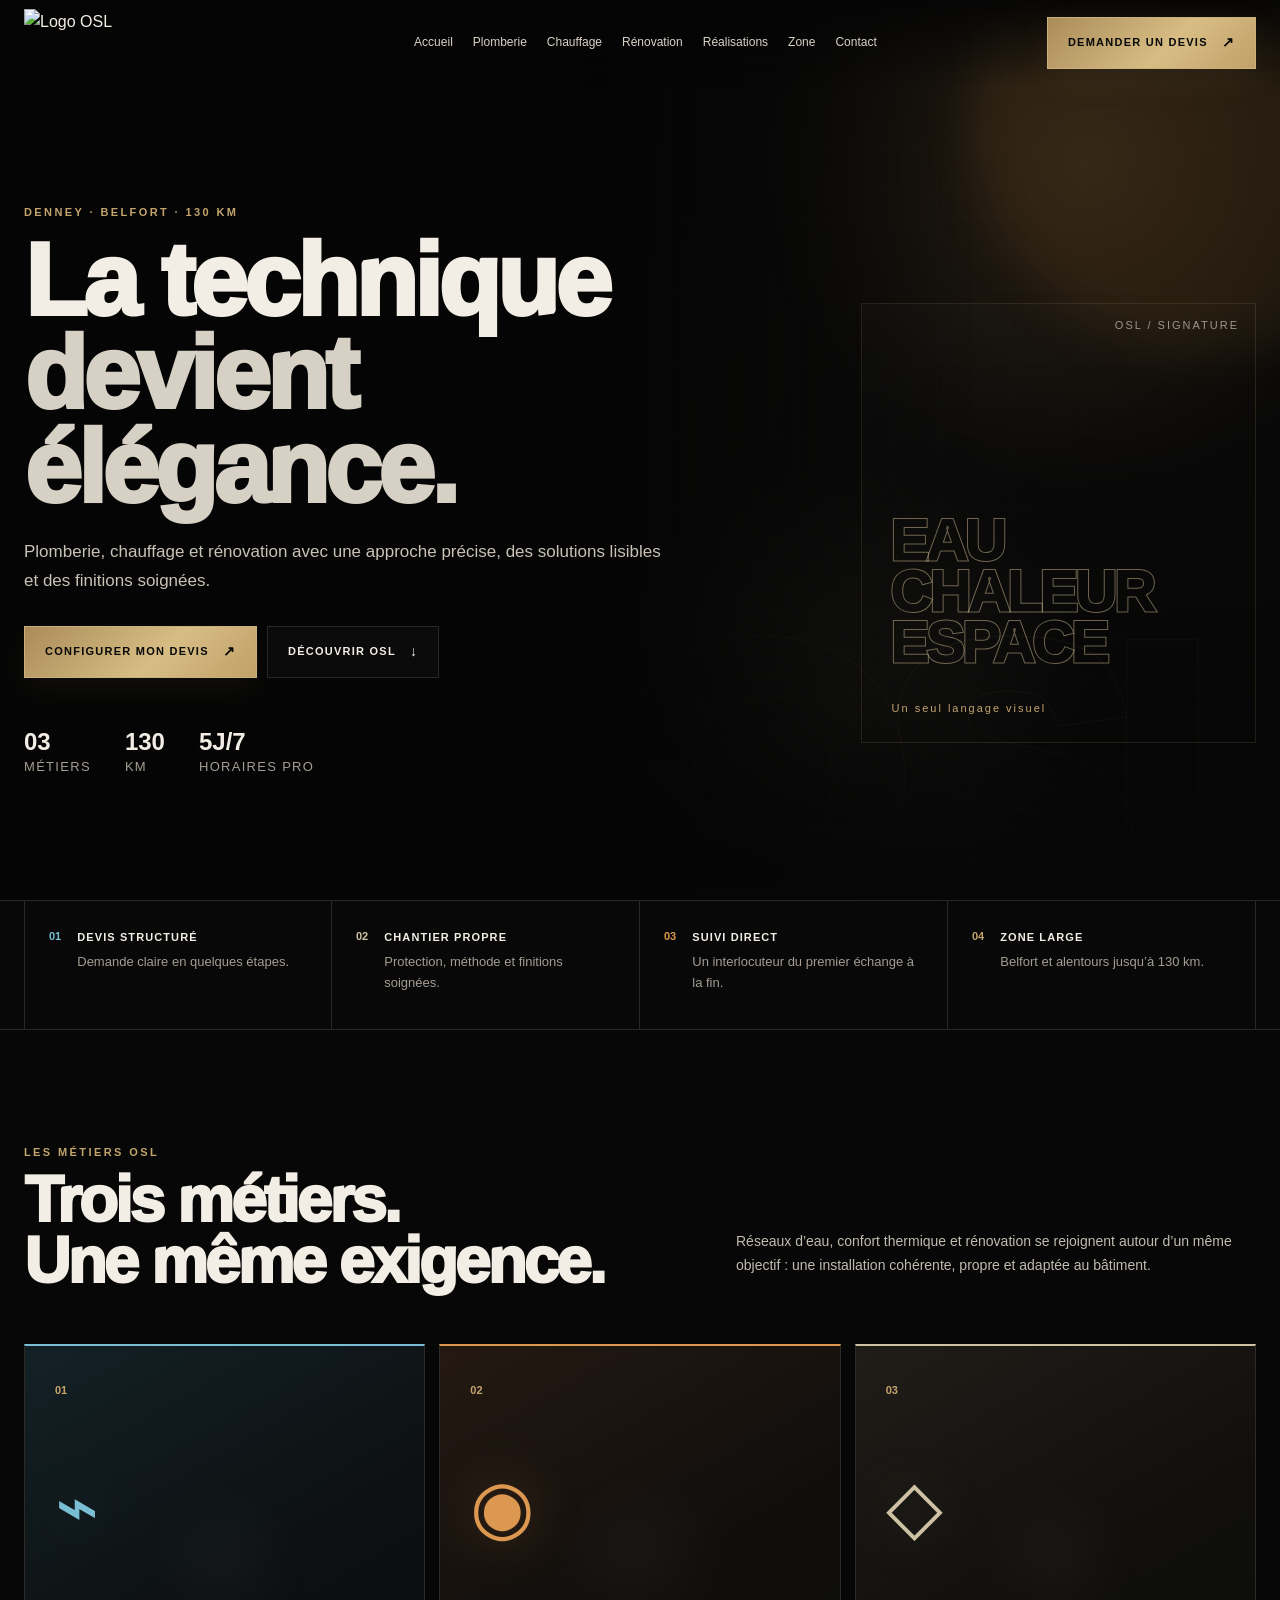
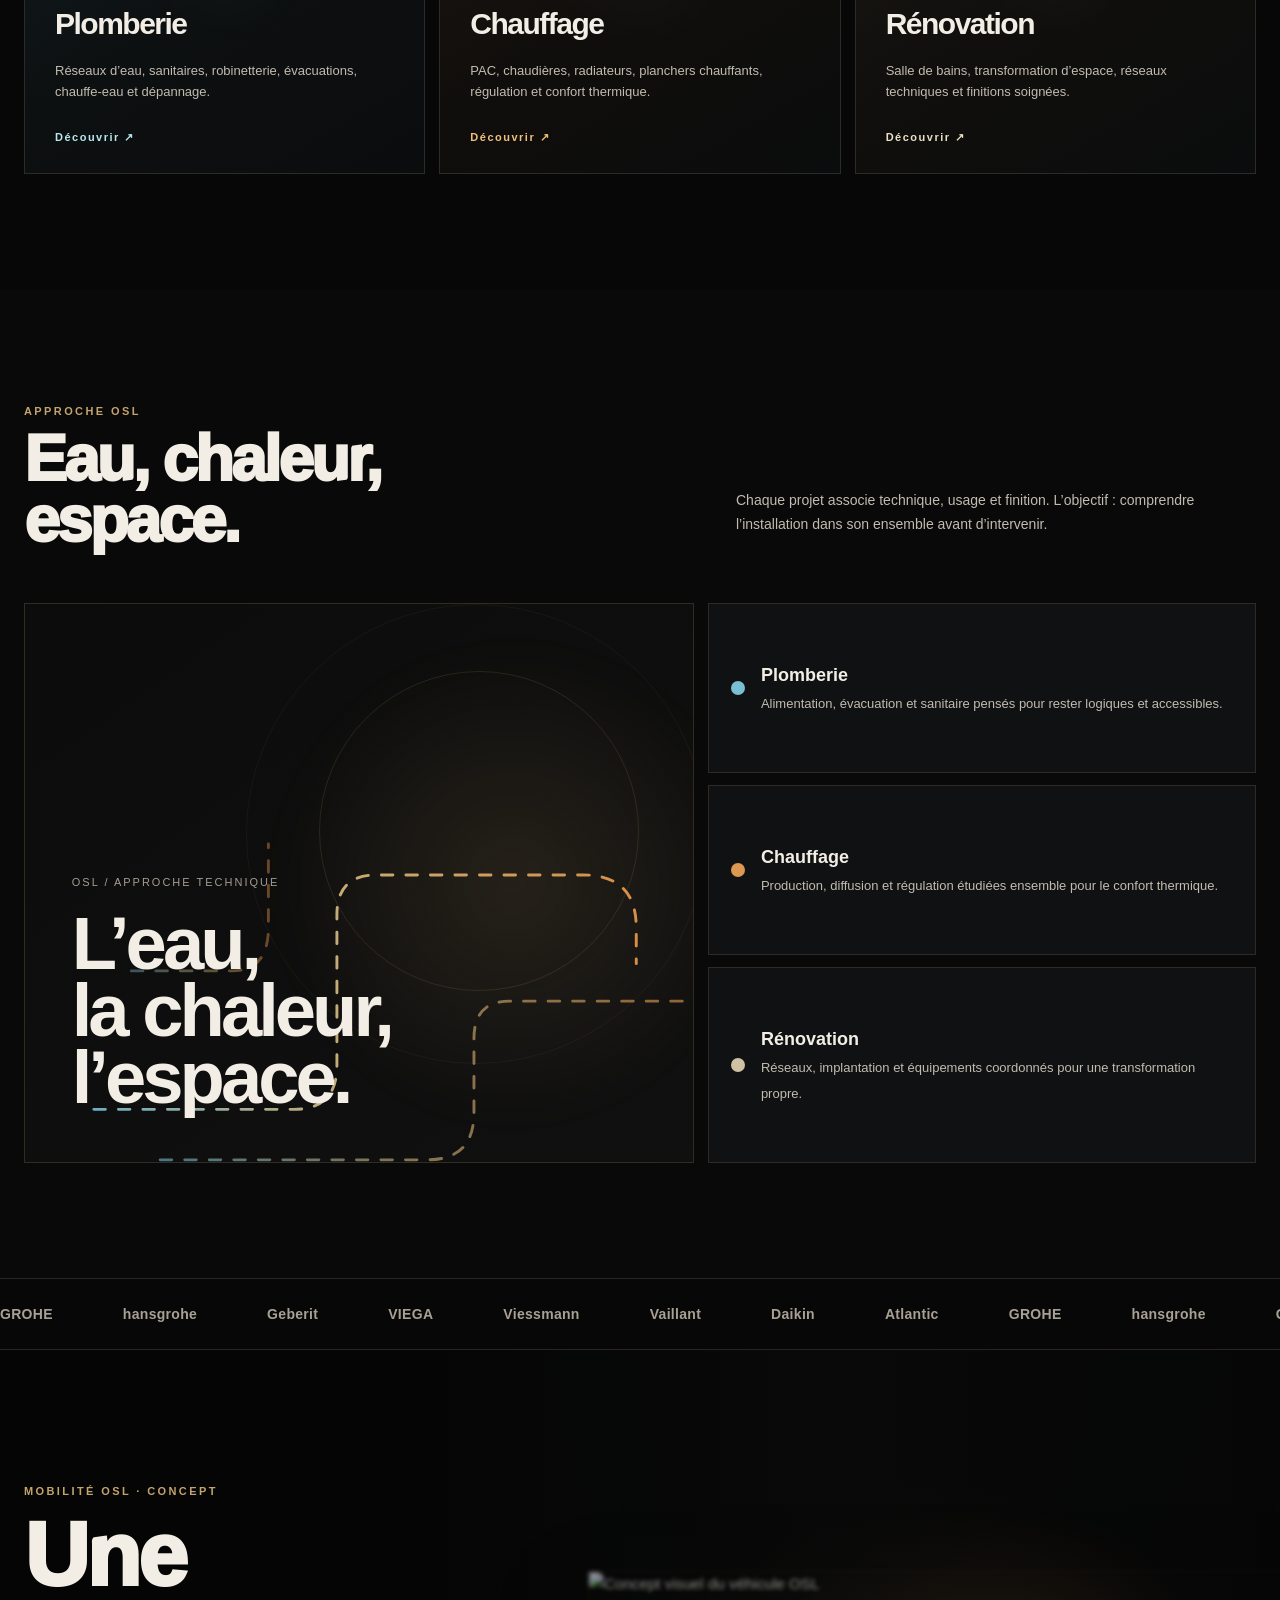
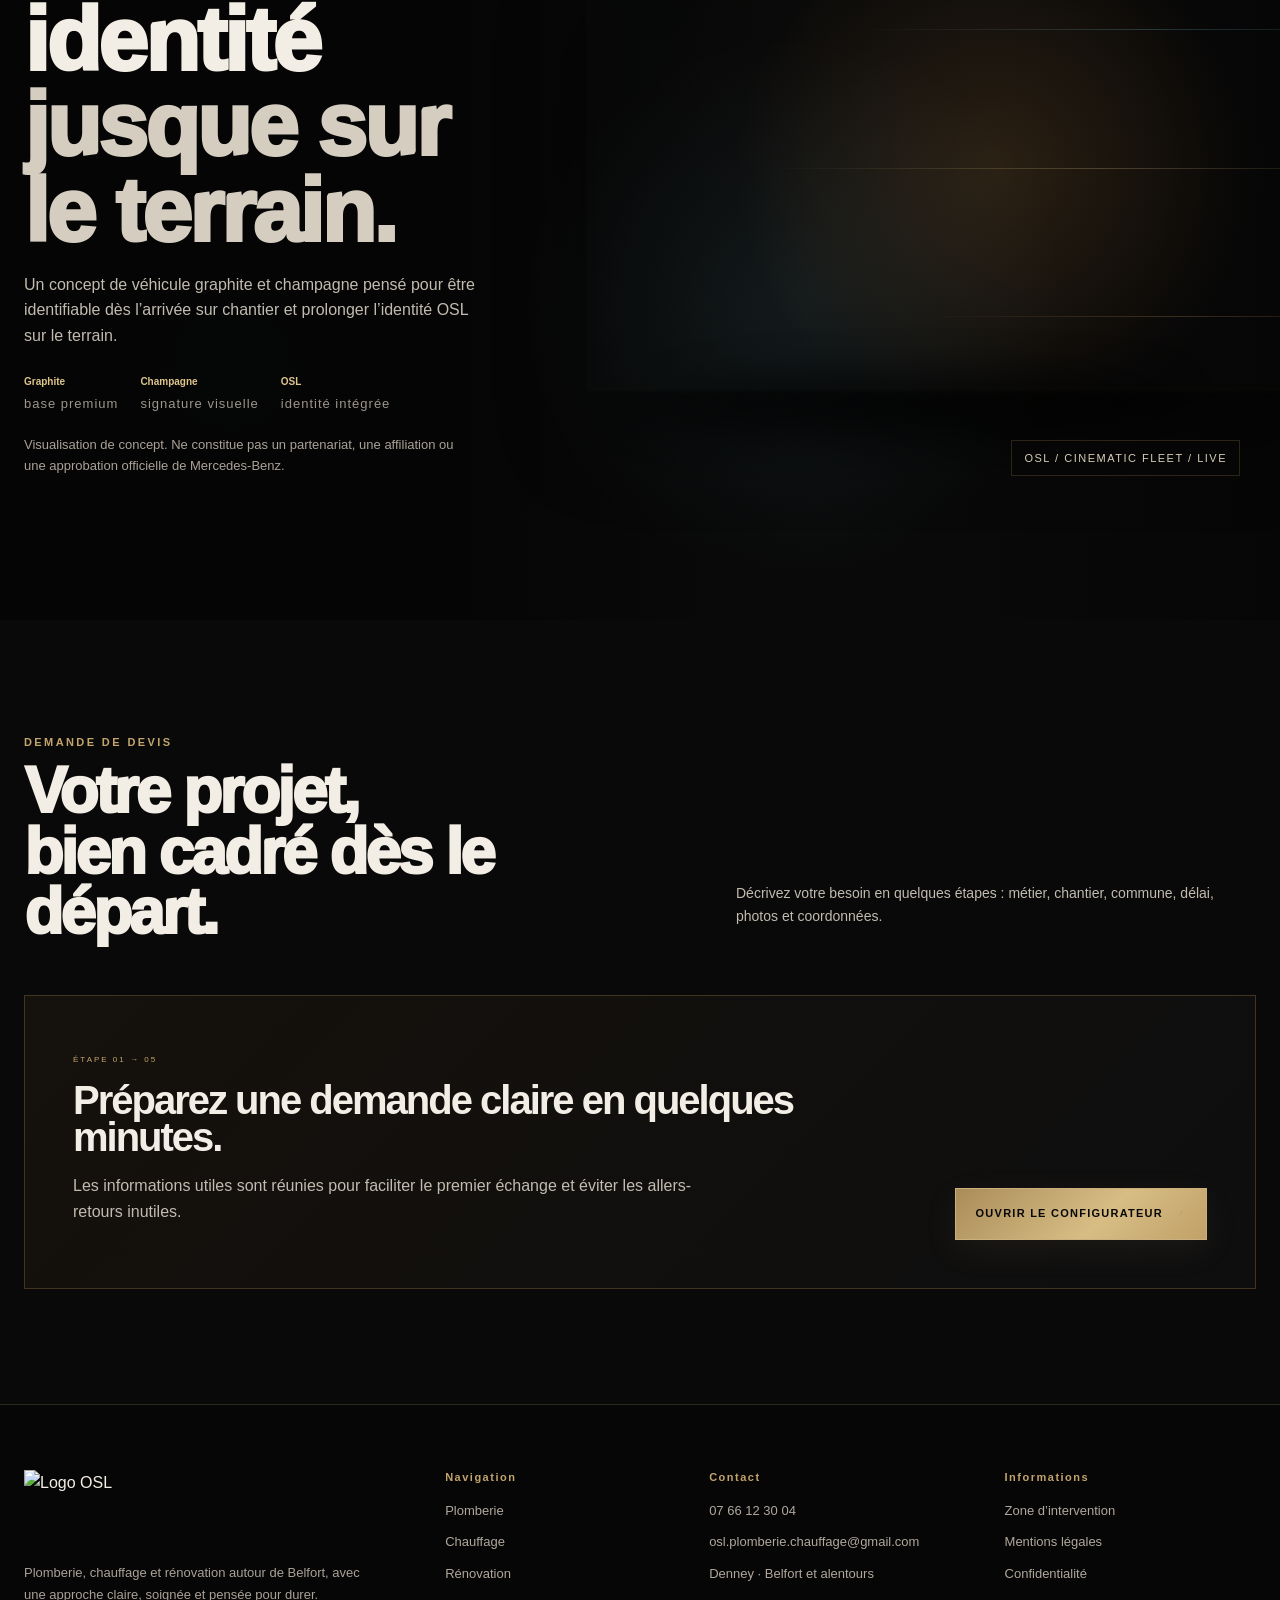
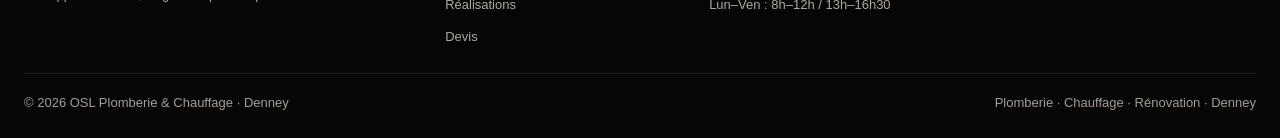
==== commit 9f013651: "Add files via upload" ====
--- a/index.html
+++ b/index.html
@@ -1,33 +1,31 @@
 <!doctype html>
-<html lang="fr">
+<html class="no-js" lang="fr">
 <head>
 <meta charset="utf-8">
 <meta name="viewport" content="width=device-width,initial-scale=1,viewport-fit=cover">
 <meta name="theme-color" content="#070707">
-<meta name="color-scheme" content="dark">
+<script>document.documentElement.classList.replace('no-js','js')</script>
 <title>OSL Plomberie & Chauffage — Denney, Belfort et alentours</title>
-<meta name="description" content="OSL Plomberie & Chauffage à Denney : plomberie, chauffage et rénovation autour de Belfort jusqu’à 130 km. Découvrez l’univers OSL et configurez votre projet.">
+<meta name="description" content="OSL Plomberie & Chauffage à Denney : plomberie, chauffage et rénovation autour de Belfort. Découvrez un univers premium et demandez votre devis.">
 <meta property="og:title" content="OSL Plomberie & Chauffage — Denney, Belfort et alentours">
-<meta property="og:description" content="OSL Plomberie & Chauffage à Denney : plomberie, chauffage et rénovation autour de Belfort jusqu’à 130 km. Découvrez l’univers OSL et configurez votre projet.">
+<meta property="og:description" content="OSL Plomberie & Chauffage à Denney : plomberie, chauffage et rénovation autour de Belfort. Découvrez un univers premium et demandez votre devis.">
 <meta property="og:type" content="website">
+<link rel="canonical" href="https://osman615390-max.github.io/osl-site/">
+<meta property="og:image" content="https://osman615390-max.github.io/osl-site/assets/og-cover.webp">
 <link rel="icon" href="assets/favicon.svg" type="image/svg+xml">
-<link rel="stylesheet" href="style.css">
-<script type="application/ld+json">
-{"@context":"https://schema.org","@type":"HomeAndConstructionBusiness","name":"OSL Plomberie & Chauffage","email":"osl.plomberie.chauffage@gmail.com","telephone":"+33766123004","areaServed":"Belfort et alentours jusqu’à 130 km","address":{"@type":"PostalAddress","addressLocality":"Denney","addressCountry":"FR"},"openingHours":"Mo-Fr 08:00-12:00,13:00-16:30"}
-</script></head>
-<body class="home-page">
+<link rel="stylesheet" href="style.css?v=13">
+<script type="application/ld+json">{"@context":"https://schema.org","@type":"HomeAndConstructionBusiness","name":"OSL Plomberie & Chauffage","email":"osl.plomberie.chauffage@gmail.com","telephone":"+33766123004","areaServed":"Belfort et alentours jusqu’à 130 km","address":{"@type":"PostalAddress","addressLocality":"Denney","addressCountry":"FR"},"openingHours":"Mo-Fr 08:00-12:00,13:00-16:30"}</script>
+</head>
+<body class="body-home">
+<div class="site-loader" aria-hidden="true"><div class="loader-box"><strong>OSL</strong><i aria-hidden="true"></i><small>PLOMBERIE · CHAUFFAGE · RÉNOVATION</small></div></div>
 <div class="scroll-progress" aria-hidden="true"></div>
-<div class="grain" aria-hidden="true"></div>
 <div class="cursor-glow" aria-hidden="true"></div>
 
 <a class="skip-link" href="#main">Aller au contenu</a>
 <nav class="nav" aria-label="Navigation principale">
-  <div class="container navin">
-    <a class="brand" href="index.html" aria-label="OSL — Accueil">
-      <span class="logo"><b>OSL</b></span>
-      <span class="brand-copy"><strong>OSL</strong><small>PLOMBERIE · CHAUFFAGE · RÉNOVATION</small></span>
-    </a>
-    <div class="links">
+  <div class="container nav-inner">
+    <a class="brand" href="index.html" aria-label="Accueil OSL"><img src="assets/logo-osl-signature.svg" alt="Logo OSL" width="220" height="68"></a>
+    <div class="nav-links" id="mainNavigation">
       <a href="index.html">Accueil</a>
       <a href="plomberie.html">Plomberie</a>
       <a href="chauffage.html">Chauffage</a>
@@ -36,208 +34,39 @@
       <a href="zones.html">Zone</a>
       <a href="contact.html">Contact</a>
     </div>
-    <a class="navcta magnetic" href="devis.html">CONFIGURER MON PROJET <span>↗</span></a>
-    <button class="menu" aria-label="Ouvrir le menu" aria-expanded="false"><span></span><span></span></button>
+    <a class="nav-cta btn btn-gold magnet" href="devis.html">Demander un devis <span aria-hidden="true">↗</span></a>
+    <button class="nav-toggle" aria-label="Ouvrir le menu" aria-expanded="false" aria-controls="mainNavigation"><span></span><span></span></button>
   </div>
 </nav>
 
 
-<div class="site-loader" aria-hidden="true">
-  <div class="loader-frame"><span>OSL</span><i></i><small>SIGNATURE / 08</small></div>
-  <p>PLOMBERIE · CHAUFFAGE · RÉNOVATION</p>
-</div>
-
 <main id="main">
-<header class="signature-hero">
-  <div class="hero-noise" aria-hidden="true"></div>
-  <div class="hero-ring ring-one" aria-hidden="true"></div>
-  <div class="hero-ring ring-two" aria-hidden="true"></div>
-  <div class="hero-scan" aria-hidden="true"></div>
-  <div class="hero-ghost" aria-hidden="true">OSL</div>
+<header class="hero hero-home">
+  <div class="hero-grid-lines" aria-hidden="true"></div><div class="hero-aura hero-aqua" aria-hidden="true"></div><div class="hero-aura hero-amber" aria-hidden="true"></div><div class="hero-word" aria-hidden="true">OSL</div>
   <div class="container hero-layout">
-    <div class="hero-copy reveal">
-      <div class="eyebrow">DENNEY · BELFORT · RAYON 130 KM</div>
-      <h1>La technique<br><span>devient signature.</span></h1>
-      <p>Plomberie, chauffage et rénovation avec une approche précise, lisible et pensée jusque dans les détails.</p>
-      <div class="actions">
-        <a class="btn primary magnetic" href="devis.html">CONFIGURER MON PROJET <i>↗</i></a>
-        <a class="btn magnetic" href="#signature-story">DÉCOUVRIR OSL <i>↓</i></a>
-      </div>
-      <div class="hero-metrics" aria-label="Informations clés">
-        <span><b data-count="3">03</b><small>MÉTIERS</small></span>
-        <span><b data-count="130">130</b><small>KM AUTOUR DE BELFORT</small></span>
-        <span><b>5j/7</b><small>LUNDI — VENDREDI</small></span>
-      </div>
-    </div>
-    <div class="hero-signature reveal" aria-hidden="true">
-      <div class="signature-card">
-        <span class="signature-index">OSL / 2026</span>
-        <div class="signature-lines"><i></i><i></i><i></i><i></i></div>
-        <strong>EAU<br>CHALEUR<br>ESPACE</strong>
-        <small>UN SEUL LANGAGE</small>
-      </div>
-    </div>
+    <div class="hero-copy reveal"><div class="eyebrow">DENNEY · BELFORT · 130 KM</div><h1>La technique<br><span>devient élégance.</span></h1><p>Plomberie, chauffage et rénovation avec une approche précise, des solutions lisibles et des finitions soignées.</p><div class="hero-actions"><a class="btn btn-gold magnet" href="devis.html">Configurer mon devis <span aria-hidden="true">↗</span></a><a class="btn magnet" href="#services">Découvrir OSL <span aria-hidden="true">↓</span></a></div><div class="hero-metrics"><span><b data-count="3">03</b><small>MÉTIERS</small></span><span><b data-count="130">130</b><small>KM</small></span><span><b>5J/7</b><small>HORAIRES PRO</small></span></div></div>
+    <div class="hero-mark reveal"><div class="hero-mark-box"><span>OSL / SIGNATURE</span><strong>EAU<br>CHALEUR<br>ESPACE</strong><small>Un seul langage visuel</small></div></div>
   </div>
-  <div class="scroll-cue"><span></span>SCROLL TO EXPLORE</div>
 </header>
-
-<section class="trust-rail">
-  <div class="container trust-grid">
-    <article><span>01</span><div><b>DEVIS CLAIR</b><small>Une proposition structurée avant intervention.</small></div></article>
-    <article><span>02</span><div><b>CHANTIER PROPRE</b><small>Protection, méthode et finitions soignées.</small></div></article>
-    <article><span>03</span><div><b>SUIVI UNIQUE</b><small>Un interlocuteur du premier échange à la fin.</small></div></article>
-    <article><span>04</span><div><b>ZONE ÉTENDUE</b><small>Belfort et alentours, jusqu’à 130 km selon projet.</small></div></article>
-  </div>
-</section>
-
-<section class="story-shell" id="signature-story">
-  <div class="container story-head reveal">
-    <div><div class="eyebrow">LE FILM OSL</div><h2>Trois métiers.<br>Un même niveau d’exigence.</h2></div>
-    <p>Faites défiler : la matière, la chaleur et l’espace se transforment dans une seule scène interactive.</p>
-  </div>
-  <div class="story-wrap">
-    <div class="story-visual" data-scene="water">
-      <div class="story-grid" aria-hidden="true"></div>
-      <div class="story-aura" aria-hidden="true"></div>
-      <div class="water-drop" aria-hidden="true"></div>
-      <div class="heat-core" aria-hidden="true"></div>
-      <div class="reno-frame frame-a" aria-hidden="true"></div>
-      <div class="reno-frame frame-b" aria-hidden="true"></div>
-      <svg class="story-pipes" viewBox="0 0 1000 760" aria-hidden="true">
-        <defs><linearGradient id="storyGold" x1="0" x2="1"><stop stop-color="#6f5125"/><stop offset=".48" stop-color="#e5c47a"/><stop offset="1" stop-color="#6f5125"/></linearGradient></defs>
-        <path d="M20 565H260Q340 565 340 485V260Q340 190 410 190H785Q880 190 880 285V330"/>
-        <path d="M90 690H480Q560 690 560 610V465Q560 405 620 405H985"/>
-        <path d="M165 390H250Q300 390 300 340V95"/>
-      </svg>
-      <div class="story-display">
-        <small>OSL / INTERACTIVE TECHNICAL STORY</small>
-        <strong class="story-title">L’eau.<br>Maîtrisée.</strong>
-        <span class="story-counter">01 / 03</span>
-      </div>
-    </div>
-    <div class="story-chapters">
-      <article class="story-chapter active" data-scene="water" data-title="L’eau.|Maîtrisée." data-index="01 / 03">
-        <span>01</span><div><div class="eyebrow">PLOMBERIE</div><h3>Un réseau pensé pour durer.</h3><p>Alimentation, évacuation, sanitaire, chauffe-eau et dépannage : chaque élément doit rester logique, accessible et propre.</p><a href="plomberie.html">EXPLORER LA PLOMBERIE →</a></div>
-      </article>
-      <article class="story-chapter" data-scene="heat" data-title="La chaleur.|Contrôlée." data-index="02 / 03">
-        <span>02</span><div><div class="eyebrow">CHAUFFAGE</div><h3>Le confort sans gaspillage.</h3><p>Production, diffusion et régulation : le système est pensé dans son ensemble pour viser confort et cohérence technique.</p><a href="chauffage.html">EXPLORER LE CHAUFFAGE →</a></div>
-      </article>
-      <article class="story-chapter" data-scene="reno" data-title="L’espace.|Transformé." data-index="03 / 03">
-        <span>03</span><div><div class="eyebrow">RÉNOVATION</div><h3>Transformer sans compromis.</h3><p>La technique disparaît derrière une finition nette : réseaux, équipements et implantation travaillent ensemble.</p><a href="renovation.html">EXPLORER LA RÉNOVATION →</a></div>
-      </article>
-    </div>
-  </div>
-</section>
-
-<section class="expertise">
-  <div class="container">
-    <div class="section-head reveal"><div><div class="eyebrow">EXPERTISE OSL</div><h2>Un chantier lisible<br>du premier trait au dernier détail.</h2></div><p>OSL structure chaque intervention autour d’un besoin concret, d’une solution technique et d’un résultat propre.</p></div>
-    <div class="expertise-grid">
-      <a class="expertise-card tilt reveal" href="plomberie.html"><span>01</span><div class="service-symbol water-symbol">⌁</div><h3>Plomberie</h3><p>Réseaux, sanitaires, évacuations, robinetterie, chauffe-eau et dépannage.</p><b>VOIR LE MÉTIER ↗</b></a>
-      <a class="expertise-card tilt reveal" href="chauffage.html"><span>02</span><div class="service-symbol heat-symbol">◉</div><h3>Chauffage</h3><p>Pompes à chaleur, chaudières, radiateurs, planchers chauffants et régulation.</p><b>VOIR LE MÉTIER ↗</b></a>
-      <a class="expertise-card tilt reveal" href="renovation.html"><span>03</span><div class="service-symbol reno-symbol">◇</div><h3>Rénovation</h3><p>Salles de bains, transformation des espaces, réseaux techniques et finitions.</p><b>VOIR LE MÉTIER ↗</b></a>
-    </div>
-  </div>
-</section>
-
-<div class="brand-marquee" aria-label="Marques de référence du secteur">
-  <div class="brand-track">
-    <b>GROHE</b><b>hansgrohe</b><b>Geberit</b><b>VIEGA</b><b>Viessmann</b><b>Vaillant</b><b>Daikin</b><b>Atlantic</b>
-    <b>GROHE</b><b>hansgrohe</b><b>Geberit</b><b>VIEGA</b><b>Viessmann</b><b>Vaillant</b><b>Daikin</b><b>Atlantic</b>
-  </div>
-</div>
-
-<section class="portfolio-tease">
-  <div class="container">
-    <div class="section-head reveal"><div><div class="eyebrow">RÉALISATIONS</div><h2>Le futur portfolio<br>des chantiers OSL.</h2></div><p>La structure est prête : avant/après, fiche chantier, prestations, marques et détails. Les visuels actuels restent clairement présentés comme illustrations.</p></div>
-    <div class="portfolio-feature reveal">
-      <div class="portfolio-image pi-one"><span>ILLUSTRATION · À REMPLACER PAR UN CHANTIER OSL</span></div>
-      <div class="portfolio-copy"><span>01 / SANITAIRE</span><h3>Une présentation digne du résultat.</h3><p>Grand format, informations techniques et lecture simple du projet.</p><a class="text-link" href="realisations.html">OUVRIR LE PORTFOLIO →</a></div>
-    </div>
-  </div>
-</section>
-
-<section class="vehicle-cinema" id="flotte">
-  <div class="vehicle-sticky">
-    <div class="vehicle-bg" aria-hidden="true"></div>
-    <div class="vehicle-speed-lines" aria-hidden="true"><i></i><i></i><i></i><i></i></div>
-    <div class="vehicle-light-sweep" aria-hidden="true"></div>
-    <div class="vehicle-smoke smoke-a" aria-hidden="true"></div>
-    <div class="vehicle-smoke smoke-b" aria-hidden="true"></div>
-    <div class="container vehicle-layout">
-      <div class="vehicle-copy">
-        <div class="eyebrow">MOBILITÉ OSL · CONCEPT</div>
-        <h2>Une présence<br><span>qui se remarque.</span></h2>
-        <p>Un concept de véhicule noir graphite et champagne pensé pour prolonger l’identité OSL jusque sur le terrain.</p>
-        <div class="vehicle-stats">
-          <span><b>GRAPHITE</b><small>BASE VISUELLE</small></span>
-          <span><b>CHAMPAGNE</b><small>SIGNATURE</small></span>
-          <span><b>OSL</b><small>IDENTITÉ</small></span>
-        </div>
-        <small class="concept-note">Visualisation de concept. Ne constitue pas un partenariat, une affiliation ou une approbation officielle de Mercedes-Benz.</small>
-      </div>
-      <div class="vehicle-frame">
-        <picture>
-          <source media="(max-width:700px)" srcset="assets/sprinter-mobile.webp">
-          <img src="assets/sprinter-cinematic.webp" width="1800" height="1000" loading="lazy" alt="Concept visuel d’un fourgon OSL noir graphite et champagne">
-        </picture>
-        <div class="vehicle-hud hud-a"><b>01</b><span>PLOMBERIE</span></div>
-        <div class="vehicle-hud hud-b"><b>02</b><span>CHAUFFAGE</span></div>
-        <div class="vehicle-hud hud-c"><b>03</b><span>RÉNOVATION</span></div>
-        <div class="vehicle-caption">CONCEPT OSL / CINEMATIC FLEET 01</div>
-      </div>
-    </div>
-  </div>
-</section>
-
-<section class="method">
-  <div class="container">
-    <div class="section-head reveal"><div><div class="eyebrow">MÉTHODE OSL</div><h2>Simple pour le client.<br>Structuré derrière.</h2></div><p>Le projet avance étape par étape, sans brouiller les responsabilités ni les décisions.</p></div>
-    <div class="method-grid">
-      <article class="reveal"><span>01</span><h3>Comprendre</h3><p>Besoin, contraintes, commune, délai et niveau de finition recherché.</p></article>
-      <article class="reveal"><span>02</span><h3>Concevoir</h3><p>Choix de la solution, implantation, matériels et logique d’intervention.</p></article>
-      <article class="reveal"><span>03</span><h3>Réaliser</h3><p>Organisation du chantier, protection, pose et contrôles intermédiaires.</p></article>
-      <article class="reveal"><span>04</span><h3>Finaliser</h3><p>Contrôle final, explications et remise d’un résultat propre.</p></article>
-    </div>
-  </div>
-</section>
-
-<section class="qualification-section">
-  <div class="container">
-    <div class="section-head reveal"><div><div class="eyebrow">QUALIFICATIONS</div><h2>Des objectifs affichés<br>sans les présenter comme acquis.</h2></div><p>Les mentions ci-dessous restent des objectifs de développement à mettre à jour uniquement après obtention réelle.</p></div>
-    <div class="qualification-grid">
-      <article class="reveal"><span>OBJECTIF</span><b>RGE</b></article>
-      <article class="reveal"><span>OBJECTIF</span><b>QualiPAC</b></article>
-      <article class="reveal"><span>OBJECTIF</span><b>QUALIBAT</b></article>
-      <article class="reveal"><span>OBJECTIF</span><b>PG</b></article>
-      <article class="reveal"><span>OBJECTIF</span><b>QualiBois</b></article>
-      <article class="reveal"><span>OBJECTIF</span><b>QualiSol</b></article>
-    </div>
-  </div>
-</section>
-
-<section class="project-config-tease">
-  <div class="container config-panel reveal">
-    <div><div class="eyebrow">CONFIGURATEUR OSL</div><h2>Votre projet en<br>quelques choix.</h2><p>Choisissez le métier, précisez votre besoin, votre commune et votre délai. Le configurateur prépare une demande structurée à envoyer à OSL.</p></div>
-    <div class="config-preview" aria-hidden="true"><span class="active">01</span><i></i><span>02</span><i></i><span>03</span><i></i><span>04</span><i></i><span>05</span></div>
-    <a class="btn primary magnetic" href="devis.html">COMMENCER MA DEMANDE <i>↗</i></a>
-  </div>
-</section>
+<section class="trust-strip"><div class="container trust-grid"><article><span>01</span><div><b>DEVIS STRUCTURÉ</b><small>Demande claire en quelques étapes.</small></div></article><article><span>02</span><div><b>CHANTIER PROPRE</b><small>Protection, méthode et finitions soignées.</small></div></article><article><span>03</span><div><b>SUIVI DIRECT</b><small>Un interlocuteur du premier échange à la fin.</small></div></article><article><span>04</span><div><b>ZONE LARGE</b><small>Belfort et alentours jusqu’à 130 km.</small></div></article></div></section>
+<section id="services" class="services-home"><div class="container"><div class="section-head reveal"><div><div class="eyebrow">LES MÉTIERS OSL</div><h2>Trois métiers.<br>Une même exigence.</h2></div><p>Réseaux d’eau, confort thermique et rénovation se rejoignent autour d’un même objectif : une installation cohérente, propre et adaptée au bâtiment.</p></div><div class="service-cards"><a href="plomberie.html" class="service-home-card theme-water tilt reveal"><span>01</span><i aria-hidden="true">⌁</i><h3>Plomberie</h3><p>Réseaux d’eau, sanitaires, robinetterie, évacuations, chauffe-eau et dépannage.</p><b>Découvrir ↗</b></a><a href="chauffage.html" class="service-home-card theme-heat tilt reveal"><span>02</span><i aria-hidden="true">◉</i><h3>Chauffage</h3><p>PAC, chaudières, radiateurs, planchers chauffants, régulation et confort thermique.</p><b>Découvrir ↗</b></a><a href="renovation.html" class="service-home-card theme-stone tilt reveal"><span>03</span><i aria-hidden="true">◇</i><h3>Rénovation</h3><p>Salle de bains, transformation d’espace, réseaux techniques et finitions soignées.</p><b>Découvrir ↗</b></a></div></div></section>
+<section class="immersive-story"><div class="container"><div class="section-head reveal"><div><div class="eyebrow">APPROCHE OSL</div><h2>Eau, chaleur,<br>espace.</h2></div><p>Chaque projet associe technique, usage et finition. L’objectif : comprendre l’installation dans son ensemble avant d’intervenir.</p></div><div class="story-shell reveal"><div class="story-stage" data-mode="water"><div class="story-ring ring-1"></div><div class="story-ring ring-2"></div><div class="story-glow" aria-hidden="true"></div><svg viewBox="0 0 1000 560" class="story-svg" aria-hidden="true"><defs><linearGradient id="pipeGold" x1="0" x2="1"><stop offset="0" stop-color="#6daec2"/><stop offset=".46" stop-color="#c6ab75"/><stop offset="1" stop-color="#d78f48"/></linearGradient></defs><path class="pipe p1" d="M58 440 H335 Q395 440 395 380 V170 Q395 115 450 115 H736 Q810 115 810 188 V238"/><path class="pipe p2" d="M150 510 H520 Q585 510 585 445 V342 Q585 290 634 290 H928"/><path class="pipe p3" d="M110 248 H250 Q300 248 300 188 V72"/></svg><div class="story-display"><small>OSL / APPROCHE TECHNIQUE</small><strong>L’eau,<br>la chaleur,<br>l’espace.</strong></div></div><div class="story-legend"><article class="reveal"><span class="dot water"></span><div><b>Plomberie</b><small>Alimentation, évacuation et sanitaire pensés pour rester logiques et accessibles.</small></div></article><article class="reveal"><span class="dot heat"></span><div><b>Chauffage</b><small>Production, diffusion et régulation étudiées ensemble pour le confort thermique.</small></div></article><article class="reveal"><span class="dot stone"></span><div><b>Rénovation</b><small>Réseaux, implantation et équipements coordonnés pour une transformation propre.</small></div></article></div></div></div></section>
+<div class="brand-marquee"><div class="brand-track"><b>GROHE</b><b>hansgrohe</b><b>Geberit</b><b>VIEGA</b><b>Viessmann</b><b>Vaillant</b><b>Daikin</b><b>Atlantic</b><b>GROHE</b><b>hansgrohe</b><b>Geberit</b><b>VIEGA</b><b>Viessmann</b><b>Vaillant</b><b>Daikin</b><b>Atlantic</b></div></div>
+<section class="vehicle-showcase" id="flotte"><div class="vehicle-bg" aria-hidden="true"></div><div class="vehicle-lines" aria-hidden="true"><i aria-hidden="true"></i><i aria-hidden="true"></i><i aria-hidden="true"></i></div><div class="container vehicle-layout"><div class="vehicle-copy reveal"><div class="eyebrow">MOBILITÉ OSL · CONCEPT</div><h2>Une identité<br><span>jusque sur le terrain.</span></h2><p>Un concept de véhicule graphite et champagne pensé pour être identifiable dès l’arrivée sur chantier et prolonger l’identité OSL sur le terrain.</p><div class="vehicle-facts"><span><b>Graphite</b><small>base premium</small></span><span><b>Champagne</b><small>signature visuelle</small></span><span><b>OSL</b><small>identité intégrée</small></span></div><small class="legal-note">Visualisation de concept. Ne constitue pas un partenariat, une affiliation ou une approbation officielle de Mercedes-Benz.</small></div><div class="vehicle-stage reveal" id="vehicleStage"><div class="vehicle-headlight" aria-hidden="true"></div><div class="vehicle-shadow" aria-hidden="true"></div><div class="vehicle-image-wrap"><picture><source media="(max-width:700px)" srcset="assets/sprinter-mobile.webp"><img src="assets/sprinter-pro.webp" alt="Concept visuel du véhicule OSL" width="1800" height="1050"></picture></div><div class="vehicle-hud hud-1"><b>01</b><span>PLOMBERIE</span></div><div class="vehicle-hud hud-2"><b>02</b><span>CHAUFFAGE</span></div><div class="vehicle-hud hud-3"><b>03</b><span>RÉNOVATION</span></div><div class="vehicle-caption">OSL / CINEMATIC FLEET / LIVE</div></div></div></section>
+<section class="project-tease"><div class="container"><div class="section-head reveal"><div><div class="eyebrow">DEMANDE DE DEVIS</div><h2>Votre projet,<br>bien cadré dès le départ.</h2></div><p>Décrivez votre besoin en quelques étapes : métier, chantier, commune, délai, photos et coordonnées.</p></div><div class="config-panel reveal"><div><span>ÉTAPE 01 → 05</span><h3>Préparez une demande claire en quelques minutes.</h3><p>Les informations utiles sont réunies pour faciliter le premier échange et éviter les allers-retours inutiles.</p></div><a class="btn btn-gold magnet" href="devis.html">Ouvrir le configurateur <span aria-hidden="true">↗</span></a></div></div></section>
 </main>
 
-<footer class="footer">
+<footer class="site-footer">
   <div class="container footer-grid">
-    <div class="footer-brand">
-      <a class="brand" href="index.html"><span class="logo"><b>OSL</b></span><span class="brand-copy"><strong>OSL</strong><small>PLOMBERIE · CHAUFFAGE · RÉNOVATION</small></span></a>
-      <p>Une identité premium au service d’une approche technique claire, propre et durable.</p>
-    </div>
-    <div><b>NAVIGATION</b><a href="plomberie.html">Plomberie</a><a href="chauffage.html">Chauffage</a><a href="renovation.html">Rénovation</a><a href="realisations.html">Réalisations</a></div>
-    <div><b>CONTACT</b><a href="tel:0766123004">07 66 12 30 04</a><a href="mailto:osl.plomberie.chauffage@gmail.com">osl.plomberie.chauffage@gmail.com</a><span>Denney · Belfort + 130 km</span><span>Lun–Ven 8h–12h / 13h–16h30</span></div>
-    <div><b>INFORMATIONS</b><a href="zones.html">Zone d’intervention</a><a href="mentions-legales.html">Mentions légales</a><a href="confidentialite.html">Confidentialité</a><a href="devis.html">Demande de devis</a></div>
+    <div class="footer-brand"><img src="assets/logo-osl-signature.svg" alt="Logo OSL" width="240" height="74"><p>Plomberie, chauffage et rénovation autour de Belfort, avec une approche claire, soignée et pensée pour durer.</p></div>
+    <div><b>Navigation</b><a href="plomberie.html">Plomberie</a><a href="chauffage.html">Chauffage</a><a href="renovation.html">Rénovation</a><a href="realisations.html">Réalisations</a><a href="devis.html">Devis</a></div>
+    <div><b>Contact</b><a href="tel:0766123004">07 66 12 30 04</a><a href="mailto:osl.plomberie.chauffage@gmail.com">osl.plomberie.chauffage@gmail.com</a><span>Denney · Belfort et alentours</span><span>Lun–Ven : 8h–12h / 13h–16h30</span></div>
+    <div><b>Informations</b><a href="zones.html">Zone d’intervention</a><a href="mentions-legales.html">Mentions légales</a><a href="confidentialite.html">Confidentialité</a></div>
   </div>
-  <div class="container footer-bottom"><span>© 2026 OSL Plomberie & Chauffage · Denney</span><span>Site conceptuel prêt à être finalisé avant publication.</span></div>
+  <div class="container footer-bottom"><span>© 2026 OSL Plomberie & Chauffage · Denney</span><span>Plomberie · Chauffage · Rénovation · Denney</span></div>
 </footer>
-<a class="mobile-call" href="tel:0766123004">APPELER OSL <span>↗</span></a>
-<script src="script.js"></script>
+<div class="mobile-actions" aria-label="Actions rapides"><a class="mobile-call" href="tel:0766123004">Appeler <span aria-hidden="true">↗</span></a><a class="mobile-quote" href="devis.html">Devis <span aria-hidden="true">↗</span></a></div>
+<script src="script.js?v=13"></script>
 
-</body></html>+</body>
+</html>
--- a/style.css
+++ b/style.css
@@ -1,300 +1,224 @@
 
+:root{--bg:#070707;--bg2:#0d0d0d;--panel:#121314;--panel2:#18191b;--line:#2c2b28;--text:#f3eee5;--muted:#c2bbb0;--muted2:#9d968d;--gold:#d0ad6c;--gold2:#efd38f;--water:#7fc5da;--waterSoft:#1b2a31;--heat:#e6a152;--heatSoft:#2d2216;--stone:#d8c8a2;--stoneSoft:#221f1a;--max:1280px;--navH:86px}*{box-sizing:border-box}html{scroll-behavior:smooth;background:var(--bg)}body{margin:0;background:var(--bg);color:var(--text);font-family:Arial,"Helvetica Neue",Helvetica,sans-serif;line-height:1.6;overflow-x:hidden}a{color:inherit;text-decoration:none}img{max-width:100%;display:block}button,input,select,textarea{font:inherit}.container{width:min(calc(100% - 48px),var(--max));margin:auto}.skip-link{position:fixed;top:-80px;left:16px;z-index:9999;background:var(--gold);color:#080808;padding:12px 16px;font-weight:900;transition:.2s}.skip-link:focus{top:14px}.sr-only{position:absolute!important;left:-9999px!important}.eyebrow{font-size:10px;font-weight:900;letter-spacing:3px;text-transform:uppercase;color:var(--gold)}section{padding:115px 0;position:relative}.reveal{opacity:0;transform:translateY(26px);transition:opacity .8s cubic-bezier(.2,.8,.2,1),transform .8s cubic-bezier(.2,.8,.2,1)}.reveal.show{opacity:1;transform:none}.scroll-progress{position:fixed;top:0;left:0;height:2px;width:0;background:linear-gradient(90deg,var(--water),var(--gold2),var(--heat));z-index:10001}.cursor-glow{position:fixed;left:50%;top:50%;translate:-50% -50%;width:540px;height:540px;border-radius:50%;background:radial-gradient(circle,#d0ad6c12,transparent 66%);pointer-events:none;opacity:0;z-index:0}.btn{display:inline-flex;align-items:center;justify-content:center;gap:14px;min-height:50px;padding:0 20px;border:1px solid #ffffff1e;background:#0b0b0b;color:var(--text);font-size:10px;font-weight:900;letter-spacing:1.25px;text-transform:uppercase;transition:.28s;cursor:pointer}.btn:hover{transform:translateY(-2px);border-color:#d0ad6c88}.btn-gold{background:linear-gradient(135deg,#b98b42,#e9cd88);color:#080808;border-color:#d4b171}.btn span{font-size:14px}.notice{border:1px solid #c9a56d55;background:#c9a56d12;padding:18px 18px;color:#c4bbad;font-size:13px}.notice strong{color:#fff1d0}.mini-note,.send-note{margin-top:18px;padding:14px 16px;border-left:2px solid var(--gold);background:#d0ad6c10;color:#a9a090;font-size:12px}.nav{position:fixed;z-index:9000;inset:0 0 auto;height:var(--navH);display:flex;align-items:center;transition:.35s;background:linear-gradient(#050505ed,transparent)}.nav.scrolled{background:#080808ef;backdrop-filter:blur(18px);border-bottom:1px solid #ffffff10}.nav-inner{display:flex;align-items:center;justify-content:space-between;gap:24px}.brand img{width:220px;height:auto}.nav-links{display:flex;align-items:center;gap:20px}.nav-links a{font-size:11px;color:#d9d2c7;position:relative;padding:10px 0}.nav-links a::after{content:"";position:absolute;left:0;right:100%;bottom:2px;height:1px;background:linear-gradient(90deg,var(--water),var(--gold),var(--heat));transition:.3s}.nav-links a:hover,.nav-links a.active{color:var(--gold2)}.nav-links a:hover::after,.nav-links a.active::after{right:0}.nav-toggle{display:none;width:48px;height:48px;border:1px solid #ffffff18;background:#0b0b0b;position:relative}.nav-toggle span{position:absolute;left:13px;right:13px;height:1px;background:#fff;transition:.3s}.nav-toggle span:first-child{top:18px}.nav-toggle span:last-child{top:28px}.nav.open .nav-toggle span:first-child{transform:rotate(45deg);top:23px}.nav.open .nav-toggle span:last-child{transform:rotate(-45deg);top:23px}.site-loader{position:fixed;inset:0;z-index:12000;background:#050505;display:grid;place-content:center;text-align:center;transition:opacity .7s,visibility .7s}.site-loader.hide{opacity:0;visibility:hidden}.loader-box{width:min(420px,80vw);height:170px;border:1px solid #d0ad6c35;display:grid;place-items:center;position:relative}.loader-box strong{font-size:clamp(68px,12vw,126px);font-weight:950;letter-spacing:-8px;color:var(--gold)}.loader-box i{position:absolute;left:12%;right:12%;bottom:26px;height:1px;background:#31291e;overflow:hidden}.loader-box i::before{content:"";display:block;width:34%;height:100%;background:linear-gradient(90deg,transparent,var(--water),var(--gold2),var(--heat),transparent);animation:loader 1.2s linear infinite}.loader-box small{position:absolute;top:12px;right:12px;color:#9d968d;font-size:7px;letter-spacing:2px}@keyframes loader{from{transform:translateX(-120%)}to{transform:translateX(360%)}}.hero{min-height:100svh;display:grid;align-items:end;overflow:hidden;position:relative}.hero-home{background:radial-gradient(circle at 20% 72%, rgba(127,197,218,.12), transparent 26%),radial-gradient(circle at 82% 22%, rgba(230,161,82,.11), transparent 24%),linear-gradient(135deg,#050505,#0a0a09 52%,#060606)}.hero-home::before{content:"";position:absolute;inset:0;background:linear-gradient(90deg,#050505 0 44%,transparent 76%),linear-gradient(0deg,#070707 0,transparent 32%);z-index:1}.hero-grid-lines{position:absolute;inset:0;background-image:linear-gradient(#d0ad6c0b 1px,transparent 1px),linear-gradient(90deg,#d0ad6c0b 1px,transparent 1px);background-size:72px 72px;mask-image:radial-gradient(circle at 74% 36%,#000,transparent 64%);opacity:.4}.hero-aura{position:absolute;border-radius:50%;filter:blur(25px)}.hero-aqua{width:420px;height:420px;left:-120px;bottom:-120px;background:#4f96ab22}.hero-amber{width:460px;height:460px;right:-150px;top:-110px;background:#c68b3b18}.hero-word{position:absolute;right:-2vw;bottom:-2vw;font-size:clamp(180px,30vw,580px);line-height:.72;font-weight:950;letter-spacing:-30px;color:transparent;-webkit-text-stroke:1px #d0ad6c12;z-index:0;user-select:none}.hero-layout{position:relative;z-index:3;display:grid;grid-template-columns:1.08fr .55fr;gap:60px;align-items:end;padding:170px 0 88px}.hero-copy h1,.page-layout h1{font-size:clamp(60px,8vw,112px);line-height:.86;letter-spacing:-6px;margin:14px 0 24px;font-weight:950}.hero-copy h1 span,.page-layout h1 span{color:#d6d0c5}.hero-copy p,.page-layout p{max-width:650px;color:#c9c2b6;font-size:17px}.hero-actions{display:flex;flex-wrap:wrap;gap:10px;margin-top:30px}.hero-metrics{display:flex;gap:34px;margin-top:52px}.hero-metrics span{display:grid;gap:2px}.hero-metrics b{font-size:24px;line-height:1;font-weight:900}.hero-metrics small{font-size:8px;letter-spacing:1.3px;color:#a49d93}.hero-mark{padding-bottom:34px}.hero-mark-box{height:440px;border:1px solid #d0ad6c2b;position:relative;padding:28px;background:linear-gradient(145deg,#ffffff05,transparent 58%)}.hero-mark-box span{position:absolute;top:14px;right:16px;color:#9d968d;font-size:7px;letter-spacing:2px}.hero-mark-box strong{position:absolute;left:28px;bottom:74px;font-size:58px;line-height:.88;letter-spacing:-3px;font-weight:950;color:transparent;-webkit-text-stroke:1px #d9c28f8f}.hero-mark-box small{position:absolute;left:30px;bottom:26px;color:var(--gold);font-size:8px;letter-spacing:2px}.trust-strip{padding:0;background:#080808;border-block:1px solid #2b2823}.trust-grid{display:grid;grid-template-columns:repeat(4,1fr)}.trust-grid article{padding:28px 24px;min-height:128px;display:grid;grid-template-columns:auto 1fr;gap:16px;border-right:1px solid #2b2823}.trust-grid article:first-child{border-left:1px solid #2b2823}.trust-grid span{font-size:9px;color:var(--gold);font-weight:900}.trust-grid b{display:block;font-size:11px;letter-spacing:1.1px}.trust-grid small{display:block;color:#a49d93;font-size:11px;margin-top:4px}.section-head{display:flex;justify-content:space-between;align-items:end;gap:48px;margin-bottom:52px}.section-head h2{font-size:clamp(40px,5vw,70px);line-height:.92;letter-spacing:-4px;margin:10px 0 0;font-weight:950}.section-head p{max-width:520px;color:var(--muted);font-size:14px}.service-cards{display:grid;grid-template-columns:repeat(3,1fr);gap:14px}.service-home-card,.service-card,.portfolio-card,.contact-card,.choice{border:1px solid var(--line);background:linear-gradient(145deg,#141516,#0d0d0e);position:relative;overflow:hidden}.service-home-card{min-height:430px;padding:30px;transition:.3s;transform-style:preserve-3d}.service-home-card:hover{border-color:#6f5d40;box-shadow:0 24px 80px #000a}.service-home-card::after{content:"";position:absolute;inset:0;opacity:.35;pointer-events:none;background:radial-gradient(circle at var(--mx,50%) var(--my,50%),#ffffff14,transparent 30%)}.service-home-card span{font-size:9px;color:var(--gold);font-weight:900}.service-home-card i{display:block;font-style:normal;font-size:74px;margin:46px 0 34px}.service-home-card h3{font-size:30px;letter-spacing:-1.5px;margin:0 0 10px}.service-home-card p{color:var(--muted);font-size:13px;max-width:330px}.service-home-card b{position:absolute;left:30px;bottom:28px;font-size:8px;letter-spacing:1.5px;color:var(--gold2)}.theme-water i,.theme-water .page-visual i{color:var(--water)}.theme-heat i,.theme-heat .page-visual i{color:var(--heat)}.theme-stone i,.theme-stone .page-visual i{color:var(--stone)}.theme-water{background:linear-gradient(145deg,#12191c,#0d0f10)}.theme-heat{background:linear-gradient(145deg,#17120e,#0d0f10)}.theme-stone{background:linear-gradient(145deg,#171511,#0d0f10)}.immersive-story{background:#090909}.story-shell{display:grid;grid-template-columns:1.1fr .9fr;gap:14px}.story-stage{min-height:560px;border:1px solid #312b22;background:linear-gradient(145deg,#0c0c0c,#101010);position:relative;overflow:hidden}.story-ring{position:absolute;border:1px solid #d0ad6c22;border-radius:50%}.ring-1{width:320px;height:320px;right:8%;top:12%}.ring-2{width:460px;height:460px;right:-2%;top:0;opacity:.45}.story-glow{position:absolute;width:520px;height:520px;border-radius:50%;right:-80px;top:20px;background:radial-gradient(circle,#d0ad6c20,transparent 65%);filter:blur(18px)}.story-svg{position:absolute;right:-12%;bottom:-6%;width:108%;height:auto}.pipe{fill:none;stroke:url(#pipeGold);stroke-width:4;stroke-linecap:round;stroke-linejoin:round;stroke-dasharray:16 18;animation:pipeflow 10s linear infinite}.p2{animation-duration:13s;opacity:.65}.p3{animation-duration:7s;opacity:.45}@keyframes pipeflow{to{stroke-dashoffset:-340}}.story-display{position:absolute;left:7%;bottom:9%}.story-display small{color:#a49d93;font-size:7px;letter-spacing:2px}.story-display strong{display:block;font-size:clamp(48px,5.8vw,86px);line-height:.9;letter-spacing:-4px;margin-top:18px}.story-legend{display:grid;gap:12px}.story-legend article{border:1px solid #2f2b24;background:#101112;padding:22px;display:grid;grid-template-columns:auto 1fr;gap:16px;align-items:center}.dot{width:14px;height:14px;border-radius:50%;display:inline-block}.dot.water{background:var(--water)}.dot.heat{background:var(--heat)}.dot.stone{background:var(--stone)}.story-legend b{display:block;font-size:18px}.story-legend small{color:var(--muted);font-size:12px}.brand-marquee{overflow:hidden;border-block:1px solid #292620;background:#070707}.brand-track{display:flex;gap:70px;width:max-content;padding:24px 0;animation:brandrun 30s linear infinite;color:#a8a094}.brand-track b{font-size:14px;letter-spacing:.3px}@keyframes brandrun{to{transform:translateX(-50%)}}.vehicle-showcase{padding:120px 0 130px;overflow:hidden;background:radial-gradient(circle at 76% 52%, rgba(230,161,82,.11), transparent 26%),radial-gradient(circle at 16% 72%, rgba(127,197,218,.09), transparent 24%),linear-gradient(180deg,#070707,#090909)}.vehicle-bg{position:absolute;inset:0;background:radial-gradient(circle at 78% 48%,rgba(230,161,82,.16),transparent 24%),radial-gradient(circle at 62% 64%,rgba(127,197,218,.09),transparent 28%),linear-gradient(90deg,#050505 0 34%,#0a0a0a 64%,#060606 100%);opacity:.95;filter:none}.vehicle-lines i{position:absolute;right:-12%;height:1px;background:linear-gradient(90deg,transparent,#e4be77,transparent);width:45vw;opacity:.25;animation:speed 2.2s linear infinite}.vehicle-lines i:nth-child(1){top:32%}.vehicle-lines i:nth-child(2){top:48%;animation-delay:.6s;width:52vw}.vehicle-lines i:nth-child(3){top:65%;animation-delay:1.2s;width:40vw}@keyframes speed{from{transform:translateX(0)}to{transform:translateX(-280px)}}.vehicle-layout{display:grid;grid-template-columns:.75fr 1.25fr;gap:24px;align-items:center;position:relative;z-index:2}.vehicle-copy h2{font-size:clamp(52px,7vw,90px);line-height:.88;letter-spacing:-5px;margin:14px 0 18px;font-weight:950}.vehicle-copy h2 span{color:#d4cdc0}.vehicle-copy p{color:#c2bbaf;max-width:490px}.vehicle-facts{display:flex;gap:22px;flex-wrap:wrap;margin:26px 0 18px}.vehicle-facts b{display:block;color:var(--gold2);font-size:10px}.vehicle-facts small{font-size:7px;color:#9d968d;letter-spacing:1px}.legal-note{display:block;color:#aaa298;font-size:9px;max-width:520px}.vehicle-stage{position:relative;min-height:620px;display:grid;place-items:center}.vehicle-image-wrap{position:relative;width:min(980px,100%);transform:translateX(22%) scale(.87);opacity:0;filter:blur(10px);transition:1.2s cubic-bezier(.18,.88,.25,1)}.vehicle-image-wrap img{width:100%;height:auto;border:1px solid #d0ad6c25;box-shadow:0 40px 90px #000}.vehicle-stage.visible .vehicle-image-wrap{transform:translateX(0) scale(1);opacity:1;filter:none}.vehicle-stage::before{content:"";position:absolute;left:54%;top:17%;width:70px;height:70px;border-radius:50%;background:radial-gradient(circle,#fff2cf,transparent 62%);opacity:0;filter:blur(6px);transition:.9s .6s}.vehicle-stage.visible::before{opacity:.78}.vehicle-headlight{position:absolute;right:8%;top:32%;width:0;height:0;border-top:95px solid transparent;border-bottom:95px solid transparent;border-left:420px solid rgba(255,236,184,.10);filter:blur(7px);opacity:0;transform:translateX(-30px);transition:1.2s .4s}.vehicle-stage.visible .vehicle-headlight{opacity:1;transform:none}.vehicle-shadow{position:absolute;bottom:10%;right:11%;width:66%;height:48px;border-radius:50%;background:#000;filter:blur(24px);opacity:.7}.vehicle-hud{position:absolute;border-left:1px solid var(--gold);padding-left:10px;color:#989086;opacity:0;transform:translateY(12px);transition:.8s}.vehicle-hud b{display:block;color:var(--gold);font-size:8px}.vehicle-hud span{font-size:8px;letter-spacing:1px}.vehicle-stage.visible .vehicle-hud{opacity:.9;transform:none}.hud-1{left:5%;top:26%;transition-delay:1s}.hud-2{right:4%;top:35%;transition-delay:1.25s}.hud-3{right:10%;bottom:20%;transition-delay:1.45s}.vehicle-caption{position:absolute;right:16px;bottom:14px;background:#070707d4;border:1px solid #d0ad6c30;padding:10px 12px;font-size:7px;letter-spacing:1.5px;color:#d7ceb8}.project-tease{background:#090909}.config-panel{border:1px solid #413420;background:linear-gradient(135deg,#15110c,#0e0e0f);padding:48px;display:grid;grid-template-columns:1fr auto;gap:30px;align-items:end}.config-panel span{font-size:8px;color:var(--gold);letter-spacing:2px}.config-panel h3{font-size:40px;line-height:.94;letter-spacing:-2px;margin:12px 0}.config-panel p{color:var(--muted);max-width:640px}.page-hero{min-height:75svh;display:grid;align-items:end;position:relative;overflow:hidden;background:linear-gradient(135deg,#050505,#0a0a09 50%,#060606)}.page-hero::before{content:"";position:absolute;inset:0;background:linear-gradient(90deg,#050505 0 40%,transparent 78%),linear-gradient(0deg,#070707 0,transparent 36%);z-index:1}.page-grid{position:absolute;inset:0;background-image:linear-gradient(#d0ad6c0b 1px,transparent 1px),linear-gradient(90deg,#d0ad6c0b 1px,transparent 1px);background-size:70px 70px;mask-image:radial-gradient(circle at 76% 34%, #000, transparent 64%)}.page-layout{position:relative;z-index:2;display:grid;grid-template-columns:1.05fr .62fr;gap:60px;align-items:end;padding:170px 0 88px}.page-visual{height:360px;border:1px solid #d0ad6c22;background:linear-gradient(145deg,#121314,#0c0d0d);display:grid;place-items:center;position:relative}.page-visual i{font-style:normal;font-size:140px;font-weight:900;filter:drop-shadow(0 0 24px #d0ad6c22)}.page-visual small{position:absolute;right:16px;top:14px;color:#a49d93;font-size:7px;letter-spacing:2px}.service-grid{display:grid;grid-template-columns:repeat(3,1fr);gap:14px}.service-card{padding:28px;min-height:250px}.service-card span{font-size:8px;color:var(--gold);font-weight:900}.service-card h3{font-size:25px;letter-spacing:-1px;margin:62px 0 10px}.service-card p{color:var(--muted);font-size:12px}.page-note{margin-top:22px;border:1px solid #d0ad6c45;background:#d0ad6c0e;padding:18px;color:#beb4a3;font-size:12px}.brands-section{background:#090909}.brands-wall{display:grid;grid-template-columns:repeat(6,1fr);border:1px solid #2e2b25}.brands-wall b{min-height:110px;display:grid;place-items:center;border-right:1px solid #2e2b25;color:#a29c91;font-size:13px}.brands-wall b:last-child{border-right:0}.faq-section{background:#070707}.faq-layout{display:grid;grid-template-columns:.7fr 1.3fr;gap:60px}.faq-layout h2{font-size:54px;line-height:.92;letter-spacing:-3px;margin:12px 0}.faq-layout p{color:var(--muted)}.faq-item{border-top:1px solid #322f28}.faq-item:last-child{border-bottom:1px solid #322f28}.faq-item summary{list-style:none;cursor:pointer;display:flex;justify-content:space-between;align-items:center;gap:20px;padding:24px 0;font-weight:800}.faq-item summary::-webkit-details-marker{display:none}.faq-item summary span{font-size:24px;color:var(--gold);transition:.25s}.faq-item[open] summary span{transform:rotate(45deg)}.faq-item p{margin:0;padding:0 40px 24px 0;color:var(--muted);font-size:13px}.portfolio-filters{display:flex;gap:8px;margin:28px 0 20px}.filter{padding:10px 14px;background:#0d0d0d;border:1px solid #3a342a;color:#b5aea2;font-size:8px;font-weight:900;letter-spacing:1px;cursor:pointer}.filter.active,.filter:hover{background:var(--gold);border-color:var(--gold);color:#080808}.portfolio-grid{display:grid;grid-template-columns:repeat(2,1fr);gap:16px}.portfolio-card{transition:.3s}.portfolio-card.hidden{display:none}.portfolio-card:hover{border-color:#745d38}.portfolio-img{height:420px;position:relative;background-size:cover;background-position:center}.portfolio-img::after{content:"";position:absolute;inset:0;background:linear-gradient(0deg,#070707c0,transparent 52%)}.portfolio-img span,.ba-img span{position:absolute;left:16px;top:16px;z-index:2;background:#070707d4;border:1px solid #ffffff18;padding:8px 10px;font-size:7px;letter-spacing:1px}.portfolio-copy{padding:26px}.portfolio-copy span{font-size:8px;color:var(--gold);letter-spacing:1.4px}.portfolio-copy h3{font-size:28px;letter-spacing:-1.4px;margin:8px 0}.portfolio-copy p{color:var(--muted);font-size:12px}.p1{background-image:url("assets/illustration-plomberie.svg")}.p2{background-image:url("assets/illustration-chauffage.svg")}.p3{background-image:url("assets/illustration-renovation.svg")}.p4{background-image:url("assets/illustration-sanitaire.svg")}.before-after{background:#090909}.ba-wrap{height:min(70vw,720px);position:relative;border:1px solid #352f26;overflow:hidden}.ba-img{position:absolute;inset:0;background-size:cover;background-position:center}.ba-before{background-image:linear-gradient(0deg,#05050550,transparent),url("assets/illustration-avant.svg")}.ba-after{background-image:linear-gradient(0deg,#05050530,transparent),url("assets/illustration-apres.svg");clip-path:inset(0 0 0 var(--ba))}.ba-after span{left:auto;right:16px}.ba-divider{position:absolute;left:var(--ba);top:0;bottom:0;width:2px;background:var(--gold2);transform:translateX(-1px);z-index:3}.ba-divider i{position:absolute;left:50%;top:50%;transform:translate(-50%,-50%);width:44px;height:44px;border-radius:50%;display:grid;place-items:center;background:var(--gold);color:#080808;font-style:normal;font-weight:900}.ba-range{position:absolute;inset:0;width:100%;height:100%;opacity:0;z-index:4;cursor:ew-resize}.wizard-wrap{padding-top:50px}.wizard-card{max-width:1050px;margin:auto;border:1px solid #3a3227;background:linear-gradient(145deg,#101112,#0b0b0b);padding:32px}.wizard-top{display:flex;justify-content:space-between;gap:28px;align-items:end;border-bottom:1px solid #332d24;padding-bottom:24px}.wizard-top span{display:block;color:var(--gold);font-size:8px;letter-spacing:1.5px}.wizard-top h2{margin:8px 0 0;font-size:30px;line-height:1}.wizard-bar{width:260px;height:2px;background:#3a3227}.wizard-bar i{display:block;height:100%;width:20%;background:linear-gradient(90deg,var(--water),var(--gold2),var(--heat));transition:.35s}.wizard-step{display:none;padding:34px 0 18px;min-height:360px}.wizard-step.active{display:block;animation:stepIn .4s ease both}@keyframes stepIn{from{opacity:0;transform:translateX(12px)}}.choice-grid{display:grid;grid-template-columns:repeat(3,1fr);gap:12px}.choice{padding:28px;min-height:220px;display:flex;flex-direction:column;cursor:pointer;transition:.28s}.choice input{position:absolute;opacity:0}.choice:has(input:checked){border-color:var(--gold);background:linear-gradient(145deg,#d0ad6c14,#101112)}.choice i{font-style:normal;font-size:54px;margin:16px 0 auto;color:var(--gold)}.choice b{font-size:24px}.choice small{color:var(--muted);font-size:12px;margin-top:4px}.field-grid{display:grid;grid-template-columns:1fr 1fr;gap:18px}.field-grid label{display:grid;gap:8px}.field-grid .full{grid-column:1/-1}.field-grid label>span{font-size:10px;color:#b8b1a4;font-weight:700;letter-spacing:.5px}.field-grid label>span small{color:#a49d93}input,select,textarea{width:100%;padding:15px 14px;border:1px solid #3b352c;background:#0f1011;color:#f2ece2;outline:none;transition:.2s}input:focus,select:focus,textarea:focus{border-color:var(--gold)}textarea{resize:vertical}.upload-field{position:relative;border:1px dashed #5a4a32;padding:20px}.upload-field input{position:absolute;inset:0;opacity:0;cursor:pointer}.upload-field b{color:var(--gold);font-size:10px;letter-spacing:1px}.upload-field small{color:#aaa298}.consent{display:flex;align-items:flex-start;gap:12px;margin-top:22px;color:#a9a293;font-size:12px}.consent input{width:18px;height:18px;flex:0 0 auto}.consent a{text-decoration:underline}.summary-box{margin-top:24px;border:1px solid #312c24;background:#0e0f0f;padding:18px;display:grid;grid-template-columns:repeat(2,1fr);gap:10px}.summary-box div{border-bottom:1px solid #27231d;padding-bottom:9px}.summary-box span{display:block;color:#a49d93;font-size:7px;letter-spacing:1px}.summary-box b{font-size:12px}.form-status{min-height:20px;font-size:12px;margin-top:8px}.form-status.success{color:#c8ebb2}.form-status.error{color:#f2b3a6}.wizard-actions{display:flex;justify-content:space-between;gap:10px;padding-top:22px;border-top:1px solid #332d24}.contact-grid{display:grid;grid-template-columns:1fr 1fr;gap:14px}.contact-card{padding:34px;min-height:380px;display:flex;flex-direction:column;gap:14px}.contact-card h2{font-size:38px;line-height:.95;letter-spacing:-2px;margin:0 0 6px}.contact-card a,.contact-card div{display:block;padding:12px 0;border-bottom:1px solid #2a2722}.contact-card span{display:block;color:var(--gold);font-size:8px;letter-spacing:1.5px}.contact-card b{font-size:15px}.legal-card{max-width:940px;margin:auto;border:1px solid #312d26;background:#0d0d0d;padding:42px}.legal-card h2{font-size:24px;margin:34px 0 10px}.legal-card p{color:var(--muted);font-size:13px;line-height:1.8}.legal-card a{text-decoration:underline}.final-cta{background:#090909}.cta-panel{border:1px solid #443722;background:linear-gradient(135deg,#15110c,#0d0d0d);padding:48px;display:grid;grid-template-columns:1.15fr .75fr;gap:40px;align-items:end}.cta-panel h2{font-size:clamp(44px,5.2vw,72px);line-height:.9;letter-spacing:-4px;margin:10px 0}.cta-panel p{color:var(--muted)}.site-footer{padding:65px 0 24px;border-top:1px solid #292620;background:#060606}.footer-grid{display:grid;grid-template-columns:1.2fr .7fr .8fr .8fr;gap:44px}.footer-brand p{color:#aaa298;font-size:12px;max-width:360px;margin-top:18px}.footer-grid>div:not(.footer-brand){display:flex;flex-direction:column;gap:10px;color:#b0a89d;font-size:11px}.footer-grid b{font-size:8px;letter-spacing:1.5px;color:var(--gold);margin-bottom:5px}.footer-grid a:hover{color:var(--gold2)}.footer-bottom{margin-top:26px;padding-top:18px;border-top:1px solid #24211d;display:flex;justify-content:space-between;gap:20px;color:#a49d93;font-size:10px}.mobile-call{display:none}@media(max-width:1080px){.nav-links,.nav-cta{display:none}.nav-toggle{display:block}.brand img{width:200px}.nav.open{height:100svh;background:#080808}.nav.open .nav-inner{align-items:flex-start;padding-top:18px}.nav.open .nav-links{display:flex;position:absolute;left:24px;right:24px;top:110px;flex-direction:column;gap:0}.nav.open .nav-links a{padding:14px 0;border-bottom:1px solid #292620;font-size:24px;font-weight:900}.hero-layout,.page-layout,.vehicle-layout,.faq-layout,.contact-grid,.cta-panel{grid-template-columns:1fr}.hero-mark{display:none}.page-visual{height:300px}.service-cards,.service-grid{grid-template-columns:repeat(2,1fr)}.trust-grid{grid-template-columns:1fr 1fr}.trust-grid article:nth-child(2n){border-right:0}.trust-grid article:nth-child(-n+2){border-bottom:1px solid #2b2823}.story-shell,.portfolio-grid{grid-template-columns:1fr}.brands-wall{grid-template-columns:repeat(3,1fr)}.brands-wall b:nth-child(3n){border-right:0}.brands-wall b:nth-child(-n+3){border-bottom:1px solid #2e2b25}.footer-grid{grid-template-columns:1fr 1fr}.footer-brand{grid-column:1 / -1}}@media(max-width:820px){:root{--navH:76px}.container{width:min(calc(100% - 32px),var(--max))}section{padding:90px 0}.hero-layout{padding:150px 0 78px}.hero-copy h1,.page-layout h1{letter-spacing:-4px}.hero-copy p,.page-layout p{font-size:15px}.hero-metrics{gap:18px}.config-panel{grid-template-columns:1fr}.choice-grid,.field-grid,.contact-grid{grid-template-columns:1fr}.field-grid .full{grid-column:auto}.summary-box{grid-template-columns:1fr}.wizard-top{display:grid}.wizard-bar{width:100%}.vehicle-stage{min-height:500px}.vehicle-image-wrap{transform:translateX(10%) scale(.92)}.footer-bottom{display:grid}}@media(max-width:560px){.container{width:min(calc(100% - 24px),var(--max))}.brand img{width:174px}.hero-copy h1,.page-layout h1{font-size:clamp(48px,16vw,72px);letter-spacing:-3px}.hero-metrics{display:grid;grid-template-columns:repeat(3,1fr);gap:10px}.hero-metrics b{font-size:18px}.hero-metrics small{font-size:6px}.section-head{display:grid;gap:18px}.trust-grid{grid-template-columns:1fr}.trust-grid article,.trust-grid article:first-child{border-left:0;border-right:0;border-bottom:1px solid #2b2823}.service-cards,.service-grid,.brands-wall{grid-template-columns:1fr}.brands-wall b{border-right:0!important;border-bottom:1px solid #2e2b25}.portfolio-img{height:320px}.ba-wrap{height:112vw}.vehicle-showcase{padding:90px 0}.vehicle-stage{min-height:390px}.vehicle-image-wrap,.vehicle-stage.visible .vehicle-image-wrap{transform:none;opacity:1;filter:none}.vehicle-headlight{border-top:52px solid transparent;border-bottom:52px solid transparent;border-left:180px solid rgba(255,236,184,.08);top:35%;right:2%}.vehicle-hud{display:none}.wizard-card{padding:18px}.wizard-step{min-height:320px}.wizard-actions{flex-wrap:wrap}.wizard-actions .btn{flex:1}.contact-card{padding:26px;min-height:320px}.footer-grid{grid-template-columns:1fr}.site-footer{padding-bottom:88px}.mobile-call{display:flex;position:fixed;left:12px;right:12px;bottom:12px;z-index:8500;min-height:50px;align-items:center;justify-content:space-between;padding:0 18px;background:var(--gold);color:#080808;font-size:9px;font-weight:900;letter-spacing:1.2px;box-shadow:0 18px 50px #000a}}@media(prefers-reduced-motion:reduce){html{scroll-behavior:auto}.reveal{opacity:1;transform:none;transition:none}.site-loader,.cursor-glow{display:none}.brand-track,.pipe,.loader-box i::before{animation:none!important}.vehicle-image-wrap,.vehicle-stage.visible .vehicle-image-wrap{transform:none!important;opacity:1!important;filter:none!important}}
+
+
+/* ================================================================
+   OSL V10 — SIGNATURE MÉTIER
+   Direction couleur : moins de doré générique, plus d'eau/chaleur/matière.
+   ================================================================ */
 :root{
-  --bg:#070707;--bg2:#0b0b0b;--panel:#111214;--panel2:#161719;--line:#2b2a27;
-  --text:#f4f0e8;--muted:#9b9790;--muted2:#6f6b65;--gold:#d0ad6c;--gold2:#efd391;
-  --max:1280px;--radius:2px;--nav:86px;
-}
-*{box-sizing:border-box}
-html{scroll-behavior:smooth;background:var(--bg)}
-body{margin:0;background:var(--bg);color:var(--text);font-family:Inter,ui-sans-serif,-apple-system,BlinkMacSystemFont,"Segoe UI",Roboto,Helvetica,Arial,sans-serif;line-height:1.6;overflow-x:hidden}
-body::selection{background:#d0ad6c;color:#080808}
-a{color:inherit;text-decoration:none}
-button,input,select,textarea{font:inherit}
-img{display:block;max-width:100%}
-.container{width:min(calc(100% - 48px),var(--max));margin:auto}
-.skip-link{position:fixed;left:16px;top:-80px;z-index:12000;background:var(--gold);color:#080808;padding:12px 16px;font-weight:800;transition:.2s}
-.skip-link:focus{top:16px}
-:focus-visible{outline:2px solid var(--gold2);outline-offset:4px}
-.scroll-progress{position:fixed;left:0;top:0;height:2px;width:0;background:linear-gradient(90deg,#806134,var(--gold2));z-index:10000}
-.grain{position:fixed;inset:0;pointer-events:none;z-index:999;opacity:.035;background-image:url("data:image/svg+xml,%3Csvg viewBox='0 0 180 180' xmlns='http://www.w3.org/2000/svg'%3E%3Cfilter id='n'%3E%3CfeTurbulence type='fractalNoise' baseFrequency='.9' numOctaves='3' stitchTiles='stitch'/%3E%3C/filter%3E%3Crect width='100%25' height='100%25' filter='url(%23n)' opacity='.8'/%3E%3C/svg%3E")}
-.cursor-glow{position:fixed;width:540px;height:540px;border-radius:50%;background:radial-gradient(circle,#d0ad6c0f,transparent 67%);translate:-50% -50%;pointer-events:none;z-index:1;opacity:0;transition:opacity .35s}
-.eyebrow{color:var(--gold);font-size:10px;font-weight:800;letter-spacing:3.4px;text-transform:uppercase}
-section{padding:120px 0;position:relative}
-.reveal{opacity:0;transform:translateY(26px);transition:opacity .8s cubic-bezier(.2,.8,.2,1),transform .8s cubic-bezier(.2,.8,.2,1)}
-.reveal.show{opacity:1;transform:none}
-.btn,.navcta{display:inline-flex;align-items:center;justify-content:center;gap:18px;min-height:50px;padding:0 20px;border:1px solid #ffffff28;background:#0b0b0bb5;color:var(--text);font-size:10px;font-weight:850;letter-spacing:1.25px;text-transform:uppercase;transition:transform .25s,border-color .25s,background .25s}
-.btn:hover,.navcta:hover{transform:translateY(-3px);border-color:#d0ad6c88}
-.btn.primary{background:var(--gold);color:#090909;border-color:var(--gold)}
-.btn i{font-style:normal;font-size:16px}
-.text-link{color:var(--gold);font-size:10px;font-weight:850;letter-spacing:1.4px}
-.actions{display:flex;flex-wrap:wrap;gap:10px;margin-top:34px}
-.notice{border:1px solid #d0ad6c4d;background:#d0ad6c0b;padding:18px 20px;color:#b7b1a6;font-size:13px}
-.notice strong{color:var(--gold2)}
-
-/* NAV */
-.nav{position:fixed;z-index:5000;inset:0 0 auto;height:var(--nav);display:flex;align-items:center;transition:.35s;background:linear-gradient(#050505e8,transparent)}
-.nav.scrolled{background:#080808e9;backdrop-filter:blur(18px);border-bottom:1px solid #ffffff10}
-.navin{display:flex;align-items:center;justify-content:space-between;gap:24px}
-.brand{display:flex;align-items:center;gap:12px;min-width:max-content}
-.logo{width:48px;height:48px;border:1px solid var(--gold);display:grid;place-items:center;transform:skew(-8deg);box-shadow:0 0 40px #d0ad6c11}
-.logo b{color:var(--gold);font-size:14px;font-weight:900;letter-spacing:-1.5px;transform:skew(8deg)}
-.brand-copy strong{display:block;font-size:15px;font-weight:900;letter-spacing:4px;line-height:1.1}
-.brand-copy small{display:block;color:#777;font-size:7px;letter-spacing:1.8px;margin-top:4px}
-.links{display:flex;align-items:center;gap:21px;font-size:11px;color:#d1cec7}
-.links a{position:relative;padding:10px 0}
-.links a::after{content:"";position:absolute;left:0;right:100%;bottom:4px;height:1px;background:var(--gold);transition:.3s}
-.links a:hover,.links a.active{color:var(--gold2)}
-.links a:hover::after,.links a.active::after{right:0}
-.navcta{min-height:44px;padding:0 15px}
-.menu{display:none;width:46px;height:46px;border:1px solid #ffffff20;background:#0b0b0b;position:relative}
-.menu span{position:absolute;left:12px;right:12px;height:1px;background:#eee;transition:.3s}
-.menu span:first-child{top:18px}.menu span:last-child{top:27px}
-.nav.open .menu span:first-child{top:22px;transform:rotate(45deg)}.nav.open .menu span:last-child{top:22px;transform:rotate(-45deg)}
-
-/* LOADER */
-.site-loader{position:fixed;inset:0;z-index:11000;background:#050505;display:grid;place-content:center;text-align:center;transition:opacity .75s,visibility .75s}
-.site-loader.hide{opacity:0;visibility:hidden}
-.loader-frame{position:relative;width:min(440px,82vw);height:180px;border:1px solid #d0ad6c2c;display:grid;place-items:center}
-.loader-frame::before,.loader-frame::after{content:"";position:absolute;width:20px;height:20px;border-color:var(--gold);opacity:.7}
-.loader-frame::before{left:-1px;top:-1px;border-left:1px solid;border-top:1px solid}.loader-frame::after{right:-1px;bottom:-1px;border-right:1px solid;border-bottom:1px solid}
-.loader-frame span{font-size:clamp(68px,12vw,130px);font-weight:950;letter-spacing:-8px;color:var(--gold)}
-.loader-frame i{position:absolute;left:12%;right:12%;bottom:22px;height:1px;background:#2e291f;overflow:hidden}
-.loader-frame i::before{content:"";display:block;width:34%;height:100%;background:linear-gradient(90deg,transparent,var(--gold2),transparent);animation:loadrun 1.15s linear infinite}
-.loader-frame small{position:absolute;right:12px;top:10px;color:#615d56;font-size:7px;letter-spacing:2px}
-.site-loader>p{color:#6c675f;font-size:8px;letter-spacing:2.6px;margin:18px 0 0}
-@keyframes loadrun{from{transform:translateX(-120%)}to{transform:translateX(360%)}}
-
-/* HOME HERO */
-.signature-hero{min-height:100svh;position:relative;display:grid;align-items:end;overflow:hidden;background:
- radial-gradient(circle at 78% 25%,#8c67231e 0,transparent 28%),
- radial-gradient(circle at 28% 75%,#d0ad6c0a 0,transparent 26%),
- linear-gradient(135deg,#050505 0,#0a0a09 48%,#060606 100%)}
-.signature-hero::before{content:"";position:absolute;inset:0;background:linear-gradient(90deg,#050505 0 42%,transparent 72%),linear-gradient(0deg,#070707 0,transparent 36%);z-index:1}
-.hero-noise{position:absolute;inset:0;opacity:.16;background-image:linear-gradient(#d0ad6c0b 1px,transparent 1px),linear-gradient(90deg,#d0ad6c0b 1px,transparent 1px);background-size:74px 74px;mask-image:radial-gradient(circle at 70% 45%,#000,transparent 62%)}
-.hero-ring{position:absolute;border:1px solid #d0ad6c1e;border-radius:50%;right:-16vw;top:-21vw;z-index:0;animation:orbit 10s ease-in-out infinite}
-.ring-one{width:66vw;height:66vw;box-shadow:0 0 0 75px #d0ad6c05,0 0 0 150px #d0ad6c03}.ring-two{width:34vw;height:34vw;right:5vw;top:17vh;animation-delay:-3s}
-.hero-scan{position:absolute;top:0;bottom:0;left:-30%;width:22%;background:linear-gradient(90deg,transparent,#eed4940d,transparent);transform:skewX(-18deg);z-index:2;animation:scan 8s ease-in-out 1.2s infinite}
-.hero-ghost{position:absolute;right:-4vw;bottom:-3vw;font-size:clamp(180px,33vw,640px);font-weight:950;letter-spacing:-38px;line-height:.72;color:transparent;-webkit-text-stroke:1px #d0ad6c11;z-index:0;user-select:none}
-.hero-layout{position:relative;z-index:3;display:grid;grid-template-columns:1.1fr .55fr;gap:70px;align-items:end;padding:180px 0 95px}
-.hero-copy h1{font-size:clamp(58px,8.2vw,116px);line-height:.87;letter-spacing:-6.5px;margin:18px 0 24px;font-weight:900;max-width:940px}
-.hero-copy h1 span{color:#d1cbc0}
-.hero-copy>p{max-width:610px;color:#c7c2b8;font-size:17px}
-.hero-metrics{display:flex;gap:42px;margin-top:62px}
-.hero-metrics span{display:grid;gap:1px}
-.hero-metrics b{font-size:24px;line-height:1;font-weight:850;color:var(--text);font-variant-numeric:tabular-nums}
-.hero-metrics small{font-size:7px;letter-spacing:1.5px;color:#716c64}
-.hero-signature{padding-bottom:38px}
-.signature-card{height:470px;border:1px solid #d0ad6c2c;position:relative;padding:30px;overflow:hidden;background:linear-gradient(145deg,#ffffff06,transparent 50%)}
-.signature-index{position:absolute;right:20px;top:18px;font-size:8px;letter-spacing:2px;color:#706a61}
-.signature-lines{position:absolute;inset:0;display:grid;grid-template-columns:repeat(4,1fr)}
-.signature-lines i{border-right:1px solid #d0ad6c12}
-.signature-card strong{position:absolute;left:28px;bottom:72px;font-size:56px;line-height:.88;letter-spacing:-3px;color:transparent;-webkit-text-stroke:1px #d0ad6c70;font-weight:900}
-.signature-card small{position:absolute;left:30px;bottom:26px;color:var(--gold);font-size:8px;letter-spacing:2.6px}
-.scroll-cue{position:absolute;z-index:4;right:28px;bottom:32px;display:flex;align-items:center;gap:12px;font-size:7px;letter-spacing:2px;color:#6f6a61;writing-mode:vertical-rl}
-.scroll-cue span{height:54px;width:1px;background:linear-gradient(var(--gold),transparent);animation:scrollcue 1.8s ease-in-out infinite}
-@keyframes orbit{50%{transform:translate(-20px,14px) scale(1.035)}}
-@keyframes scan{0%,56%{left:-30%;opacity:0}70%{opacity:1}88%,100%{left:115%;opacity:0}}
-@keyframes scrollcue{50%{transform:translateY(8px);opacity:.45}}
-
-/* TRUST */
-.trust-rail{padding:0;background:#090909;border-block:1px solid #27231d}
-.trust-grid{display:grid;grid-template-columns:repeat(4,1fr)}
-.trust-grid article{min-height:138px;padding:28px 24px;border-right:1px solid #27231d;display:grid;grid-template-columns:auto 1fr;gap:16px;align-content:center}
-.trust-grid article:first-child{border-left:1px solid #27231d}
-.trust-grid article>span{font-size:9px;color:#81673b;font-weight:800;letter-spacing:1px}
-.trust-grid b{display:block;font-size:11px;letter-spacing:1.3px}.trust-grid small{display:block;color:#77716a;font-size:11px;line-height:1.55;margin-top:5px}
-
-/* SHARED HEADS */
-.section-head,.story-head{display:flex;justify-content:space-between;align-items:end;gap:55px;margin-bottom:52px}
-.section-head h2,.story-head h2{font-size:clamp(40px,5.4vw,70px);line-height:.92;letter-spacing:-4.5px;margin:10px 0 0;font-weight:900}
-.section-head p,.story-head p{max-width:500px;color:var(--muted);font-size:14px}
-
-/* STORY */
-.story-shell{padding-bottom:0;background:linear-gradient(180deg,#070707,#090908)}
-.story-wrap{width:min(calc(100% - 48px),1500px);margin:auto;display:grid;grid-template-columns:1.05fr .95fr;border-top:1px solid #2e2a22;border-bottom:1px solid #2e2a22;min-height:1200px}
-.story-visual{position:sticky;top:var(--nav);height:calc(100svh - var(--nav));min-height:680px;overflow:hidden;background:#080808;border-right:1px solid #2e2a22;align-self:start}
-.story-grid{position:absolute;inset:0;background-image:linear-gradient(#d0ad6c0b 1px,transparent 1px),linear-gradient(90deg,#d0ad6c0b 1px,transparent 1px);background-size:55px 55px;mask-image:radial-gradient(circle at 60% 45%,#000,transparent 72%)}
-.story-aura{position:absolute;width:600px;height:600px;border-radius:50%;right:-90px;top:8%;background:radial-gradient(circle,#d0ad6c20,transparent 64%);filter:blur(10px);transition:.8s}
-.story-pipes{position:absolute;width:118%;right:-18%;bottom:-4%;fill:none;stroke:url(#storyGold);stroke-width:4;stroke-linecap:round;stroke-linejoin:round;stroke-dasharray:15 20;filter:drop-shadow(0 0 12px #d0ad6c22);transition:.8s;animation:pipeflow 10s linear infinite}
-.water-drop{position:absolute;width:155px;height:190px;border:1px solid #d0ad6c88;border-radius:65% 35% 64% 36%/72% 34% 66% 28%;right:17%;top:18%;transform:rotate(45deg);box-shadow:inset 0 0 55px #d0ad6c0c,0 0 60px #d0ad6c10;transition:.8s}
-.heat-core{position:absolute;width:210px;height:210px;border-radius:50%;right:16%;top:20%;background:radial-gradient(circle,#f3d28f80 0,#d0ad6c20 27%,transparent 68%);box-shadow:0 0 90px #d0ad6c33;opacity:0;transform:scale(.6);transition:.8s}
-.reno-frame{position:absolute;border:1px solid #d0ad6c55;right:15%;top:17%;width:260px;height:260px;opacity:0;transition:.8s}.frame-a{transform:rotate(18deg)}.frame-b{transform:rotate(-12deg) scale(.72)}
-.story-display{position:absolute;left:7%;right:7%;bottom:8%;z-index:3}
-.story-display small{color:#635e56;font-size:7px;letter-spacing:2px}
-.story-display strong{display:block;font-size:clamp(52px,6.3vw,90px);line-height:.86;letter-spacing:-5px;margin-top:18px;white-space:pre-line}
-.story-counter{position:absolute;right:0;bottom:5px;color:var(--gold);font-size:9px;letter-spacing:2px}
-.story-chapters{padding:7vh 0}
-.story-chapter{min-height:42vh;border-bottom:1px solid #2b2822;padding:55px clamp(28px,5vw,70px);display:grid;grid-template-columns:48px 1fr;gap:25px;align-content:center;opacity:.38;transition:.6s}
-.story-chapter.active{opacity:1;background:linear-gradient(90deg,#d0ad6c08,transparent)}
-.story-chapter>span{color:var(--gold);font-size:10px;font-weight:800}
-.story-chapter h3{font-size:clamp(32px,3.6vw,54px);line-height:.95;letter-spacing:-3px;margin:9px 0 20px}
-.story-chapter p{color:var(--muted);max-width:530px}
-.story-chapter a{display:inline-block;margin-top:18px;color:var(--gold);font-size:9px;font-weight:850;letter-spacing:1.5px}
-.story-visual[data-scene="heat"] .water-drop{opacity:0;transform:rotate(45deg) scale(.5)}
-.story-visual[data-scene="heat"] .heat-core{opacity:1;transform:scale(1)}
-.story-visual[data-scene="heat"] .story-pipes{stroke-width:6;filter:drop-shadow(0 0 20px #d0ad6c77)}
-.story-visual[data-scene="reno"] .water-drop,.story-visual[data-scene="reno"] .heat-core{opacity:0}
-.story-visual[data-scene="reno"] .reno-frame{opacity:1}.story-visual[data-scene="reno"] .story-pipes{transform:translateX(80px) rotate(-5deg);opacity:.36}
-@keyframes pipeflow{to{stroke-dashoffset:-350}}
-
-/* EXPERTISE */
-.expertise{background:#090909}
-.expertise-grid{display:grid;grid-template-columns:repeat(3,1fr);gap:14px}
-.expertise-card{position:relative;min-height:430px;padding:32px;border:1px solid #2d2c29;background:linear-gradient(145deg,#151618,#0d0d0e);overflow:hidden;transition:border-color .35s,box-shadow .35s;transform-style:preserve-3d}
-.expertise-card::after{content:"";position:absolute;inset:0;background:radial-gradient(circle at var(--mx,50%) var(--my,50%),#d0ad6c12,transparent 32%);opacity:0;transition:.3s}
-.expertise-card:hover::after{opacity:1}.expertise-card:hover{border-color:#6e5834;box-shadow:0 28px 80px #0008}
-.expertise-card>span{color:var(--gold);font-size:9px;font-weight:800}
-.service-symbol{font-size:70px;color:#c9a65f;margin:52px 0 38px;line-height:1;filter:drop-shadow(0 0 24px #d0ad6c1c)}
-.expertise-card h3{font-size:31px;letter-spacing:-1.5px;margin:0 0 12px}.expertise-card p{color:var(--muted);font-size:13px;max-width:330px}.expertise-card b{position:absolute;left:32px;bottom:30px;color:var(--gold);font-size:8px;letter-spacing:1.5px}
-.brand-marquee{overflow:hidden;border-block:1px solid #26241f;background:#080808}
-.brand-track{display:flex;gap:68px;width:max-content;padding:26px 0;animation:brandrun 30s linear infinite;color:#9a958c}
-.brand-track b{font-size:14px;letter-spacing:.4px;white-space:nowrap}
-@keyframes brandrun{to{transform:translateX(-50%)}}
-
-/* PORTFOLIO TEASE */
-.portfolio-tease{background:#070707}
-.portfolio-feature{display:grid;grid-template-columns:1.35fr .65fr;min-height:620px;border:1px solid #2c2923}
-.portfolio-image{position:relative;overflow:hidden;background-position:center;background-size:cover}
-.pi-one{background-image:linear-gradient(0deg,#050505a0,transparent 55%),url("https://images.unsplash.com/photo-1581578731548-c64695cc6952?auto=format&fit=crop&w=1800&q=86")}
-.portfolio-image::after{content:"";position:absolute;inset:0;background:linear-gradient(120deg,transparent,#d0ad6c10,transparent);transform:translateX(-100%);transition:1s}
-.portfolio-feature:hover .portfolio-image::after{transform:translateX(100%)}
-.portfolio-image>span{position:absolute;left:18px;bottom:18px;background:#080808d9;border:1px solid #ffffff1b;padding:9px 12px;font-size:7px;letter-spacing:1.4px;color:#b5afa5}
-.portfolio-copy{padding:54px;display:flex;flex-direction:column;justify-content:end;background:#0d0d0d}.portfolio-copy>span{color:var(--gold);font-size:8px;letter-spacing:2px}.portfolio-copy h3{font-size:42px;line-height:.95;letter-spacing:-2.8px;margin:14px 0}.portfolio-copy p{color:var(--muted);font-size:13px;margin-bottom:28px}
-
-/* VEHICLE */
-.vehicle-cinema{height:210vh;padding:0;background:#050505}
-.vehicle-sticky{position:sticky;top:0;height:100svh;overflow:hidden;display:grid;align-items:center;background:#050505}
-.vehicle-bg{position:absolute;inset:-8%;background:radial-gradient(circle at 72% 50%,#b88b3d22,transparent 28%),linear-gradient(90deg,#050505 0 38%,transparent 70%),url("assets/sprinter-cinematic.webp") center right/cover no-repeat;filter:blur(calc((1 - var(--drive,0))*4px));transform:scale(calc(1.08 + var(--drive,0)*.02));opacity:.34}
-.vehicle-bg::after{content:"";position:absolute;inset:0;background:linear-gradient(0deg,#050505,transparent 32%,#050505 100%)}
-.vehicle-layout{position:relative;z-index:3;display:grid;grid-template-columns:.75fr 1.25fr;gap:30px;align-items:center}
-.vehicle-copy{position:relative;z-index:5}
-.vehicle-copy h2{font-size:clamp(52px,7vw,92px);line-height:.88;letter-spacing:-5.5px;margin:14px 0 22px}.vehicle-copy h2 span{color:#d3ccbf}.vehicle-copy>p{color:#b5b0a7;max-width:470px}
-.vehicle-stats{display:flex;gap:28px;margin:35px 0}.vehicle-stats b{display:block;color:var(--gold2);font-size:10px;letter-spacing:1px}.vehicle-stats small{font-size:6px;letter-spacing:1.2px;color:#66615a}
-.concept-note{display:block;color:#66615a;max-width:490px;font-size:9px;line-height:1.6}
-.vehicle-frame{position:relative;transform:translateX(calc((1 - var(--drive,0))*18%)) scale(calc(.92 + var(--drive,0)*.08));opacity:calc(.25 + var(--drive,0)*.75);filter:blur(calc((1 - var(--drive,0))*5px));transition:filter .05s}
-.vehicle-frame picture{display:block;position:relative}
-.vehicle-frame img{width:100%;aspect-ratio:1.8/1;object-fit:cover;border:1px solid #d0ad6c28;box-shadow:0 45px 110px #000}
-.vehicle-frame::after{content:"";position:absolute;inset:0;pointer-events:none;background:linear-gradient(100deg,transparent 0 40%,#fff8db1a 48%,transparent 56%);transform:translateX(calc(-180% + var(--drive,0)*270%)) skewX(-16deg)}
-.vehicle-caption{position:absolute;right:16px;bottom:14px;background:#050505d6;border:1px solid #d0ad6c34;padding:10px 12px;font-size:7px;letter-spacing:1.5px}
-.vehicle-hud{position:absolute;border-left:1px solid var(--gold);padding-left:9px;color:#969086;opacity:calc(var(--drive,0)*.85);transition:.2s}.vehicle-hud b{display:block;color:var(--gold);font-size:8px}.vehicle-hud span{font-size:7px;letter-spacing:1.1px}.hud-a{left:4%;top:27%}.hud-b{right:3%;top:34%}.hud-c{right:10%;bottom:19%}
-.vehicle-speed-lines i{position:absolute;right:-15%;height:1px;background:linear-gradient(90deg,transparent,#d0ad6ca0,transparent);width:42vw;opacity:calc((1 - var(--drive,0))*.8)}.vehicle-speed-lines i:nth-child(1){top:30%}.vehicle-speed-lines i:nth-child(2){top:46%;width:54vw}.vehicle-speed-lines i:nth-child(3){top:62%;width:38vw}.vehicle-speed-lines i:nth-child(4){top:72%;width:48vw}
-.vehicle-light-sweep{position:absolute;inset:10% auto 10% -35%;width:23%;background:linear-gradient(90deg,transparent,#f4d99813,transparent);transform:skewX(-18deg) translateX(calc(var(--drive,0)*650%));filter:blur(3px)}
-.vehicle-smoke{position:absolute;border-radius:50%;filter:blur(55px);background:#9e8d7133;opacity:calc((1 - var(--drive,0))*.55)}.smoke-a{width:420px;height:160px;right:7%;bottom:7%}.smoke-b{width:300px;height:130px;right:28%;bottom:2%}
-
-/* METHOD + QUAL */
-.method{background:#090909}
-.method-grid{display:grid;grid-template-columns:repeat(4,1fr);border:1px solid #2c2923}
-.method-grid article{min-height:300px;padding:30px;border-right:1px solid #2c2923;position:relative}.method-grid article:last-child{border-right:0}.method-grid span{color:var(--gold);font-size:9px}.method-grid h3{font-size:26px;margin:85px 0 10px}.method-grid p{color:var(--muted);font-size:12px}
-.qualification-section{background:#070707}.qualification-grid{display:grid;grid-template-columns:repeat(6,1fr);border:1px solid #2c2923}.qualification-grid article{min-height:150px;padding:22px;border-right:1px solid #2c2923;display:flex;flex-direction:column;justify-content:space-between}.qualification-grid article:last-child{border-right:0}.qualification-grid span{color:#8e7041;font-size:7px;letter-spacing:1.4px}.qualification-grid b{font-size:18px}
-.project-config-tease{background:radial-gradient(circle at 80% 30%,#a1793220,transparent 28%),#090909}.config-panel{border:1px solid #473a28;padding:56px;display:grid;grid-template-columns:1fr auto;gap:28px 50px;align-items:end}.config-panel h2{font-size:clamp(46px,6vw,80px);line-height:.9;letter-spacing:-5px;margin:10px 0}.config-panel p{color:var(--muted);max-width:610px}.config-preview{grid-column:2;grid-row:1;display:flex;align-items:center;gap:8px}.config-preview span{width:31px;height:31px;border:1px solid #55462f;display:grid;place-items:center;font-size:7px;color:#7a7266}.config-preview span.active{background:var(--gold);color:#080808}.config-preview i{width:22px;height:1px;background:#40382d}
-
-/* PAGE HERO */
-.page-hero{min-height:76svh;padding:180px 0 90px;display:grid;align-items:end;position:relative;overflow:hidden;background:radial-gradient(circle at 78% 28%,#9a70221b,transparent 27%),#070707}
-.page-hero::after{content:"";position:absolute;inset:0;background:linear-gradient(90deg,#050505 0 38%,transparent),linear-gradient(0deg,#070707 0,transparent 38%);pointer-events:none}
-.page-hero-grid{position:relative;z-index:2;display:grid;grid-template-columns:1.05fr .65fr;gap:60px;align-items:end}
-.page-hero h1{font-size:clamp(58px,8vw,105px);line-height:.87;letter-spacing:-6px;margin:16px 0 24px}.page-hero h1 span{color:#cec8bd}.page-hero p{max-width:650px;color:#aaa49b;font-size:16px}
-.page-grid{position:absolute;inset:0;background-image:linear-gradient(#d0ad6c0b 1px,transparent 1px),linear-gradient(90deg,#d0ad6c0b 1px,transparent 1px);background-size:70px 70px;mask-image:radial-gradient(circle at 78% 45%,#000,transparent 60%)}
-.page-orbit{position:absolute;width:580px;height:580px;border:1px solid #d0ad6c1f;border-radius:50%;right:-8%;top:8%;box-shadow:0 0 0 70px #d0ad6c05}
-.service-visual{height:430px;border:1px solid #d0ad6c2b;position:relative;display:grid;place-items:center;background:#0a0a09aa}.service-giant-icon{font-size:150px;color:#d0ad6c;filter:drop-shadow(0 0 40px #d0ad6c30)}.service-orbits i{position:absolute;border:1px solid #d0ad6c22;border-radius:50%;inset:14%;animation:serviceorbit 8s ease-in-out infinite}.service-orbits i:nth-child(2){inset:25%;animation-delay:-2s}.service-orbits i:nth-child(3){inset:38%;animation-delay:-4s}.service-visual small{position:absolute;left:18px;bottom:15px;color:#6d675e;font-size:7px;letter-spacing:1.6px}
-@keyframes serviceorbit{50%{transform:scale(1.04) rotate(5deg)}}
-.service-grid{display:grid;grid-template-columns:repeat(3,1fr);gap:12px}.service-card{min-height:260px;padding:28px;border:1px solid #2c2b28;background:#101112}.service-card>span{color:var(--gold);font-size:8px}.service-card h3{font-size:25px;margin:65px 0 10px}.service-card p{color:var(--muted);font-size:12px}
-.service-note{margin-top:28px;border:1px solid #d0ad6c4d;background:#d0ad6c0a;padding:22px;display:flex;gap:20px;align-items:start}.service-note .tag{background:var(--gold);color:#080808;padding:6px 8px;font-size:7px;font-weight:900;letter-spacing:1px}.service-note p{margin:0;color:#b6b0a7;font-size:12px}
-.technical-detail{background:#0a0a0a}.detail-layout{display:grid;grid-template-columns:.72fr 1.28fr;gap:70px}.detail-sticky{position:sticky;top:120px;align-self:start}.detail-sticky h2{font-size:clamp(44px,5vw,68px);line-height:.92;letter-spacing:-4px;margin:12px 0}.detail-sticky p{color:var(--muted)}.detail-list{border-top:1px solid #302d27}.detail-row{display:grid;grid-template-columns:60px 1fr;gap:25px;padding:34px 0;border-bottom:1px solid #302d27}.detail-row>span{color:var(--gold);font-size:8px}.detail-row h3{font-size:28px;margin:0 0 8px}.detail-row p{color:var(--muted);margin:0}
-.brands-wall{display:grid;grid-template-columns:repeat(6,1fr);border:1px solid #2e2b25}.brands-wall b{min-height:115px;display:grid;place-items:center;border-right:1px solid #2e2b25;font-size:13px;color:#a29c92}.brands-wall b:last-child{border-right:0}
-.faq-section{background:#090909}.faq-layout{display:grid;grid-template-columns:.65fr 1.35fr;gap:70px}.faq-layout h2{font-size:56px;line-height:.9;letter-spacing:-3.5px;margin:10px 0}.faq-layout>div:first-child p{color:var(--muted)}
-.faq-item{border-top:1px solid #312e27}.faq-item:last-child{border-bottom:1px solid #312e27}.faq-item summary{list-style:none;cursor:pointer;padding:24px 0;font-weight:750;display:flex;justify-content:space-between;gap:20px}.faq-item summary::-webkit-details-marker{display:none}.faq-item summary span{color:var(--gold);font-size:22px;transition:.3s}.faq-item[open] summary span{transform:rotate(45deg)}.faq-item p{color:var(--muted);padding:0 40px 25px 0;margin:0}
-
-/* PORTFOLIO PAGE */
-.portfolio-hero-mark{height:400px;border:1px solid #d0ad6c2b;display:flex;flex-direction:column;justify-content:center;align-items:center;position:relative}.portfolio-hero-mark b{font-size:110px;letter-spacing:-8px;color:transparent;-webkit-text-stroke:1px #d0ad6c88}.portfolio-hero-mark span{font-size:8px;letter-spacing:3px;color:#8f897f}.portfolio-hero-mark i{position:absolute;right:15px;top:14px;font-style:normal;font-size:7px;color:#6f695f}
-.portfolio-demo{padding-top:50px}.portfolio-toolbar{display:flex;gap:8px;margin:35px 0}.filter{border:1px solid #3a352c;background:#0d0d0d;color:#aaa39a;padding:10px 14px;font-size:8px;font-weight:800;letter-spacing:1.2px;cursor:pointer}.filter.active,.filter:hover{background:var(--gold);color:#080808;border-color:var(--gold)}
-.project-grid{display:grid;grid-template-columns:repeat(2,1fr);gap:16px}.project-card{border:1px solid #2d2a24;background:#0d0d0d;overflow:hidden;transition:.35s}.project-card.hidden{display:none}.project-card:hover{border-color:#745d37}.project-photo{height:430px;background-size:cover;background-position:center;position:relative}.project-photo::after{content:"";position:absolute;inset:0;background:linear-gradient(0deg,#070707b8,transparent 50%)}.project-photo span{position:absolute;z-index:2;left:16px;bottom:15px;background:#070707d8;border:1px solid #ffffff1d;padding:8px 10px;font-size:7px;letter-spacing:1px}
-.project-p1{background-image:url("https://images.unsplash.com/photo-1581578731548-c64695cc6952?auto=format&fit=crop&w=1200&q=84")}
-.project-p2{background-image:url("https://images.unsplash.com/photo-1621905252507-b35492cc74b4?auto=format&fit=crop&w=1200&q=84")}
-.project-p3{background-image:url("https://images.unsplash.com/photo-1763485956310-55f3c0e822d5?auto=format&fit=crop&w=1200&q=84")}
-.project-p4{background-image:url("https://images.unsplash.com/photo-1585704032915-c3400ca199e7?auto=format&fit=crop&w=1200&q=84")}
-.project-p5{background-image:url("https://images.unsplash.com/photo-1581092160607-ee22621dd758?auto=format&fit=crop&w=1200&q=84")}
-.project-p6{background-image:url("https://images.unsplash.com/photo-1552321554-5fefe8c9ef14?auto=format&fit=crop&w=1200&q=84")}
-.project-meta{padding:28px}.project-meta>span{color:var(--gold);font-size:8px;letter-spacing:1.4px}.project-meta h2{font-size:30px;letter-spacing:-1.6px;margin:7px 0}.project-meta p{color:var(--muted);font-size:12px}
-.before-after-demo{background:#090909}.ba-wrap{height:min(70vw,720px);position:relative;overflow:hidden;border:1px solid #3a3226}.ba-image{position:absolute;inset:0;background-size:cover;background-position:center}.ba-before{background-image:linear-gradient(0deg,#05050565,transparent),url("https://images.unsplash.com/photo-1505693416388-ac5ce068fe85?auto=format&fit=crop&w=1700&q=84")}.ba-after{background-image:linear-gradient(0deg,#05050545,transparent),url("https://images.unsplash.com/photo-1600607687939-ce8a6c25118c?auto=format&fit=crop&w=1700&q=84");clip-path:inset(0 0 0 var(--ba))}
-.ba-image span{position:absolute;left:18px;top:18px;background:#070707cc;border:1px solid #ffffff1f;padding:9px 12px;font-size:7px;letter-spacing:1px}.ba-after span{left:auto;right:18px}
-.ba-divider{position:absolute;left:var(--ba);top:0;bottom:0;width:1px;background:var(--gold2);z-index:3;transform:translateX(-1px)}.ba-divider i{position:absolute;top:50%;left:50%;width:44px;height:44px;border-radius:50%;background:var(--gold);color:#080808;display:grid;place-items:center;transform:translate(-50%,-50%);font-style:normal}.ba-range{position:absolute;inset:0;width:100%;height:100%;opacity:0;cursor:ew-resize;z-index:5}
-
-/* WIZARD */
-.devis-hero{min-height:62svh}.devis-hero-progress{display:flex;align-items:center;justify-content:center;gap:8px;height:220px;border:1px solid #d0ad6c2b}.devis-hero-progress span{width:34px;height:34px;border:1px solid #50432f;display:grid;place-items:center;font-size:8px;color:#706a61}.devis-hero-progress span.active{background:var(--gold);color:#080808}.devis-hero-progress i{width:34px;height:1px;background:#423a2f}
-.wizard-section{padding-top:55px}.wizard{max-width:1050px;margin:auto;border:1px solid #312d26;background:#0b0b0b;padding:36px}.wizard-top{display:flex;justify-content:space-between;gap:30px;align-items:end;padding-bottom:28px;border-bottom:1px solid #302c25}.wizard-top>div:first-child{display:grid;gap:7px}.wizard-top span{color:var(--gold);font-size:8px;letter-spacing:1.4px}.wizard-top b{font-size:26px}.wizard-progress{width:260px;height:1px;background:#352e24}.wizard-progress i{display:block;height:100%;width:20%;background:var(--gold);transition:.45s}
-.wizard-step{display:none;padding:46px 0 28px;min-height:420px}.wizard-step.active{display:block;animation:stepin .45s ease both}@keyframes stepin{from{opacity:0;transform:translateX(16px)}}
-.choice-grid{display:grid;grid-template-columns:repeat(3,1fr);gap:12px}.choice{position:relative;min-height:270px;border:1px solid #302f2c;background:#101112;padding:28px;cursor:pointer;display:flex;flex-direction:column;transition:.3s}.choice input{position:absolute;opacity:0}.choice:has(input:checked){border-color:var(--gold);background:linear-gradient(145deg,#d0ad6c12,#101112)}.choice-icon{font-size:58px;color:var(--gold);margin:20px 0 auto}.choice b{font-size:24px}.choice small{color:var(--muted);font-size:11px;margin-top:8px}.choice:has(input:checked)::after{content:"✓";position:absolute;right:18px;top:16px;color:#080808;background:var(--gold);width:24px;height:24px;display:grid;place-items:center;font-weight:900}
-.field-grid{display:grid;grid-template-columns:1fr 1fr;gap:18px}.field-grid label{display:grid;gap:8px}.field-grid label>span{font-size:9px;color:#b0aaa0;letter-spacing:.8px}.field-grid label>span small{color:#706a61}.field-grid .full{grid-column:1/-1}
-input,select,textarea{width:100%;background:#0f1011;color:#eee;border:1px solid #353330;border-radius:0;padding:15px 14px;outline:none;transition:border-color .2s}input:focus,select:focus,textarea:focus{border-color:var(--gold)}textarea{resize:vertical;min-height:130px}select{appearance:none;background-image:linear-gradient(45deg,transparent 50%,#8b806f 50%),linear-gradient(135deg,#8b806f 50%,transparent 50%);background-position:calc(100% - 18px) 50%,calc(100% - 13px) 50%;background-size:5px 5px;background-repeat:no-repeat}
-.zone-note,.wizard-fineprint{margin-top:22px;padding:16px;border-left:1px solid var(--gold);background:#d0ad6c08;color:#8f8980;font-size:11px}.upload-box{position:relative;border:1px dashed #51442f;padding:22px}.upload-box input{position:absolute;inset:0;opacity:0;cursor:pointer}.upload-box>b{color:var(--gold);font-size:10px;letter-spacing:1px}.upload-box>small{color:#777168}
-.consent{display:flex;align-items:flex-start;gap:12px;margin-top:24px;color:#9d978e;font-size:11px}.consent input{width:18px;height:18px;flex:0 0 auto}.consent a{text-decoration:underline}
-.wizard-summary{margin-top:26px;border:1px solid #312d26;background:#0e0e0e;padding:22px;display:grid;grid-template-columns:repeat(2,1fr);gap:12px}.wizard-summary div{border-bottom:1px solid #27241f;padding-bottom:9px}.wizard-summary span{display:block;color:#6f695f;font-size:7px;letter-spacing:1px}.wizard-summary b{font-size:12px}.wizard-error{min-height:22px;color:#e4a98f;font-size:11px}.wizard-actions{display:flex;justify-content:space-between;gap:10px;border-top:1px solid #302c25;padding-top:26px}.wizard-actions #wizardSubmit{display:none}.wizard-send-note{color:#655f57;font-size:9px;line-height:1.6;margin-top:20px}
-
-/* CONTACT / ZONES */
-.contact-orbit{display:grid;grid-template-columns:repeat(5,1fr);height:230px;border:1px solid #d0ad6c2b}.contact-orbit span{display:grid;place-items:center;border-right:1px solid #d0ad6c18;color:#d0ad6c;font-size:28px;font-weight:800}.contact-orbit span:last-child{border-right:0}.contact-grid{display:grid;grid-template-columns:1fr 1fr;gap:15px}.contact-panel{border:1px solid #2f2c26;background:#0d0d0d;padding:40px;min-height:470px}.contact-panel h2{font-size:38px;line-height:1;letter-spacing:-2px;margin:12px 0 40px}.contact-line{display:grid;gap:4px;padding:19px 0;border-top:1px solid #2d2923}.contact-line span{font-size:7px;letter-spacing:1.4px;color:#796a4e}.contact-line b{font-size:13px}.contact-project{display:flex;flex-direction:column;justify-content:end;background:radial-gradient(circle at 80% 20%,#d0ad6c1a,transparent 35%),#0d0d0d}.contact-project p{color:var(--muted);max-width:490px}.contact-project .btn{align-self:flex-start;margin:24px 0}.contact-project .text-link{margin-top:10px}
-.radar{width:390px;height:390px;border-radius:50%;border:1px solid #d0ad6c3c;position:relative;justify-self:end}.radar i{position:absolute;border:1px solid #d0ad6c20;border-radius:50%;inset:12%}.radar i:nth-child(2){inset:27%}.radar i:nth-child(3){inset:42%}.radar::after{content:"";position:absolute;left:50%;top:50%;width:47%;height:1px;background:linear-gradient(90deg,var(--gold),transparent);transform-origin:left;animation:radarsweep 5s linear infinite}.radar b{position:absolute;left:50%;top:50%;transform:translate(-50%,-50%);color:var(--gold);font-size:20px}.radar span{position:absolute;right:12%;bottom:18%;font-size:8px;letter-spacing:1.5px;color:#786e61}@keyframes radarsweep{to{transform:rotate(360deg)}}
-.zones-grid{display:grid;grid-template-columns:repeat(3,1fr);gap:12px}.zones-grid article{min-height:250px;border:1px solid #2f2c26;padding:28px;background:#0d0d0d}.zones-grid span{color:var(--gold);font-size:8px}.zones-grid h3{font-size:25px;margin:70px 0 8px}.zones-grid p{color:var(--muted);font-size:12px}
-
-/* LEGAL */
-.legal-hero{min-height:50svh}.legal-section{padding-top:40px}.legal-card{max-width:940px;border:1px solid #312e28;background:#0d0d0d;padding:42px}.legal-card h2{font-size:24px;margin:38px 0 10px}.legal-card p{color:var(--muted);font-size:13px;line-height:1.8}.legal-card a{text-decoration:underline;text-underline-offset:3px}
-
-/* CTA + FOOTER */
-.final-cta{background:radial-gradient(circle at 82% 30%,#a47c3120,transparent 28%),#080808}.cta-panel{border:1px solid #443823;padding:52px;display:grid;grid-template-columns:1.2fr .6fr;gap:50px;align-items:end}.cta-panel h2{font-size:clamp(43px,5.5vw,74px);line-height:.9;letter-spacing:-4.5px;margin:10px 0}.cta-panel p{color:var(--muted)}
-.footer{border-top:1px solid #292620;background:#060606;padding:70px 0 24px;position:relative;z-index:2}.footer-grid{display:grid;grid-template-columns:1.2fr repeat(3,.7fr);gap:50px}.footer-brand p{color:#78736c;max-width:330px;font-size:12px;margin-top:22px}.footer-grid>div:not(.footer-brand){display:flex;flex-direction:column;gap:10px;font-size:11px;color:#8b867e}.footer-grid>div>b{color:#d0ad6c;font-size:8px;letter-spacing:1.5px;margin-bottom:6px}.footer-grid a:hover{color:var(--gold2)}.footer-bottom{display:flex;justify-content:space-between;gap:30px;border-top:1px solid #24211c;margin-top:50px;padding-top:20px;color:#5e5953;font-size:8px;letter-spacing:.6px}.mobile-call{display:none}
-
-/* PERFORMANCE / CONTENT VISIBILITY */
-@supports(content-visibility:auto){.method,.qualification-section,.faq-section,.portfolio-demo,.before-after-demo{content-visibility:auto;contain-intrinsic-size:800px}}
-
-/* RESPONSIVE */
-@media(max-width:1080px){
-  .links{display:none}.navcta{margin-left:auto}.menu{display:block}
-  .nav.open{height:100svh;background:#080808}
-  .nav.open .navin{align-items:flex-start;padding-top:18px;height:100%}
-  .nav.open .links{position:absolute;left:24px;right:24px;top:110px;display:flex;flex-direction:column;gap:0;font-size:24px;font-weight:800}
-  .nav.open .links a{padding:13px 0;border-bottom:1px solid #292620}
-  .nav.open .navcta{display:none}
-  .hero-layout{grid-template-columns:1fr .45fr}.signature-card{height:390px}.signature-card strong{font-size:44px}
-  .story-wrap{grid-template-columns:.9fr 1.1fr}.vehicle-layout{grid-template-columns:.8fr 1.2fr}
-  .qualification-grid{grid-template-columns:repeat(3,1fr)}.qualification-grid article:nth-child(3){border-right:0}.qualification-grid article:nth-child(-n+3){border-bottom:1px solid #2c2923}
-  .brands-wall{grid-template-columns:repeat(3,1fr)}.brands-wall b:nth-child(3){border-right:0}.brands-wall b:nth-child(-n+3){border-bottom:1px solid #2e2b25}
-}
+  --gold:#c4a46d;
+  --gold2:#e0c68b;
+  --water:#79bed2;
+  --water2:#b8e7f0;
+  --heat:#dc9850;
+  --heat2:#f0c07c;
+  --stone:#cfc1a4;
+  --stone2:#ebe0c8;
+  --accent:var(--gold);
+  --accent2:var(--gold2);
+  --accent-rgb:196,164,109;
+}
+.body-water{--accent:var(--water);--accent2:var(--water2);--accent-rgb:121,190,210}
+.body-heat{--accent:var(--heat);--accent2:var(--heat2);--accent-rgb:220,152,80}
+.body-stone{--accent:var(--stone);--accent2:var(--stone2);--accent-rgb:207,193,164}
+
+/* Keep champagne for the corporate signature, but let profession accents lead. */
+.body-water .eyebrow,.body-heat .eyebrow,.body-stone .eyebrow{color:var(--accent)}
+.body-water .page-hero,.body-heat .page-hero,.body-stone .page-hero{
+  background:
+    radial-gradient(circle at 78% 30%,rgba(var(--accent-rgb),.16),transparent 28%),
+    linear-gradient(135deg,#050606,#0a0b0b 52%,#060606);
+}
+.body-water .page-grid,.body-heat .page-grid,.body-stone .page-grid{
+  background-image:linear-gradient(rgba(var(--accent-rgb),.065) 1px,transparent 1px),linear-gradient(90deg,rgba(var(--accent-rgb),.065) 1px,transparent 1px)
+}
+.body-water .page-visual,.body-heat .page-visual,.body-stone .page-visual{
+  border-color:rgba(var(--accent-rgb),.38);
+  box-shadow:inset 0 0 80px rgba(var(--accent-rgb),.035),0 28px 90px #0008;
+}
+.body-water .page-visual i,.body-heat .page-visual i,.body-stone .page-visual i{
+  color:var(--accent);filter:drop-shadow(0 0 30px rgba(var(--accent-rgb),.22))
+}
+.body-water .service-card,.body-heat .service-card,.body-stone .service-card{border-top-color:rgba(var(--accent-rgb),.65)}
+.body-water .service-card::before,.body-heat .service-card::before,.body-stone .service-card::before{
+  content:"";position:absolute;left:0;top:0;width:42%;height:1px;background:linear-gradient(90deg,var(--accent),transparent)
+}
+.body-water .service-card:hover,.body-heat .service-card:hover,.body-stone .service-card:hover{border-color:rgba(var(--accent-rgb),.5)}
+.body-water .faq-item summary span,.body-heat .faq-item summary span,.body-stone .faq-item summary span{color:var(--accent)}
+.body-water .brands-wall,.body-heat .brands-wall,.body-stone .brands-wall{border-color:rgba(var(--accent-rgb),.22)}
+
+/* Home balances the three trade colors instead of looking like an automotive luxury site. */
+.hero-home{
+  background:
+    radial-gradient(circle at 12% 74%,rgba(121,190,210,.16),transparent 27%),
+    radial-gradient(circle at 85% 18%,rgba(220,152,80,.14),transparent 25%),
+    radial-gradient(circle at 66% 78%,rgba(207,193,164,.07),transparent 22%),
+    linear-gradient(135deg,#050606,#0a0a09 52%,#060606)
+}
+.hero-mark-box{border-color:#c4a46d25}
+.hero-mark-box strong{-webkit-text-stroke-color:#cfbc9182}
+.trust-grid article:nth-child(1)>span{color:var(--water)}
+.trust-grid article:nth-child(2)>span{color:var(--stone)}
+.trust-grid article:nth-child(3)>span{color:var(--heat)}
+.trust-grid article:nth-child(4)>span{color:var(--gold)}
+.service-home-card.theme-water{border-top:2px solid #79bed2;background:linear-gradient(150deg,#132126,#0d1011 55%,#0b0c0d)}
+.service-home-card.theme-heat{border-top:2px solid #dc9850;background:linear-gradient(150deg,#241912,#100e0c 55%,#0b0c0d)}
+.service-home-card.theme-stone{border-top:2px solid #cfc1a4;background:linear-gradient(150deg,#201d18,#100f0d 55%,#0b0c0d)}
+.service-home-card.theme-water i{color:var(--water);filter:drop-shadow(0 0 28px rgba(121,190,210,.24))}
+.service-home-card.theme-heat i{color:var(--heat);filter:drop-shadow(0 0 28px rgba(220,152,80,.24))}
+.service-home-card.theme-stone i{color:var(--stone);filter:drop-shadow(0 0 28px rgba(207,193,164,.2))}
+.service-home-card.theme-water b{color:var(--water2)}
+.service-home-card.theme-heat b{color:var(--heat2)}
+.service-home-card.theme-stone b{color:var(--stone2)}
+
+/* Corporate CTAs: slightly more mineral/technical, less yellow-gold. */
+.btn-gold{
+  background:linear-gradient(135deg,#aa8c59,#d7bd84 58%,#c1a168);
+  border-color:#cab07d;color:#080808;box-shadow:0 10px 34px rgba(196,164,109,.08)
+}
+.body-water .btn-gold{background:linear-gradient(135deg,#72afc2,#abdbe6);border-color:#98cfdd}
+.body-heat .btn-gold{background:linear-gradient(135deg,#c9813e,#e8ae68);border-color:#dfa45f}
+.body-stone .btn-gold{background:linear-gradient(135deg,#ad9f82,#d6c9aa);border-color:#c6b99a}
+
+/* Navigation gets a tiny tri-color technical signature. */
+.nav.scrolled::after{content:"";position:absolute;left:0;right:0;bottom:-1px;height:1px;background:linear-gradient(90deg,transparent 0,var(--water) 24%,var(--gold) 50%,var(--heat) 76%,transparent 100%);opacity:.42}
+
+/* Vehicle: visible even before JS; entering animation becomes an enhancement, not a requirement. */
+.vehicle-image-wrap{
+  opacity:.58;filter:blur(2px);transform:translateX(9%) scale(.95);
+  transition:opacity 1s ease,filter 1s ease,transform 1.25s cubic-bezier(.18,.88,.25,1)
+}
+.vehicle-stage.visible .vehicle-image-wrap{opacity:1;filter:none;transform:translateX(0) scale(1);animation:vehicleSettle 1.3s cubic-bezier(.18,.88,.25,1) both}
+@keyframes vehicleSettle{0%{transform:translateX(14%) scale(.92);filter:blur(5px);opacity:.45}68%{transform:translateX(-1.2%) scale(1.015);filter:none;opacity:1}100%{transform:none;opacity:1}}
+.vehicle-stage.visible .vehicle-headlight{animation:headlightPulse 3.2s ease-in-out .85s infinite}
+@keyframes headlightPulse{0%,100%{opacity:.30}48%{opacity:.82}66%{opacity:.48}}
+.vehicle-stage::after{content:"";position:absolute;inset:13% -18% 13% 42%;background:linear-gradient(100deg,transparent 30%,rgba(255,239,203,.12) 50%,transparent 69%);transform:translateX(-160%) skewX(-18deg);pointer-events:none;opacity:0}
+.vehicle-stage.visible::after{animation:bodySweep 4.8s ease-in-out 1s infinite}
+@keyframes bodySweep{0%,35%{transform:translateX(-160%) skewX(-18deg);opacity:0}48%{opacity:.8}65%,100%{transform:translateX(135%) skewX(-18deg);opacity:0}}
+.vehicle-showcase{background:radial-gradient(circle at 72% 47%,rgba(220,152,80,.10),transparent 27%),radial-gradient(circle at 18% 70%,rgba(121,190,210,.11),transparent 26%),linear-gradient(180deg,#060707,#090909)}
+.vehicle-lines i:nth-child(1){background:linear-gradient(90deg,transparent,var(--water),transparent)}
+.vehicle-lines i:nth-child(2){background:linear-gradient(90deg,transparent,var(--gold2),transparent)}
+.vehicle-lines i:nth-child(3){background:linear-gradient(90deg,transparent,var(--heat),transparent)}
+
+/* Form echoes the selected trades visually without becoming flashy. */
+.body-devis .wizard-card{box-shadow:0 35px 110px #0008;border-color:#5a422a}
+.body-devis .choice:nth-child(1){border-top:2px solid var(--water)}
+.body-devis .choice:nth-child(2){border-top:2px solid var(--heat)}
+.body-devis .choice:nth-child(3){border-top:2px solid var(--stone)}
+.body-devis .choice:nth-child(1) i{color:var(--water)}
+.body-devis .choice:nth-child(2) i{color:var(--heat)}
+.body-devis .choice:nth-child(3) i{color:var(--stone)}
+.body-devis .choice:nth-child(1):has(input:checked){border-color:var(--water);background:linear-gradient(145deg,rgba(121,190,210,.10),#101112)}
+.body-devis .choice:nth-child(2):has(input:checked){border-color:var(--heat);background:linear-gradient(145deg,rgba(220,152,80,.10),#101112)}
+.body-devis .choice:nth-child(3):has(input:checked){border-color:var(--stone);background:linear-gradient(145deg,rgba(207,193,164,.10),#101112)}
+.wizard-bar i{background:linear-gradient(90deg,var(--water),#b8b58f 52%,var(--heat))}
+
+/* Stronger mobile presence, still respecting reduced motion. */
+@media(max-width:560px){
+  .vehicle-image-wrap{opacity:.82;filter:none;transform:translateX(4%) scale(.98)}
+  .vehicle-stage.visible .vehicle-image-wrap{animation:vehicleMobileEnter 1s cubic-bezier(.2,.82,.25,1) both}
+  @keyframes vehicleMobileEnter{from{transform:translateX(13%) scale(.95);opacity:.58}to{transform:none;opacity:1}}
+  .vehicle-stage::after{inset:17% -42% 17% 28%}
+  .hero-home{background:radial-gradient(circle at 10% 72%,rgba(121,190,210,.15),transparent 30%),radial-gradient(circle at 88% 18%,rgba(220,152,80,.12),transparent 29%),#070707}
+}
+@media(prefers-reduced-motion:reduce){
+  .vehicle-image-wrap,.vehicle-stage.visible .vehicle-image-wrap{opacity:1!important;filter:none!important;transform:none!important;animation:none!important}
+  .vehicle-stage::after,.vehicle-stage.visible::after,.vehicle-stage.visible .vehicle-headlight{animation:none!important}
+}
+
+/* V11 audit-clean refinements */
+.upload-field.invalid{border-color:#e6a152;background:#e6a1520c}.upload-field.valid{border-color:#7fc5da80}.form-status .fallback-contact{margin-top:12px;display:flex;flex-wrap:wrap;gap:8px}.form-status .fallback-contact a,.form-status .fallback-contact button{border:1px solid #ffffff2b;background:#111;color:#f3eee5;padding:10px 12px;font-size:10px;font-weight:800;cursor:pointer}.form-status .fallback-contact a:hover,.form-status .fallback-contact button:hover{border-color:#d0ad6c}.upload-field #uploadHelp,.upload-field #filesInfo{display:block;color:#bdb6ac;font-size:11px;line-height:1.45}.portfolio-img{background-color:#0c0d0e}.portfolio-img span,.ba-img span{color:#f0ece4}.vehicle-bg{filter:none!important}.service-home-card p,.service-card p,.portfolio-copy p,.faq-item p,.contact-card p,.legal-card p,.section-head p,.page-layout p,.vehicle-copy p{color:var(--muted)}
+
+
+/* ================================================================
+   OSL V13 — UX / ACCESSIBILITÉ / LISIBILITÉ
+   ================================================================ */
+
+/* Visible by default: content never disappears when the external JS fails. */
+.no-js .reveal{opacity:1!important;transform:none!important}
+.js .reveal{animation:oslRevealFailsafe .01s 3.2s forwards}
+@keyframes oslRevealFailsafe{to{opacity:1;transform:none}}
+
+/* Loader cannot trap a visitor if JavaScript is unavailable or interrupted. */
+.site-loader{animation:oslLoaderFailsafe .01s 2.8s forwards}
+.site-loader.hide{animation:none}
+@keyframes oslLoaderFailsafe{to{opacity:0;visibility:hidden;pointer-events:none}}
+
+/* Strong keyboard focus across the whole site. */
+:where(a,button,input,select,textarea,summary,[tabindex]):focus-visible{
+  outline:3px solid var(--water);
+  outline-offset:4px;
+  box-shadow:0 0 0 2px #070707;
+}
+.btn:focus-visible,.btn-gold:focus-visible,.filter:focus-visible{outline-color:var(--gold2)}
+input[aria-invalid="true"],select[aria-invalid="true"],textarea[aria-invalid="true"]{border-color:#ef9b85;box-shadow:0 0 0 1px #ef9b8555}
+
+/* Do not use micro-text for information a visitor actually needs to read. */
+.eyebrow{font-size:11px;line-height:1.4;letter-spacing:2.4px}
+.btn{font-size:11px;line-height:1.25;min-height:52px}
+.nav-links a{font-size:12px}
+.hero-metrics small,.hero-mark-box span,.hero-mark-box small,.trust-grid span,.service-home-card span,.service-home-card b,
+.story-display small,.vehicle-hud b,.vehicle-hud span,.vehicle-caption,.service-card span,.page-visual small,.portfolio-copy span,
+.portfolio-img span,.ba-img span,.wizard-top span,.summary-box span,.contact-card span,.footer-grid b{
+  font-size:11px;
+  line-height:1.35;
+}
+.hero-metrics small,.trust-grid small,.story-legend small,.vehicle-facts small,.legal-note,.service-card p,.portfolio-copy p,
+.faq-item p,.send-note,.mini-note,.contact-card p,.footer-brand p,.footer-grid>div:not(.footer-brand),.footer-bottom{
+  font-size:13px;
+  line-height:1.65;
+}
+.section-head p,.hero-copy p,.page-layout p{line-height:1.7}
+
+/* Improve reading rhythm on large headings without losing the premium look. */
+.hero-copy h1,.page-layout h1{line-height:.91;letter-spacing:-4px}
+.section-head h2,.vehicle-copy h2,.cta-panel h2{line-height:.95;letter-spacing:-3px}
+
+/* Interactive filters expose a clearer selected state beyond color alone. */
+.filter[aria-pressed="true"]::before{content:"✓ ";font-weight:900}
+
+/* Long contact information must never overflow on small screens. */
+.footer-grid a,.contact-card a,.contact-card b,.fallback-contact{overflow-wrap:anywhere;word-break:break-word}
+
+/* Fieldset reset keeps radio grouping semantic without changing the design. */
+fieldset.choice-grid{border:0;padding:0;margin:0;min-inline-size:0}
+
+/* Menu usability */
+body.menu-open{overflow:hidden}
+
+/* Fast actions: call + quote. Both are large enough for touch. */
+.mobile-actions{display:none}
+
 @media(max-width:820px){
-  :root{--nav:76px}.container{width:min(calc(100% - 32px),var(--max))}section{padding:88px 0}
-  .brand-copy small{display:none}.navcta{font-size:8px;min-height:42px;padding:0 10px}.logo{width:43px;height:43px}
-  .hero-layout,.page-hero-grid,.detail-layout,.faq-layout,.contact-grid,.cta-panel{grid-template-columns:1fr}
-  .hero-layout{padding:150px 0 80px}.hero-signature{display:none}.hero-copy h1,.page-hero h1{letter-spacing:-4.5px}.hero-metrics{gap:24px}
-  .trust-grid{grid-template-columns:1fr 1fr}.trust-grid article:nth-child(2){border-right:0}.trust-grid article:nth-child(-n+2){border-bottom:1px solid #27231d}
-  .section-head,.story-head{display:grid;gap:20px}.story-wrap{width:100%;grid-template-columns:1fr;min-height:auto}.story-visual{position:relative;top:auto;height:74svh;min-height:560px;border-right:0;border-bottom:1px solid #2e2a22}.story-chapter{min-height:auto;padding:45px 24px}
-  .expertise-grid,.service-grid,.zones-grid{grid-template-columns:1fr 1fr}.expertise-card{min-height:350px}.service-card{min-height:230px}
-  .portfolio-feature{grid-template-columns:1fr;min-height:auto}.portfolio-image{min-height:460px}.portfolio-copy{padding:36px}
-  .vehicle-cinema{height:auto;padding:0}.vehicle-sticky{position:relative;top:auto;min-height:100svh;height:auto;padding:110px 0}.vehicle-layout{grid-template-columns:1fr}.vehicle-frame{transform:none!important;opacity:1!important;filter:none!important}.vehicle-bg{opacity:.2;transform:none!important}
-  .method-grid{grid-template-columns:1fr 1fr}.method-grid article:nth-child(2){border-right:0}.method-grid article:nth-child(-n+2){border-bottom:1px solid #2c2923}
-  .config-panel{grid-template-columns:1fr}.config-preview{grid-column:1;grid-row:auto}.config-panel .btn{justify-self:start}
-  .service-visual{height:330px}.detail-sticky{position:relative;top:auto}.project-grid{grid-template-columns:1fr}.project-photo{height:480px}
-  .choice-grid{grid-template-columns:1fr}.choice{min-height:190px}.choice-icon{margin:8px 0 auto}.field-grid{grid-template-columns:1fr}.field-grid .full{grid-column:auto}
-  .wizard{padding:24px}.wizard-top{display:grid}.wizard-progress{width:100%}.wizard-summary{grid-template-columns:1fr}
-  .footer-grid{grid-template-columns:1fr 1fr}.footer-brand{grid-column:1/-1}.radar{justify-self:start;width:min(390px,80vw);height:min(390px,80vw)}
-}
+  .page-visual{height:240px}
+  .page-layout{padding-bottom:68px}
+  .hero-copy h1,.page-layout h1{line-height:.94;letter-spacing:-2.5px}
+  .section-head h2,.vehicle-copy h2,.cta-panel h2{letter-spacing:-2px}
+}
+
 @media(max-width:560px){
-  .container{width:min(calc(100% - 26px),var(--max))}.navcta{display:none}.menu{margin-left:auto}
-  .hero-copy h1,.page-hero h1{font-size:clamp(48px,16vw,70px);letter-spacing:-3.8px}.hero-copy>p,.page-hero p{font-size:14px}.hero-metrics{display:grid;grid-template-columns:repeat(3,1fr);gap:12px}.hero-metrics b{font-size:19px}.hero-metrics small{font-size:6px}.scroll-cue{display:none}
-  .trust-grid{grid-template-columns:1fr}.trust-grid article,.trust-grid article:first-child{border-left:0;border-right:0;border-bottom:1px solid #27231d}
-  .story-visual{height:65svh;min-height:500px}.story-display strong{font-size:48px;letter-spacing:-3.5px}.story-pipes{width:155%;right:-55%}.water-drop{right:10%;width:115px;height:145px}.heat-core{right:8%;width:150px;height:150px}.reno-frame{right:8%;width:185px;height:185px}
-  .expertise-grid,.service-grid,.zones-grid{grid-template-columns:1fr}.expertise-card{min-height:330px}
-  .portfolio-feature .portfolio-image{min-height:420px}.portfolio-copy h3{font-size:34px}
-  .vehicle-sticky{padding:90px 0}.vehicle-copy h2{font-size:54px;letter-spacing:-3.8px}.vehicle-stats{gap:18px;flex-wrap:wrap}.vehicle-frame img{aspect-ratio:.95/1;object-fit:cover}.vehicle-hud{display:none}
-  .method-grid{grid-template-columns:1fr}.method-grid article{border-right:0;border-bottom:1px solid #2c2923;min-height:220px}.method-grid h3{margin-top:50px}
-  .qualification-grid{grid-template-columns:1fr 1fr}.qualification-grid article{border-bottom:1px solid #2c2923}.qualification-grid article:nth-child(odd){border-right:1px solid #2c2923}.qualification-grid article:nth-child(even){border-right:0}
-  .config-panel{padding:32px}.config-panel h2{font-size:48px;letter-spacing:-3.4px}.config-preview{gap:4px}.config-preview i{width:12px}
-  .page-hero{min-height:68svh;padding:145px 0 68px}.service-visual,.portfolio-hero-mark{height:300px}.service-giant-icon{font-size:110px}
-  .brands-wall{grid-template-columns:1fr 1fr}.brands-wall b{border-bottom:1px solid #2e2b25}.brands-wall b:nth-child(3){border-right:1px solid #2e2b25}.brands-wall b:nth-child(even){border-right:0}
-  .project-photo{height:390px}.ba-wrap{height:110vw}
-  .devis-hero-progress{height:150px}.devis-hero-progress i{width:16px}.wizard{padding:18px}.wizard-step{min-height:380px}.wizard-actions{flex-wrap:wrap}.wizard-actions .btn{flex:1}.wizard-actions #wizardSubmit{flex-basis:100%}
-  .contact-panel{padding:28px;min-height:390px}.contact-orbit{height:150px}.contact-orbit span{font-size:20px}
-  .footer-grid{grid-template-columns:1fr}.footer-brand{grid-column:auto}.footer-bottom{display:grid}.mobile-call{display:flex;position:fixed;left:12px;right:12px;bottom:12px;z-index:4500;background:var(--gold);color:#080808;min-height:50px;align-items:center;justify-content:space-between;padding:0 18px;font-size:9px;font-weight:900;letter-spacing:1.2px;box-shadow:0 12px 40px #000b}.footer{padding-bottom:90px}
-}
+  body{font-size:16px}
+  .hero-copy h1,.page-layout h1{letter-spacing:-1.8px}
+  .hero-copy p,.page-layout p,.section-head p{font-size:15px}
+  .service-home-card p,.service-card p,.faq-item p,.portfolio-copy p,.contact-card p{font-size:14px}
+  .page-visual{height:205px}
+  .page-visual i{font-size:96px}
+  .service-home-card{min-height:360px}
+  .mobile-call{display:none!important}
+  .mobile-actions{
+    display:grid;grid-template-columns:1fr 1fr;gap:8px;
+    position:fixed;left:10px;right:10px;bottom:max(10px,env(safe-area-inset-bottom));z-index:8500;
+    padding:7px;background:#080808e8;border:1px solid #ffffff16;backdrop-filter:blur(14px);
+    box-shadow:0 18px 50px #000b
+  }
+  .mobile-actions a{min-height:50px;display:flex;align-items:center;justify-content:space-between;padding:0 16px;font-size:12px;font-weight:900;letter-spacing:.8px;text-transform:uppercase}
+  .mobile-actions .mobile-call{display:flex!important;background:#111;border:1px solid #ffffff20;color:var(--text)}
+  .mobile-actions .mobile-quote{background:var(--gold);color:#080808;border:1px solid var(--gold)}
+  .site-footer{padding-bottom:108px}
+}
+
 @media(prefers-reduced-motion:reduce){
-  html{scroll-behavior:auto}.reveal{opacity:1;transform:none;transition:none}
-  .hero-ring,.hero-scan,.story-pipes,.service-orbits i,.brand-track,.radar::after,.loader-frame i::before{animation:none!important}
-  .site-loader{display:none}.vehicle-frame,.vehicle-bg{transform:none!important;filter:none!important;opacity:1!important}
-}
+  *,*::before,*::after{scroll-behavior:auto!important;animation-duration:.01ms!important;animation-iteration-count:1!important;transition-duration:.01ms!important}
+  .vehicle-lines i{animation:none!important}
+}
